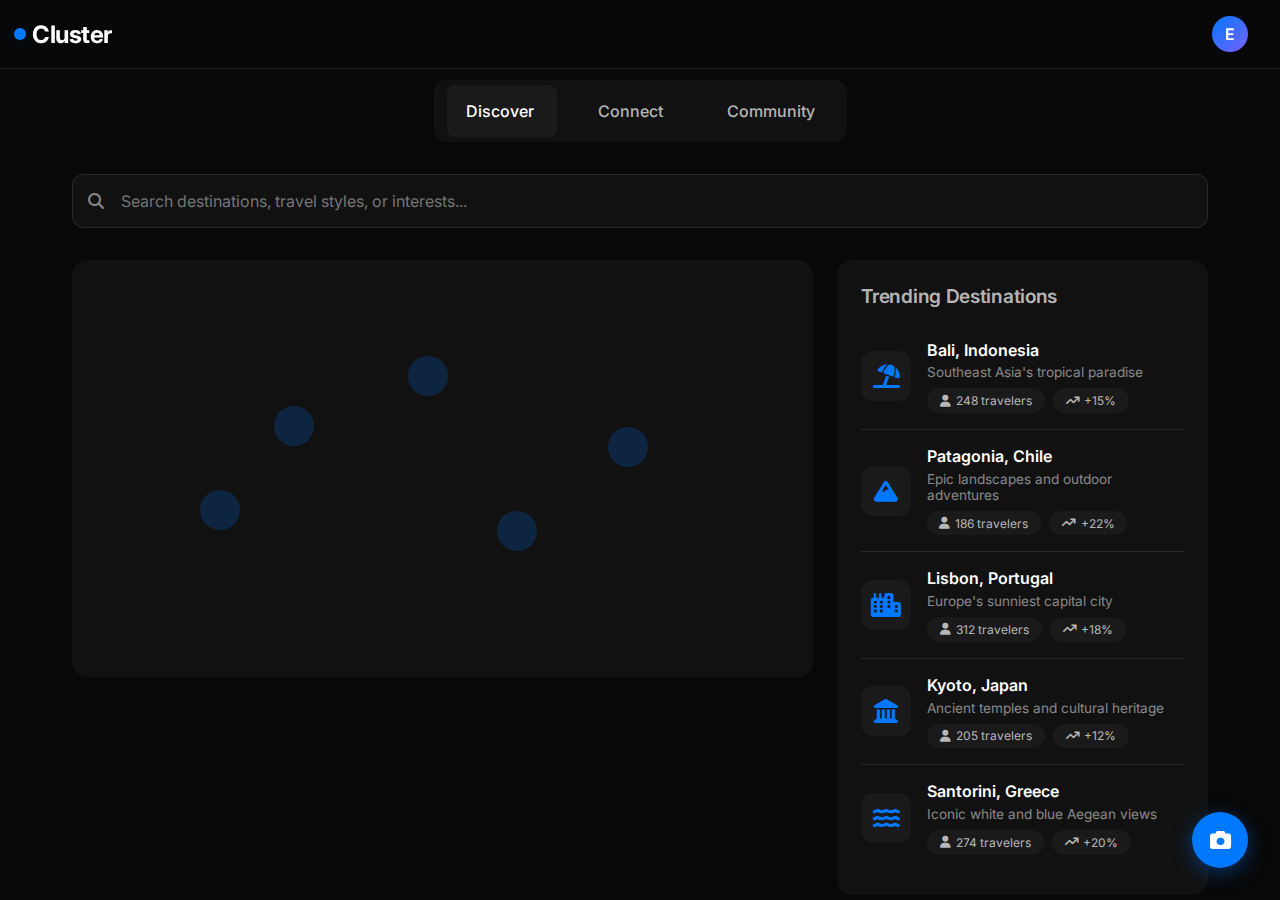
==== index.html @ 4d42c6c0 "API issues fixed" ====
<!DOCTYPE html>
<html lang="en">
<head>
    <meta charset="UTF-8">
    <meta name="viewport" content="width=device-width, initial-scale=1.0">
    <title>Cluster - The Traveler Connection Platform</title>
    <link href="https://cdnjs.cloudflare.com/ajax/libs/font-awesome/6.4.0/css/all.min.css" rel="stylesheet">
    <style>
        @import url('https://fonts.googleapis.com/css2?family=Inter:wght@300;400;500;600;700&display=swap');
        
        :root {
            --primary: #0078ff;
            --primary-glow: rgba(0, 120, 255, 0.2);
            --secondary: #ff4e50;
            --accent: #7b61ff;
            --dark-bg: #080808;
            --dark-surface: #111111;
            --dark-surface-2: #1a1a1a;
            --text: #ffffff;
            --text-secondary: rgba(255, 255, 255, 0.7);
            --text-tertiary: rgba(255, 255, 255, 0.5);
            --border: rgba(255, 255, 255, 0.1);
        }
        
        * {
            margin: 0;
            padding: 0;
            box-sizing: border-box;
            font-family: 'Inter', sans-serif;
        }
        
        body {
            background-color: var(--dark-bg);
            color: var(--text);
            overflow-x: hidden;
        }
        
        #app {
            display: flex;
            flex-direction: column;
            min-height: 100vh;
        }
        
        /* Header Styles */
        header {
            backdrop-filter: blur(10px);
            background: rgba(8, 8, 8, 0.8);
            border-bottom: 1px solid var(--border);
            position: fixed;
            width: 100%;
            z-index: 1000;
            padding: 1rem 2rem;
            display: flex;
            justify-content: space-between;
            align-items: center;
        }
        
        .logo {
            font-size: 1.5rem;
            font-weight: 700;
            letter-spacing: -0.5px;
            position: relative;
            color: var(--text);
            text-decoration: none;
            display: flex;
            align-items: center;
        }
        
        .logo::before {
            content: '';
            position: absolute;
            width: 12px;
            height: 12px;
            background: var(--primary);
            border-radius: 50%;
            left: -18px;
            box-shadow: 0 0 15px var(--primary-glow);
            animation: pulse 3s infinite;
        }
        
        .user-profile {
            display: flex;
            align-items: center;
            gap: 0.5rem;
            cursor: pointer;
        }
        
        .user-avatar {
            width: 36px;
            height: 36px;
            border-radius: 50%;
            background: linear-gradient(135deg, var(--primary), var(--accent));
            display: flex;
            align-items: center;
            justify-content: center;
            color: white;
            font-weight: 600;
        }
        
        /* Main Content Styles */
        main {
            padding-top: 5rem;
            flex: 1;
            display: flex;
            flex-direction: column;
        }
        
        /* Tab Navigation */
        .tabs-container {
            display: flex;
            justify-content: center;
            margin-bottom: 2rem;
        }
        
        .tabs {
            display: flex;
            gap: 1rem;
            background: var(--dark-surface);
            padding: 0.5rem;
            border-radius: 12px;
            position: relative;
        }
        
        .tab {
            padding: 0.8rem 1.5rem;
            cursor: pointer;
            position: relative;
            z-index: 10;
            font-weight: 500;
            color: var(--text-secondary);
            transition: color 0.3s ease;
            border-radius: 8px;
        }
        
        .tab.active {
            color: var(--text);
        }
        
        .tab-highlight {
            position: absolute;
            background: var(--dark-surface-2);
            height: calc(100% - 10px);
            border-radius: 8px;
            top: 5px;
            left: 5px;
            transition: transform 0.3s cubic-bezier(0.16, 1, 0.3, 1);
            z-index: 1;
        }
        
        /* Content Sections */
        .content-section {
            display: none;
            opacity: 0;
            transform: translateY(10px);
            transition: opacity 0.4s ease, transform 0.4s ease;
            padding: 0 2rem;
            max-width: 1200px;
            margin: 0 auto;
            width: 100%;
        }
        
        .content-section.active {
            display: block;
            opacity: 1;
            transform: translateY(0);
        }
        
        h2 {
            font-size: 1.8rem;
            font-weight: 700;
            margin-bottom: 1.5rem;
            letter-spacing: -0.5px;
        }
        
        h3 {
            font-size: 1.2rem;
            font-weight: 600;
            margin-bottom: 1rem;
            letter-spacing: -0.3px;
            color: var(--text-secondary);
        }
        
        /* Discover Tab */
        .search-bar {
            position: relative;
            margin-bottom: 2rem;
        }
        
        .search-input {
            background: var(--dark-surface);
            border: 1px solid var(--border);
            border-radius: 12px;
            padding: 1rem 1.5rem;
            width: 100%;
            color: var(--text);
            font-size: 1rem;
            padding-left: 3rem;
        }
        
        .search-icon {
            position: absolute;
            left: 1rem;
            top: 50%;
            transform: translateY(-50%);
            color: var(--text-tertiary);
        }
        
        .discover-grid {
            display: grid;
            grid-template-columns: 2fr 1fr;
            gap: 1.5rem;
        }
        
        .map-container {
            background: var(--dark-surface);
            border-radius: 16px;
            overflow: hidden;
            aspect-ratio: 16/9;
            position: relative;
        }
        
        #map {
            position: absolute;
            width: 100%;
            height: 100%;
            background: url('/api/placeholder/1000/563') center/cover;
            filter: grayscale(30%) contrast(120%) brightness(70%);
            opacity: 0.9;
        }
        
        .map-overlay {
            position: absolute;
            inset: 0;
            background: radial-gradient(circle at center, transparent, var(--dark-surface));
            pointer-events: none;
        }
        
        .map-hotspots {
            position: absolute;
            inset: 0;
            z-index: 2;
        }
        
        .hotspot {
            position: absolute;
            width: 40px;
            height: 40px;
            border-radius: 50%;
            background: var(--primary);
            opacity: 0.2;
            transform: translate(-50%, -50%);
            animation: pulse 2s infinite;
            cursor: pointer;
        }
        
        .hotspot::after {
            content: '';
            position: absolute;
            width: 10px;
            height: 10px;
            background: var(--primary);
            border-radius: 50%;
            top: 50%;
            left: 50%;
            transform: translate(-50%, -50%);
        }
        
        .trending-list {
            background: var(--dark-surface);
            border-radius: 16px;
            padding: 1.5rem;
            height: 100%;
            overflow: auto;
        }
        
        .trending-item {
            display: flex;
            align-items: center;
            padding: 1rem 0;
            border-bottom: 1px solid var(--border);
            cursor: pointer;
            transition: transform 0.2s ease;
        }
        
        .trending-item:hover {
            transform: translateX(5px);
        }
        
        .trending-item:last-child {
            border-bottom: none;
        }
        
        .trending-icon {
            font-size: 1.5rem;
            background: var(--dark-surface-2);
            width: 50px;
            height: 50px;
            display: flex;
            align-items: center;
            justify-content: center;
            border-radius: 12px;
            margin-right: 1rem;
            color: var(--primary);
        }
        
        .trending-info h4 {
            font-weight: 600;
            margin-bottom: 0.3rem;
        }
        
        .trending-info p {
            font-size: 0.85rem;
            color: var(--text-tertiary);
        }
        
        .stat-badges {
            display: flex;
            flex-wrap: wrap;
            gap: 0.5rem;
            margin-top: 0.5rem;
        }
        
        .stat-badge {
            background: var(--dark-surface-2);
            border-radius: 100px;
            padding: 0.3rem 0.8rem;
            font-size: 0.75rem;
            color: var(--text-secondary);
            display: flex;
            align-items: center;
            gap: 0.3rem;
        }
        
        /* Connect Tab */
        /* Connect Tab Styles */
        .connect-tabs-container {
            display: flex;
            justify-content: center;
            margin-bottom: 2rem;
        }
        
        .connect-tabs {
            display: flex;
            gap: 1rem;
            background: var(--dark-surface);
            padding: 0.5rem;
            border-radius: 12px;
            position: relative;
        }
        
        .connect-tab {
            padding: 0.7rem 1.5rem;
            cursor: pointer;
            position: relative;
            z-index: 10;
            font-weight: 500;
            color: var(--text-secondary);
            transition: color 0.3s ease;
            border-radius: 8px;
        }
        
        .connect-tab.active {
            color: var(--text);
        }
        
        .connect-tab-highlight {
            position: absolute;
            background: var(--dark-surface-2);
            height: calc(100% - 10px);
            border-radius: 8px;
            top: 5px;
            left: 5px;
            transition: transform 0.3s cubic-bezier(0.16, 1, 0.3, 1);
            z-index: 1;
        }
        
        .connect-content-section {
            display: none;
            opacity: 0;
            transform: translateY(10px);
            transition: opacity 0.4s ease, transform 0.4s ease;
        }
        
        .connect-content-section.active {
            display: block;
            opacity: 1;
            transform: translateY(0);
        }
        
        /* Location List */
        .location-list {
            display: flex;
            flex-direction: column;
            gap: 1rem;
            max-width: 800px;
            margin: 0 auto;
        }
        
        .location-card {
            background: var(--dark-surface);
            border-radius: 16px;
            overflow: hidden;
            cursor: pointer;
            transition: transform 0.3s ease, box-shadow 0.3s ease;
            display: flex;
            height: 110px;
        }
        
        .location-card:hover {
            transform: translateX(5px);
            box-shadow: 0 5px 20px rgba(0, 0, 0, 0.3);
        }
        
        .location-image {
            width: 200px;
            overflow: hidden;
            flex-shrink: 0;
        }
        
        .location-image img {
            width: 100%;
            height: 100%;
            object-fit: cover;
            transition: transform 0.5s ease;
        }
        
        .location-card:hover .location-image img {
            transform: scale(1.05);
        }
        
        .location-info {
            padding: 1rem 1.5rem;
            display: flex;
            flex-direction: column;
            justify-content: center;
            width: 100%;
        }
        
        .location-info h3 {
            font-size: 1.2rem;
            font-weight: 600;
            margin-bottom: 0.5rem;
            color: var(--text);
        }
        
        .traveler-count, .travel-dates {
            color: var(--text-secondary);
            font-size: 0.9rem;
            display: flex;
            align-items: center;
            gap: 0.5rem;
            margin-bottom: 0.3rem;
        }
        
        .traveler-count i, .travel-dates i {
            color: var(--primary);
        }
        
        /* Location Detail Page */
        .location-detail-page {
            display: none;
            opacity: 0;
            transition: opacity 0.3s ease;
            position: absolute;
            left: 0;
            top: 0;
            width: 100%;
            height: 100%;
            background: var(--dark-bg);
            z-index: 100;
            padding: 2rem;
        }
        
        .location-detail-page.active {
            display: block;
            opacity: 1;
        }
        
        .location-detail-header {
            display: flex;
            align-items: center;
            margin-bottom: 2rem;
        }
        
        .back-button {
            background: var(--dark-surface);
            border: none;
            color: var(--text);
            padding: 0.6rem 1rem;
            border-radius: 8px;
            font-weight: 500;
            cursor: pointer;
            display: flex;
            align-items: center;
            gap: 0.5rem;
            margin-right: 1.5rem;
            transition: background 0.2s ease;
        }
        
        .back-button:hover {
            background: var(--dark-surface-2);
        }
        
        .detail-location-name {
            font-size: 1.5rem;
            font-weight: 600;
            margin: 0;
        }
        
        .travelers-graph {
            background: var(--dark-surface);
            border-radius: 16px;
            padding: 1.5rem;
        }
        
        .travelers-header {
            display: flex;
            justify-content: space-between;
            align-items: center;
            margin-bottom: 1.5rem;
        }
        
        .travelers-header h3 {
            margin: 0;
        }
        
        .travelers-filter {
            display: flex;
            gap: 0.5rem;
        }
        
        .filter-item {
            padding: 0.4rem 0.8rem;
            border-radius: 100px;
            font-size: 0.8rem;
            color: var(--text-secondary);
            cursor: pointer;
            transition: background 0.2s ease, color 0.2s ease;
        }
        
        .filter-item:hover {
            background: var(--dark-surface-2);
        }
        
        .filter-item.active {
            background: var(--primary);
            color: white;
        }
        
        .travelers-list {
            display: grid;
            grid-template-columns: repeat(auto-fill, minmax(280px, 1fr));
            gap: 1.5rem;
        }
        
        /* Individual traveler card - will be used in location details */
        .traveler-card {
            background: var(--dark-surface-2);
            border-radius: 12px;
            padding: 1.5rem;
            transition: transform 0.3s ease;
            cursor: pointer;
        }
        
        .traveler-card:hover {
            transform: translateY(-5px);
        }
        
        .traveler-header {
            display: flex;
            align-items: center;
            margin-bottom: 1rem;
        }
        
        .traveler-avatar {
            width: 50px;
            height: 50px;
            border-radius: 50%;
            background: var(--primary-glow);
            display: flex;
            align-items: center;
            justify-content: center;
            color: var(--text);
            font-size: 1.2rem;
            margin-right: 1rem;
        }
        
        .traveler-name {
            font-weight: 600;
        }
        
        .traveler-status {
            font-size: 0.8rem;
            color: var(--text-tertiary);
        }
        
        .traveler-dates {
            margin-bottom: 1rem;
            font-size: 0.9rem;
            color: var(--text-secondary);
        }
        
        .traveler-interests {
            display: flex;
            flex-wrap: wrap;
            gap: 0.5rem;
            margin-bottom: 1rem;
        }
        
        .traveler-interest {
            background: rgba(255, 255, 255, 0.1);
            padding: 0.3rem 0.7rem;
            border-radius: 100px;
            font-size: 0.8rem;
        }
        
        .connect-btn {
            background: var(--primary);
            color: white;
            border: none;
            width: 100%;
            padding: 0.8rem;
            border-radius: 8px;
            font-weight: 600;
            cursor: pointer;
            transition: background 0.2s ease;
            display: flex;
            align-items: center;
            justify-content: center;
            gap: 0.5rem;
        }
        
        .connect-btn:hover {
            background: #0066e0;
        }
        
        /* Community Tab */
        .community-container {
            display: grid;
            grid-template-columns: 1fr 2fr;
            gap: 1.5rem;
        }
        
        .channels-list {
            background: var(--dark-surface);
            border-radius: 16px;
            padding: 1.5rem;
            height: calc(80vh - 8rem);
            overflow: auto;
        }
        
        .channel-item {
            display: flex;
            align-items: center;
            padding: 0.8rem 1rem;
            border-radius: 8px;
            cursor: pointer;
            transition: background 0.2s ease;
        }
        
        .channel-item.active {
            background: var(--dark-surface-2);
        }
        
        .channel-item:hover:not(.active) {
            background: rgba(255, 255, 255, 0.05);
        }
        
        .channel-icon {
            color: var(--text-secondary);
            margin-right: 1rem;
            font-size: 1.2rem;
        }
        
        .channel-name {
            font-weight: 500;
        }
        
        .channel-count {
            margin-left: auto;
            background: var(--primary-glow);
            color: var(--primary);
            padding: 0.2rem 0.6rem;
            border-radius: 100px;
            font-size: 0.7rem;
            font-weight: 600;
        }
        
        .chat-container {
            background: var(--dark-surface);
            border-radius: 16px;
            display: flex;
            flex-direction: column;
            height: calc(80vh - 8rem);
        }
        
        .chat-header {
            padding: 1.2rem 1.5rem;
            border-bottom: 1px solid var(--border);
            display: flex;
            align-items: center;
            gap: 1rem;
        }
        
        .chat-title {
            margin-bottom: 0;
        }
        
        .online-indicator {
            display: flex;
            align-items: center;
            font-size: 0.8rem;
            color: var(--text-tertiary);
            gap: 0.3rem;
        }
        
        .indicator-dot {
            width: 8px;
            height: 8px;
            border-radius: 50%;
            background: #4ade80;
        }
        
        .chat-messages {
            flex: 1;
            overflow-y: auto;
            padding: 1.5rem;
            display: flex;
            flex-direction: column;
            gap: 1rem;
        }
        
        .message {
            max-width: 80%;
        }
        
        .message.received {
            align-self: flex-start;
        }
        
        .message.sent {
            align-self: flex-end;
        }
        
        .message-content {
            background: var(--dark-surface-2);
            padding: 1rem;
            border-radius: 16px;
            border-bottom-left-radius: 4px;
            position: relative;
        }
        
        .message.sent .message-content {
            background: var(--primary);
            border-radius: 16px;
            border-bottom-right-radius: 4px;
        }
        
        .message-sender {
            font-weight: 600;
            margin-bottom: 0.3rem;
        }
        
        .message-time {
            font-size: 0.7rem;
            color: var(--text-tertiary);
            margin-top: 0.5rem;
            text-align: right;
        }
        
        .message.sent .message-time {
            color: rgba(255, 255, 255, 0.7);
        }
        
        .chat-input-container {
            padding: 1rem 1.5rem;
            border-top: 1px solid var(--border);
            display: flex;
            gap: 1rem;
        }
        
        .chat-input {
            flex: 1;
            background: var(--dark-surface-2);
            border: none;
            padding: 0.8rem 1.2rem;
            border-radius: 100px;
            color: var(--text);
            font-size: 0.9rem;
        }
        
        .chat-input:focus {
            outline: none;
        }
        
        .chat-send {
            background: var(--primary);
            color: white;
            border: none;
            width: 40px;
            height: 40px;
            border-radius: 50%;
            display: flex;
            align-items: center;
            justify-content: center;
            cursor: pointer;
            transition: background 0.2s ease;
        }
        
        .chat-send:hover {
            background: #0066e0;
        }
        
        .camera-tool {
            position: fixed;
            bottom: 2rem;
            right: 2rem;
            background: var(--primary);
            color: white;
            width: 56px;
            height: 56px;
            border-radius: 50%;
            display: flex;
            align-items: center;
            justify-content: center;
            cursor: pointer;
            box-shadow: 0 5px 20px rgba(0, 120, 255, 0.4);
            transition: transform 0.3s ease;
            font-size: 1.3rem;
            z-index: 100;
        }
        
        .camera-tool:hover {
            transform: scale(1.1);
        }
        
        /* Animations */
        @keyframes pulse {
            0% {
                box-shadow: 0 0 0 0 rgba(0, 120, 255, 0.4);
                transform: translate(-50%, -50%) scale(1);
            }
            50% {
                box-shadow: 0 0 0 10px rgba(0, 120, 255, 0);
                transform: translate(-50%, -50%) scale(1.2);
            }
            100% {
                box-shadow: 0 0 0 0 rgba(0, 120, 255, 0);
                transform: translate(-50%, -50%) scale(1);
            }
        }
        
        /* Profile Overlay */
        .profile-overlay {
            position: fixed;
            top: 0;
            left: 0;
            width: 100%;
            height: 100%;
            background: rgba(0, 0, 0, 0.8);
            backdrop-filter: blur(5px);
            z-index: 2000;
            display: flex;
            align-items: center;
            justify-content: center;
            opacity: 0;
            visibility: hidden;
            transition: opacity 0.3s ease, visibility 0.3s ease;
        }
        
        .profile-overlay.active {
            opacity: 1;
            visibility: visible;
        }
        
        .profile-container {
            background: var(--dark-surface);
            border-radius: 20px;
            width: 90%;
            max-width: 900px;
            height: 85vh;
            overflow: hidden;
            display: flex;
            flex-direction: column;
            position: relative;
            box-shadow: 0 20px 50px rgba(0, 0, 0, 0.5);
            transform: translateY(20px);
            transition: transform 0.4s cubic-bezier(0.16, 1, 0.3, 1);
        }
        
        .profile-overlay.active .profile-container {
            transform: translateY(0);
        }
        
        .profile-header {
            padding: 1.5rem 2rem;
            border-bottom: 1px solid var(--border);
            display: flex;
            justify-content: space-between;
            align-items: center;
        }
        
        .profile-header h2 {
            margin: 0;
        }
        
        .close-profile {
            background: none;
            border: none;
            color: var(--text-secondary);
            font-size: 1.5rem;
            cursor: pointer;
            width: 40px;
            height: 40px;
            display: flex;
            align-items: center;
            justify-content: center;
            border-radius: 50%;
            transition: background 0.2s ease, color 0.2s ease;
        }
        
        .close-profile:hover {
            background: var(--dark-surface-2);
            color: var(--text);
        }
        
        .profile-tabs-container {
            padding: 0 2rem;
            border-bottom: 1px solid var(--border);
        }
        
        .profile-tabs {
            display: flex;
            gap: 0.5rem;
            position: relative;
            overflow-x: auto;
            scrollbar-width: none; /* Firefox */
            -ms-overflow-style: none; /* IE and Edge */
            padding-bottom: 1rem;
        }
        
        .profile-tabs::-webkit-scrollbar {
            display: none; /* Chrome, Safari, Opera */
        }
        
        .profile-tab {
            padding: 1rem 1.5rem;
            cursor: pointer;
            position: relative;
            z-index: 10;
            font-weight: 500;
            color: var(--text-secondary);
            transition: color 0.3s ease;
            white-space: nowrap;
        }
        
        .profile-tab.active {
            color: var(--text);
        }
        
        .profile-tab.active::after {
            content: '';
            position: absolute;
            bottom: -1rem;
            left: 0;
            width: 100%;
            height: 3px;
            background: var(--primary);
            border-radius: 3px 3px 0 0;
        }
        
        .profile-content-section {
            flex: 1;
            overflow-y: auto;
            padding: 2rem;
            display: none;
            opacity: 0;
            transform: translateY(10px);
            transition: opacity 0.4s ease, transform 0.4s ease;
        }
        
        .profile-content-section.active {
            display: block;
            opacity: 1;
            transform: translateY(0);
        }
        
        /* Profile Form Styles */
        .profile-form {
            max-width: 800px;
        }
        
        .profile-avatar-section {
            display: flex;
            align-items: center;
            margin-bottom: 2rem;
            gap: 1.5rem;
        }
        
        .profile-avatar-large {
            width: 100px;
            height: 100px;
            border-radius: 50%;
            background: linear-gradient(135deg, var(--primary), var(--accent));
            display: flex;
            align-items: center;
            justify-content: center;
            font-size: 2.5rem;
            font-weight: 600;
            color: white;
        }
        
        .change-avatar-btn {
            background: var(--dark-surface-2);
            border: none;
            color: var(--text);
            padding: 0.8rem 1.2rem;
            border-radius: 8px;
            font-weight: 500;
            cursor: pointer;
            transition: background 0.2s ease;
        }
        
        .change-avatar-btn:hover {
            background: var(--primary);
        }
        
        .form-row {
            display: flex;
            gap: 1rem;
            margin-bottom: 1rem;
        }
        
        .form-group {
            margin-bottom: 1.5rem;
            flex: 1;
        }
        
        label {
            display: block;
            margin-bottom: 0.5rem;
            font-weight: 500;
            color: var(--text-secondary);
        }
        
        .form-input, .form-textarea {
            width: 100%;
            background: var(--dark-surface-2);
            border: 1px solid var(--border);
            border-radius: 8px;
            padding: 0.8rem 1rem;
            color: var(--text);
            font-size: 1rem;
            transition: border-color 0.2s ease, box-shadow 0.2s ease;
        }
        
        .form-input:focus, .form-textarea:focus {
            outline: none;
            border-color: var(--primary);
            box-shadow: 0 0 0 2px rgba(0, 120, 255, 0.2);
        }
        
        .form-textarea {
            resize: vertical;
            min-height: 100px;
        }
        
        .verification-status {
            display: flex;
            align-items: center;
            gap: 0.5rem;
            padding: 0.8rem 1rem;
            background: var(--dark-surface-2);
            border-radius: 8px;
            font-weight: 500;
        }
        
        .verification-status.verified {
            color: #4ade80;
        }
        
        .form-actions {
            margin-top: 2rem;
            display: flex;
            justify-content: flex-end;
        }
        
        .save-btn {
            background: var(--primary);
            color: white;
            border: none;
            padding: 0.8rem 1.5rem;
            border-radius: 8px;
            font-weight: 600;
            cursor: pointer;
            transition: background 0.2s ease;
        }
        
        .save-btn:hover {
            background: #0066e0;
        }
        
        /* Checkbox and Toggle Styles */
        .checkbox-group {
            display: flex;
            flex-wrap: wrap;
            gap: 0.8rem;
        }
        
        .checkbox-label {
            display: flex;
            align-items: center;
            cursor: pointer;
            user-select: none;
        }
        
        .checkbox-label input[type="checkbox"] {
            position: absolute;
            opacity: 0;
            cursor: pointer;
            height: 0;
            width: 0;
        }
        
        .checkbox-text {
            position: relative;
            padding-left: 30px;
        }
        
        .checkbox-text:before {
            content: '';
            position: absolute;
            left: 0;
            top: 50%;
            transform: translateY(-50%);
            width: 20px;
            height: 20px;
            background: var(--dark-surface-2);
            border: 1px solid var(--border);
            border-radius: 4px;
            transition: all 0.2s ease;
        }
        
        .checkbox-label input[type="checkbox"]:checked ~ .checkbox-text:before {
            background: var(--primary);
            border-color: var(--primary);
        }
        
        .checkbox-label input[type="checkbox"]:checked ~ .checkbox-text:after {
            content: '✓';
            position: absolute;
            left: 5px;
            top: 50%;
            transform: translateY(-50%);
            color: white;
            font-size: 12px;
        }
        
        .toggle-group {
            display: flex;
            flex-direction: column;
            gap: 0.8rem;
        }
        
        .toggle-label {
            display: flex;
            align-items: center;
            justify-content: space-between;
            cursor: pointer;
        }
        
        .toggle-switch {
            position: relative;
            display: inline-block;
            width: 48px;
            height: 24px;
        }
        
        .toggle-switch input {
            opacity: 0;
            width: 0;
            height: 0;
        }
        
        .toggle-slider {
            position: absolute;
            cursor: pointer;
            top: 0;
            left: 0;
            right: 0;
            bottom: 0;
            background-color: var(--dark-surface-2);
            border-radius: 24px;
            transition: .4s;
        }
        
        .toggle-slider:before {
            position: absolute;
            content: "";
            height: 18px;
            width: 18px;
            left: 3px;
            bottom: 3px;
            background-color: white;
            border-radius: 50%;
            transition: .4s;
        }
        
        .toggle-switch input:checked + .toggle-slider {
            background-color: var(--primary);
        }
        
        .toggle-switch input:checked + .toggle-slider:before {
            transform: translateX(24px);
        }
        
        /* Interest Tags Editor */
        .interest-tags-editor {
            display: flex;
            flex-wrap: wrap;
            gap: 0.5rem;
            padding: 0.8rem;
            background: var(--dark-surface-2);
            border-radius: 8px;
            border: 1px solid var(--border);
        }
        
        .interest-tag {
            background: rgba(255, 255, 255, 0.1);
            padding: 0.4rem 0.8rem;
            border-radius: 100px;
            font-size: 0.85rem;
            display: flex;
            align-items: center;
            gap: 0.5rem;
        }
        
        .remove-tag {
            cursor: pointer;
            opacity: 0.7;
            transition: opacity 0.2s ease;
        }
        
        .remove-tag:hover {
            opacity: 1;
        }
        
        .add-interest-input {
            flex: 1;
            min-width: 150px;
            border: none;
            background: none;
            color: var(--text);
            padding: 0.4rem;
            font-size: 0.85rem;
        }
        
        .add-interest-input:focus {
            outline: none;
        }
        
        /* Range Slider */
        .range-slider-container {
            margin-top: 0.5rem;
        }
        
        .range-slider {
            -webkit-appearance: none;
            width: 100%;
            height: 4px;
            background: var(--dark-surface-2);
            border-radius: 5px;
            outline: none;
            margin-bottom: 1rem;
        }
        
        .range-slider::-webkit-slider-thumb {
            -webkit-appearance: none;
            appearance: none;
            width: 18px;
            height: 18px;
            border-radius: 50%;
            background: var(--primary);
            cursor: pointer;
            box-shadow: 0 0 5px rgba(0, 120, 255, 0.5);
        }
        
        .range-slider::-moz-range-thumb {
            width: 18px;
            height: 18px;
            border-radius: 50%;
            background: var(--primary);
            cursor: pointer;
            box-shadow: 0 0 5px rgba(0, 120, 255, 0.5);
        }
        
        .range-labels {
            display: flex;
            justify-content: space-between;
            font-size: 0.8rem;
            color: var(--text-tertiary);
        }
        
        /* Connections Styles */
        .connections-stats {
            display: flex;
            gap: 1.5rem;
            margin-bottom: 2rem;
        }
        
        .stat-card {
            background: var(--dark-surface-2);
            border-radius: 16px;
            padding: 1.5rem;
            flex: 1;
            text-align: center;
        }
        
        .stat-number {
            font-size: 2.5rem;
            font-weight: 700;
            color: var(--primary);
            margin-bottom: 0.5rem;
        }
        
        .stat-label {
            color: var(--text-secondary);
            font-size: 0.9rem;
        }
        
        .connections-search {
            position: relative;
            margin-bottom: 1.5rem;
        }
        
        .connections-search input {
            width: 100%;
            background: var(--dark-surface-2);
            border: 1px solid var(--border);
            border-radius: 8px;
            padding: 0.8rem 1rem;
            padding-left: 2.5rem;
            color: var(--text);
            font-size: 0.9rem;
        }
        
        .connections-search i {
            position: absolute;
            left: 1rem;
            top: 50%;
            transform: translateY(-50%);
            color: var(--text-tertiary);
        }
        
        .connections-list {
            display: flex;
            flex-direction: column;
            gap: 1rem;
        }
        
        .connection-item {
            background: var(--dark-surface-2);
            border-radius: 12px;
            padding: 1rem;
            display: flex;
            align-items: center;
            gap: 1rem;
            transition: transform 0.3s ease;
        }
        
        .connection-item:hover {
            transform: translateX(5px);
        }
        
        .connection-avatar {
            width: 60px;
            height: 60px;
            border-radius: 50%;
            background: var(--primary-glow);
            display: flex;
            align-items: center;
            justify-content: center;
            font-size: 1.5rem;
            font-weight: 600;
            color: white;
            flex-shrink: 0;
        }
        
        .connection-info {
            flex: 1;
        }
        
        .connection-info h4 {
            font-weight: 600;
            margin-bottom: 0.2rem;
        }
        
        .connection-info p {
            color: var(--text-tertiary);
            font-size: 0.85rem;
            margin-bottom: 0.5rem;
        }
        
        .connection-location {
            font-size: 0.9rem;
            color: var(--text-secondary);
            display: flex;
            align-items: center;
            gap: 0.5rem;
        }
        
        .connection-actions {
            display: flex;
            gap: 0.5rem;
        }
        
        .message-btn, .more-options-btn {
            background: var(--dark-surface);
            border: none;
            color: var(--text-secondary);
            width: 36px;
            height: 36px;
            border-radius: 50%;
            display: flex;
            align-items: center;
            justify-content: center;
            cursor: pointer;
            transition: background 0.2s ease, color 0.2s ease;
        }
        
        .message-btn:hover {
            background: var(--primary);
            color: white;
        }
        
        .more-options-btn:hover {
            background: var(--dark-surface-2);
            color: var(--text);
        }
        
        /* Invites Styles */
        .invites-container {
            display: flex;
            flex-direction: column;
            gap: 2rem;
        }
        
        .invites-section h3 {
            margin-bottom: 1rem;
        }
        
        .invites-list {
            display: flex;
            flex-direction: column;
            gap: 1rem;
        }
        
        .invite-item {
            background: var(--dark-surface-2);
            border-radius: 12px;
            padding: 1.2rem;
            display: flex;
            gap: 1rem;
            position: relative;
        }
        
        .invite-avatar {
            width: 50px;
            height: 50px;
            border-radius: 50%;
            background: var(--primary-glow);
            display: flex;
            align-items: center;
            justify-content: center;
            font-size: 1.2rem;
            font-weight: 600;
            color: white;
            flex-shrink: 0;
        }
        
        .invite-info {
            flex: 1;
        }
        
        .invite-info h4 {
            font-weight: 600;
            margin-bottom: 0.5rem;
        }
        
        .invite-details {
            display: flex;
            gap: 1rem;
            margin-bottom: 0.5rem;
            font-size: 0.85rem;
            color: var(--text-secondary);
        }
        
        .invite-message {
            background: var(--dark-surface);
            padding: 0.8rem;
            border-radius: 8px;
            font-size: 0.9rem;
            margin-bottom: 0.5rem;
            font-style: italic;
            color: var(--text-secondary);
        }
        
        .invite-status {
            display: flex;
            align-items: center;
            gap: 0.5rem;
            font-size: 0.85rem;
            padding-top: 0.5rem;
        }
        
        .invite-status.pending {
            color: #f59e0b;
        }
        
        .invite-status.accepted {
            color: #4ade80;
        }
        
        .invite-actions {
            display: flex;
            flex-direction: column;
            gap: 0.5rem;
            flex-shrink: 0;
        }
        
        .accept-btn, .decline-btn, .cancel-btn {
            border: none;
            padding: 0.6rem 1rem;
            border-radius: 8px;
            font-weight: 500;
            cursor: pointer;
            transition: background 0.2s ease;
            white-space: nowrap;
        }
        
        .accept-btn {
            background: var(--primary);
            color: white;
        }
        
        .accept-btn:hover {
            background: #0066e0;
        }
        
        .decline-btn, .cancel-btn {
            background: var(--dark-surface);
            color: var(--text-secondary);
        }
        
        .decline-btn:hover, .cancel-btn:hover {
            background: var(--secondary);
            color: white;
        }
        
        /* Responsive */
        @media (max-width: 900px) {
            .discover-grid {
                grid-template-columns: 1fr;
            }
            
            .community-container {
                grid-template-columns: 1fr;
            }
            
            .channels-list {
                height: auto;
                max-height: 300px;
            }
            
            .chat-container {
                height: 60vh;
            }
            
            .profile-container {
                width: 95%;
                height: 90vh;
            }
            
            .form-row {
                flex-direction: column;
            }
            
            .connections-stats {
                flex-direction: column;
                gap: 1rem;
            }
            
            .invite-item {
                flex-direction: column;
            }
            
            .invite-actions {
                flex-direction: row;
                margin-top: 1rem;
            }
        }
        
        @media (max-width: 600px) {
            .connection-cards {
                grid-template-columns: 1fr;
            }
            
            .tabs, .connect-tabs, .profile-tabs {
                width: 90%;
            }
            
            .tab, .connect-tab, .profile-tab {
                padding: 0.6rem 1rem;
                font-size: 0.9rem;
            }
            
            .profile-avatar-section {
                flex-direction: column;
                align-items: flex-start;
            }
            
            .connection-item {
                flex-direction: column;
                align-items: flex-start;
            }
            
            .connection-actions {
                align-self: flex-end;
                margin-top: -40px;
            }
        }
    </style>
</head>
<body>
    <div id="app">
        <header>
            <a href="#" class="logo">Cluster</a>
            <div class="user-profile" id="profile-trigger">
                <div class="user-avatar" id="user-avatar">E</div>
            </div>
        </header>
        
        <!-- Auth check overlay for non-logged in users -->
        <div id="auth-overlay" class="profile-overlay">
            <div class="auth-container" style="background-color: var(--dark-surface); border-radius: 16px; padding: 2rem; max-width: 500px; text-align: center;">
                <h2 style="margin-bottom: 1rem;">Login Required</h2>
                <p style="color: var(--text-secondary); margin-bottom: 2rem;">You need to be logged in to access this feature.</p>
                <div style="display: flex; gap: 1rem; justify-content: center;">
                    <a href="login.html" class="login-btn" style="background: var(--primary); color: white; border: none; padding: 0.8rem 1.5rem; border-radius: 8px; font-weight: 600; text-decoration: none; display: inline-block;">Login</a>
                    <a href="signup.html" class="signup-btn" style="background: var(--dark-surface-2); color: var(--text); border: 1px solid var(--border); padding: 0.8rem 1.5rem; border-radius: 8px; font-weight: 500; text-decoration: none; display: inline-block;">Sign Up</a>
                </div>
            </div>
        </div>
        
        <!-- Profile Page Overlay -->
        <div id="profile-overlay" class="profile-overlay">
            <div class="profile-container">
                <div class="profile-header">
                    <h2>Your Profile</h2>
                    <div style="display: flex; gap: 0.5rem;">
                        <button id="logout-btn" class="logout-btn" style="background: var(--dark-surface-2); border: none; color: var(--text-secondary); width: 40px; height: 40px; border-radius: 50%; display: flex; align-items: center; justify-content: center; cursor: pointer;">
                            <i class="fas fa-sign-out-alt"></i>
                        </button>
                        <button class="close-profile">
                            <i class="fas fa-times"></i>
                        </button>
                    </div>
                </div>
                
                <div class="profile-tabs-container">
                    <div class="profile-tabs">
                        <div class="profile-tab active" data-profile-tab="personal">Personal Info</div>
                        <div class="profile-tab" data-profile-tab="preferences">Travel Preferences</div>
                        <div class="profile-tab" data-profile-tab="connections">Connections</div>
                        <div class="profile-tab" data-profile-tab="invites">Invites</div>
                        <div class="profile-tab-highlight"></div>
                    </div>
                </div>
                
                <!-- Personal Info Tab -->
                <div id="personal-tab" class="profile-content-section active">
                    <form id="profile-form" class="profile-form">
                        <div class="profile-avatar-section">
                            <div class="profile-avatar-large">E</div>
                            <button type="button" class="change-avatar-btn">Change Photo</button>
                        </div>
                        
                        <div class="form-row">
                            <div class="form-group">
                                <label for="firstName">First Name</label>
                                <input type="text" id="firstName" name="firstName" value="Emma" class="form-input">
                            </div>
                            <div class="form-group">
                                <label for="lastName">Last Name</label>
                                <input type="text" id="lastName" name="lastName" value="Chen" class="form-input">
                            </div>
                        </div>
                        
                        <div class="form-group">
                            <label for="email">Email</label>
                            <input type="email" id="email" name="email" value="emma@example.com" class="form-input">
                        </div>
                        
                        <div class="form-group">
                            <label for="phone">Phone</label>
                            <input type="tel" id="phone" name="phone" value="+1 (555) 123-4567" class="form-input">
                        </div>
                        
                        <div class="form-group">
                            <label for="bio">Bio</label>
                            <textarea id="bio" name="bio" class="form-textarea" rows="4">Passionate traveler with a love for photography and authentic cultural experiences. Always looking to connect with like-minded explorers!</textarea>
                        </div>
                        
                        <div class="form-group">
                            <label for="location">Home Location</label>
                            <input type="text" id="location" name="location" value="San Francisco, CA" class="form-input">
                        </div>
                        
                        <div class="form-group">
                            <label>Verification</label>
                            <div class="verification-status verified">
                                <i class="fas fa-check-circle"></i> Your profile is verified
                            </div>
                        </div>
                        
                        <div class="form-actions">
                            <button type="submit" class="save-btn">Save Changes</button>
                        </div>
                    </form>
                </div>
                
                <!-- Travel Preferences Tab -->
                <div id="preferences-tab" class="profile-content-section">
                    <form id="preferences-form" class="profile-form">
                        <div class="form-group">
                            <label>Travel Style</label>
                            <div class="checkbox-group">
                                <label class="checkbox-label">
                                    <input type="checkbox" name="travelStyle" value="solo" checked>
                                    <span class="checkbox-text">Solo travel</span>
                                </label>
                                <label class="checkbox-label">
                                    <input type="checkbox" name="travelStyle" value="group" checked>
                                    <span class="checkbox-text">Group travel</span>
                                </label>
                                <label class="checkbox-label">
                                    <input type="checkbox" name="travelStyle" value="backpacking">
                                    <span class="checkbox-text">Backpacking</span>
                                </label>
                                <label class="checkbox-label">
                                    <input type="checkbox" name="travelStyle" value="luxury">
                                    <span class="checkbox-text">Luxury</span>
                                </label>
                            </div>
                        </div>
                        
                        <div class="form-group">
                            <label>Travel Interests</label>
                            <div class="interest-tags-editor">
                                <div class="interest-tag">
                                    Photography <i class="fas fa-times remove-tag"></i>
                                </div>
                                <div class="interest-tag">
                                    Food <i class="fas fa-times remove-tag"></i>
                                </div>
                                <div class="interest-tag">
                                    Hiking <i class="fas fa-times remove-tag"></i>
                                </div>
                                <div class="interest-tag">
                                    Culture <i class="fas fa-times remove-tag"></i>
                                </div>
                                <div class="interest-tag">
                                    Museums <i class="fas fa-times remove-tag"></i>
                                </div>
                                <input type="text" class="add-interest-input" placeholder="Add interest...">
                            </div>
                        </div>
                        
                        <div class="form-group">
                            <label for="budget">Budget Range</label>
                            <div class="range-slider-container">
                                <input type="range" id="budget" name="budget" min="1" max="5" value="3" class="range-slider">
                                <div class="range-labels">
                                    <span>Budget</span>
                                    <span>Mid-range</span>
                                    <span>Luxury</span>
                                </div>
                            </div>
                        </div>
                        
                        <div class="form-group">
                            <label for="pace">Travel Pace</label>
                            <div class="range-slider-container">
                                <input type="range" id="pace" name="pace" min="1" max="5" value="4" class="range-slider">
                                <div class="range-labels">
                                    <span>Relaxed</span>
                                    <span>Balanced</span>
                                    <span>Fast-paced</span>
                                </div>
                            </div>
                        </div>
                        
                        <div class="form-group">
                            <label for="planning">Planning Style</label>
                            <div class="range-slider-container">
                                <input type="range" id="planning" name="planning" min="1" max="5" value="2" class="range-slider">
                                <div class="range-labels">
                                    <span>Spontaneous</span>
                                    <span>Flexible</span>
                                    <span>Structured</span>
                                </div>
                            </div>
                        </div>
                        
                        <div class="form-group">
                            <label>Accommodation Preferences</label>
                            <div class="checkbox-group">
                                <label class="checkbox-label">
                                    <input type="checkbox" name="accommodation" value="hostel" checked>
                                    <span class="checkbox-text">Hostels</span>
                                </label>
                                <label class="checkbox-label">
                                    <input type="checkbox" name="accommodation" value="budget" checked>
                                    <span class="checkbox-text">Budget hotels</span>
                                </label>
                                <label class="checkbox-label">
                                    <input type="checkbox" name="accommodation" value="midrange" checked>
                                    <span class="checkbox-text">Mid-range hotels</span>
                                </label>
                                <label class="checkbox-label">
                                    <input type="checkbox" name="accommodation" value="luxury">
                                    <span class="checkbox-text">Luxury hotels</span>
                                </label>
                                <label class="checkbox-label">
                                    <input type="checkbox" name="accommodation" value="airbnb" checked>
                                    <span class="checkbox-text">Airbnb/Rentals</span>
                                </label>
                            </div>
                        </div>
                        
                        <div class="form-group">
                            <label>Privacy Settings</label>
                            <div class="toggle-group">
                                <label class="toggle-label">
                                    <span class="toggle-text">Share my travel dates publicly</span>
                                    <div class="toggle-switch">
                                        <input type="checkbox" checked>
                                        <span class="toggle-slider"></span>
                                    </div>
                                </label>
                                <label class="toggle-label">
                                    <span class="toggle-text">Allow connection requests</span>
                                    <div class="toggle-switch">
                                        <input type="checkbox" checked>
                                        <span class="toggle-slider"></span>
                                    </div>
                                </label>
                                <label class="toggle-label">
                                    <span class="toggle-text">Show me in search results</span>
                                    <div class="toggle-switch">
                                        <input type="checkbox" checked>
                                        <span class="toggle-slider"></span>
                                    </div>
                                </label>
                            </div>
                        </div>
                        
                        <div class="form-actions">
                            <button type="submit" class="save-btn">Save Preferences</button>
                        </div>
                    </form>
                </div>
                
                <!-- Connections Tab -->
                <div id="connections-tab" class="profile-content-section">
                    <div class="connections-stats">
                        <div class="stat-card">
                            <div class="stat-number">12</div>
                            <div class="stat-label">Active Connections</div>
                        </div>
                        <div class="stat-card">
                            <div class="stat-number">4</div>
                            <div class="stat-label">Upcoming Trips</div>
                        </div>
                        <div class="stat-card">
                            <div class="stat-number">27</div>
                            <div class="stat-label">Countries Visited</div>
                        </div>
                    </div>
                    
                    <div class="connections-search">
                        <i class="fas fa-search"></i>
                        <input type="text" placeholder="Search connections...">
                    </div>
                    
                    <div class="connections-list">
                        <div class="connection-item">
                            <div class="connection-avatar">M</div>
                            <div class="connection-info">
                                <h4>Mark Johnson</h4>
                                <p>Connected since Feb 2025</p>
                                <div class="connection-location">
                                    <i class="fas fa-map-marker-alt"></i> Tokyo, Japan (Apr 15 - 25)
                                </div>
                            </div>
                            <div class="connection-actions">
                                <button class="message-btn">
                                    <i class="fas fa-comment"></i>
                                </button>
                                <button class="more-options-btn">
                                    <i class="fas fa-ellipsis-v"></i>
                                </button>
                            </div>
                        </div>
                        
                        <div class="connection-item">
                            <div class="connection-avatar">S</div>
                            <div class="connection-info">
                                <h4>Sarah Winters</h4>
                                <p>Connected since Jan 2025</p>
                                <div class="connection-location">
                                    <i class="fas fa-map-marker-alt"></i> Barcelona, Spain (Jul 10 - 20)
                                </div>
                            </div>
                            <div class="connection-actions">
                                <button class="message-btn">
                                    <i class="fas fa-comment"></i>
                                </button>
                                <button class="more-options-btn">
                                    <i class="fas fa-ellipsis-v"></i>
                                </button>
                            </div>
                        </div>
                        
                        <div class="connection-item">
                            <div class="connection-avatar">A</div>
                            <div class="connection-info">
                                <h4>Alex Turner</h4>
                                <p>Connected since Mar 2025</p>
                                <div class="connection-location">
                                    <i class="fas fa-map-marker-alt"></i> Bali, Indonesia (May 5 - 15)
                                </div>
                            </div>
                            <div class="connection-actions">
                                <button class="message-btn">
                                    <i class="fas fa-comment"></i>
                                </button>
                                <button class="more-options-btn">
                                    <i class="fas fa-ellipsis-v"></i>
                                </button>
                            </div>
                        </div>
                    </div>
                </div>
                
                <!-- Invites Tab -->
                <div id="invites-tab" class="profile-content-section">
                    <div class="invites-container">
                        <div class="invites-section">
                            <h3>Received Invites</h3>
                            <div class="invites-list">
                                <div class="invite-item">
                                    <div class="invite-avatar">J</div>
                                    <div class="invite-info">
                                        <h4>Jamie Lee invited you to join their trip</h4>
                                        <div class="invite-details">
                                            <span><i class="fas fa-map-marker-alt"></i> Costa Rica</span>
                                            <span><i class="fas fa-calendar-alt"></i> Jan 10 - 20, 2026</span>
                                        </div>
                                        <p class="invite-message">"Looking for a hiking buddy for an adventure in Costa Rica. We'll explore volcanoes and rainforests!"</p>
                                    </div>
                                    <div class="invite-actions">
                                        <button class="accept-btn">Accept</button>
                                        <button class="decline-btn">Decline</button>
                                    </div>
                                </div>
                                
                                <div class="invite-item">
                                    <div class="invite-avatar">R</div>
                                    <div class="invite-info">
                                        <h4>Ryan Park invited you to join their trip</h4>
                                        <div class="invite-details">
                                            <span><i class="fas fa-map-marker-alt"></i> Tokyo, Japan</span>
                                            <span><i class="fas fa-calendar-alt"></i> Apr 15 - 25, 2025</span>
                                        </div>
                                        <p class="invite-message">"I noticed we'll be in Tokyo at the same time. Would you like to explore some photography spots together?"</p>
                                    </div>
                                    <div class="invite-actions">
                                        <button class="accept-btn">Accept</button>
                                        <button class="decline-btn">Decline</button>
                                    </div>
                                </div>
                            </div>
                        </div>
                        
                        <div class="invites-section">
                            <h3>Sent Invites</h3>
                            <div class="invites-list">
                                <div class="invite-item">
                                    <div class="invite-avatar">L</div>
                                    <div class="invite-info">
                                        <h4>You invited Liam Chen to join your trip</h4>
                                        <div class="invite-details">
                                            <span><i class="fas fa-map-marker-alt"></i> Lisbon, Portugal</span>
                                            <span><i class="fas fa-calendar-alt"></i> Jun 5 - 15, 2025</span>
                                        </div>
                                        <p class="invite-message">"Hey! I saw we both love photography and will be in Lisbon around the same time. Want to explore the city together?"</p>
                                        <div class="invite-status pending">
                                            <i class="fas fa-clock"></i> Pending response
                                        </div>
                                    </div>
                                    <div class="invite-actions">
                                        <button class="cancel-btn">Cancel</button>
                                    </div>
                                </div>
                                
                                <div class="invite-item">
                                    <div class="invite-avatar">M</div>
                                    <div class="invite-info">
                                        <h4>You invited Maya Wong to join your trip</h4>
                                        <div class="invite-details">
                                            <span><i class="fas fa-map-marker-alt"></i> Barcelona, Spain</span>
                                            <span><i class="fas fa-calendar-alt"></i> Jul 10 - 20, 2025</span>
                                        </div>
                                        <p class="invite-message">"Looking for someone to check out the architecture and food scene in Barcelona. Saw we have similar interests!"</p>
                                        <div class="invite-status accepted">
                                            <i class="fas fa-check-circle"></i> Accepted
                                        </div>
                                    </div>
                                    <div class="invite-actions">
                                        <button class="message-btn">
                                            <i class="fas fa-comment"></i> Message
                                        </button>
                                    </div>
                                </div>
                            </div>
                        </div>
                    </div>
                </div>
            </div>
        </div>
        
        <main>
            <div class="tabs-container">
                <div class="tabs">
                    <div class="tab active" data-tab="discover">Discover</div>
                    <div class="tab" data-tab="connect">Connect</div>
                    <div class="tab" data-tab="community">Community</div>
                    <div class="tab-highlight"></div>
                </div>
            </div>
            
            <!-- Discover Tab Content -->
            <section id="discover" class="content-section active">
                <div class="search-bar">
                    <i class="fas fa-search search-icon"></i>
                    <input type="text" class="search-input" placeholder="Search destinations, travel styles, or interests...">
                </div>
                
                <div class="discover-grid">
                    <div class="map-container">
                        <div id="map"></div>
                        <div class="map-overlay"></div>
                        <div class="map-hotspots">
                            <!-- Hotspots will be added dynamically -->
                        </div>
                    </div>
                    
                    <div class="trending-list">
                        <h3>Trending Destinations</h3>
                        
                        <div class="trending-item">
                            <div class="trending-icon">
                                <i class="fas fa-umbrella-beach"></i>
                            </div>
                            <div class="trending-info">
                                <h4>Bali, Indonesia</h4>
                                <p>Southeast Asia's tropical paradise</p>
                                <div class="stat-badges">
                                    <div class="stat-badge">
                                        <i class="fas fa-user"></i> 248 travelers
                                    </div>
                                    <div class="stat-badge">
                                        <i class="fas fa-arrow-trend-up"></i> +15%
                                    </div>
                                </div>
                            </div>
                        </div>
                        
                        <div class="trending-item">
                            <div class="trending-icon">
                                <i class="fas fa-mountain"></i>
                            </div>
                            <div class="trending-info">
                                <h4>Patagonia, Chile</h4>
                                <p>Epic landscapes and outdoor adventures</p>
                                <div class="stat-badges">
                                    <div class="stat-badge">
                                        <i class="fas fa-user"></i> 186 travelers
                                    </div>
                                    <div class="stat-badge">
                                        <i class="fas fa-arrow-trend-up"></i> +22%
                                    </div>
                                </div>
                            </div>
                        </div>
                        
                        <div class="trending-item">
                            <div class="trending-icon">
                                <i class="fas fa-city"></i>
                            </div>
                            <div class="trending-info">
                                <h4>Lisbon, Portugal</h4>
                                <p>Europe's sunniest capital city</p>
                                <div class="stat-badges">
                                    <div class="stat-badge">
                                        <i class="fas fa-user"></i> 312 travelers
                                    </div>
                                    <div class="stat-badge">
                                        <i class="fas fa-arrow-trend-up"></i> +18%
                                    </div>
                                </div>
                            </div>
                        </div>
                        
                        <div class="trending-item">
                            <div class="trending-icon">
                                <i class="fas fa-landmark"></i>
                            </div>
                            <div class="trending-info">
                                <h4>Kyoto, Japan</h4>
                                <p>Ancient temples and cultural heritage</p>
                                <div class="stat-badges">
                                    <div class="stat-badge">
                                        <i class="fas fa-user"></i> 205 travelers
                                    </div>
                                    <div class="stat-badge">
                                        <i class="fas fa-arrow-trend-up"></i> +12%
                                    </div>
                                </div>
                            </div>
                        </div>
                        
                        <div class="trending-item">
                            <div class="trending-icon">
                                <i class="fas fa-water"></i>
                            </div>
                            <div class="trending-info">
                                <h4>Santorini, Greece</h4>
                                <p>Iconic white and blue Aegean views</p>
                                <div class="stat-badges">
                                    <div class="stat-badge">
                                        <i class="fas fa-user"></i> 274 travelers
                                    </div>
                                    <div class="stat-badge">
                                        <i class="fas fa-arrow-trend-up"></i> +20%
                                    </div>
                                </div>
                            </div>
                        </div>
                    </div>
                </div>
            </section>
            
            <!-- Connect Tab Content -->
            <section id="connect" class="content-section">
                <h2>Find Travel Companions</h2>
                
                <!-- Connect Sub-Tabs -->
                <div class="connect-tabs-container">
                    <div class="connect-tabs">
                        <div class="connect-tab active" data-connect-tab="solo">Solo Travelers</div>
                        <div class="connect-tab" data-connect-tab="group">Group Travelers</div>
                        <div class="connect-tab-highlight"></div>
                    </div>
                </div>
                
                <!-- Solo Travelers Content -->
                <div id="solo-travelers" class="connect-content-section active">
                    <div class="location-list">
                        <!-- Solo Location Cards -->
                        <div class="location-card" data-location="bali">
                            <div class="location-image">
                                <img src="https://images.unsplash.com/photo-1537996194471-e657df975ab4?auto=format&fit=crop&w=800&q=80" alt="Bali">
                            </div>
                            <div class="location-info">
                                <h3>Bali, Indonesia</h3>
                                <div class="traveler-count">
                                    <i class="fas fa-user"></i> 42 solo travelers
                                </div>
                                <div class="travel-dates">
                                    <i class="fas fa-calendar-alt"></i> Most popular: Apr - Jun 2025
                                </div>
                            </div>
                        </div>
                        
                        <div class="location-card" data-location="japan">
                            <div class="location-image">
                                <img src="https://images.unsplash.com/photo-1528164344705-47542687000d?auto=format&fit=crop&w=800&q=80" alt="Japan">
                            </div>
                            <div class="location-info">
                                <h3>Tokyo, Japan</h3>
                                <div class="traveler-count">
                                    <i class="fas fa-user"></i> 38 solo travelers
                                </div>
                                <div class="travel-dates">
                                    <i class="fas fa-calendar-alt"></i> Most popular: Mar - May 2025
                                </div>
                            </div>
                        </div>
                        
                        <div class="location-card" data-location="lisbon">
                            <div class="location-image">
                                <img src="https://images.unsplash.com/photo-1555881400-74d7acaacd8b?auto=format&fit=crop&w=800&q=80" alt="Lisbon">
                            </div>
                            <div class="location-info">
                                <h3>Lisbon, Portugal</h3>
                                <div class="traveler-count">
                                    <i class="fas fa-user"></i> 31 solo travelers
                                </div>
                                <div class="travel-dates">
                                    <i class="fas fa-calendar-alt"></i> Most popular: Jun - Aug 2025
                                </div>
                            </div>
                        </div>
                        
                        <div class="location-card" data-location="barcelona">
                            <div class="location-image">
                                <img src="https://images.unsplash.com/photo-1523531294919-4bcd7c65e216?auto=format&fit=crop&w=800&q=80" alt="Barcelona">
                            </div>
                            <div class="location-info">
                                <h3>Barcelona, Spain</h3>
                                <div class="traveler-count">
                                    <i class="fas fa-user"></i> 27 solo travelers
                                </div>
                                <div class="travel-dates">
                                    <i class="fas fa-calendar-alt"></i> Most popular: May - Jul 2025
                                </div>
                            </div>
                        </div>
                        
                        <div class="location-card" data-location="nyc">
                            <div class="location-image">
                                <img src="https://images.unsplash.com/photo-1496442226666-8d4d0e62e6e9?auto=format&fit=crop&w=800&q=80" alt="New York">
                            </div>
                            <div class="location-info">
                                <h3>New York City, USA</h3>
                                <div class="traveler-count">
                                    <i class="fas fa-user"></i> 25 solo travelers
                                </div>
                                <div class="travel-dates">
                                    <i class="fas fa-calendar-alt"></i> Most popular: Apr - Jun 2025
                                </div>
                            </div>
                        </div>
                    </div>
                </div>
                
                <!-- Group Travelers Content -->
                <div id="group-travelers" class="connect-content-section">
                    <div class="location-list">
                        <!-- Group Location Cards -->
                        <div class="location-card" data-location="thailand">
                            <div class="location-image">
                                <img src="https://images.unsplash.com/photo-1552465011-b4e21bf6e79a?auto=format&fit=crop&w=800&q=80" alt="Thailand">
                            </div>
                            <div class="location-info">
                                <h3>Bangkok, Thailand</h3>
                                <div class="traveler-count">
                                    <i class="fas fa-users"></i> 15 groups
                                </div>
                                <div class="travel-dates">
                                    <i class="fas fa-calendar-alt"></i> Most popular: Nov - Jan 2025
                                </div>
                            </div>
                        </div>
                        
                        <div class="location-card" data-location="costa-rica">
                            <div class="location-image">
                                <img src="https://images.unsplash.com/photo-1623866530982-3b26e0b17b6d?auto=format&fit=crop&w=800&q=80" alt="Costa Rica">
                            </div>
                            <div class="location-info">
                                <h3>Costa Rica</h3>
                                <div class="traveler-count">
                                    <i class="fas fa-users"></i> 12 groups
                                </div>
                                <div class="travel-dates">
                                    <i class="fas fa-calendar-alt"></i> Most popular: Jan - Mar 2025
                                </div>
                            </div>
                        </div>
                        
                        <div class="location-card" data-location="italy">
                            <div class="location-image">
                                <img src="https://images.unsplash.com/photo-1516483638261-f4dbaf036963?auto=format&fit=crop&w=800&q=80" alt="Italy">
                            </div>
                            <div class="location-info">
                                <h3>Italy</h3>
                                <div class="traveler-count">
                                    <i class="fas fa-users"></i> 11 groups
                                </div>
                                <div class="travel-dates">
                                    <i class="fas fa-calendar-alt"></i> Most popular: May - Jul 2025
                                </div>
                            </div>
                        </div>
                        
                        <div class="location-card" data-location="greece">
                            <div class="location-image">
                                <img src="https://images.unsplash.com/photo-1530841377377-3ff06c0ca713?auto=format&fit=crop&w=800&q=80" alt="Greece">
                            </div>
                            <div class="location-info">
                                <h3>Greek Islands</h3>
                                <div class="traveler-count">
                                    <i class="fas fa-users"></i> 9 groups
                                </div>
                                <div class="travel-dates">
                                    <i class="fas fa-calendar-alt"></i> Most popular: Jun - Aug 2025
                                </div>
                            </div>
                        </div>
                    </div>
                </div>
                
                <!-- Location Detail Subpage (Initially Hidden) -->
                <div id="location-detail" class="location-detail-page">
                    <div class="location-detail-header">
                        <button class="back-button">
                            <i class="fas fa-arrow-left"></i> Back to locations
                        </button>
                        <h3 class="detail-location-name">Bali, Indonesia</h3>
                    </div>
                    
                    <div class="travelers-graph">
                        <div class="travelers-header">
                            <h3>Travelers planning to visit</h3>
                            <div class="travelers-filter">
                                <span class="filter-item active">All</span>
                                <span class="filter-item">Apr 2025</span>
                                <span class="filter-item">May 2025</span>
                                <span class="filter-item">Jun 2025</span>
                            </div>
                        </div>
                        
                        <div class="travelers-list">
                            <!-- Template for travelers, will be populated dynamically -->
                        </div>
                    </div>
                </div>
            </section>
            
            <!-- Community Tab Content -->
            <section id="community" class="content-section">
                <div class="community-container">
                    <div class="channels-list">
                        <h3>Destination Channels</h3>
                        
                        <div class="channel-item active">
                            <div class="channel-icon">
                                <i class="fas fa-globe-asia"></i>
                            </div>
                            <div class="channel-name">South East Asia</div>
                            <div class="channel-count">56</div>
                        </div>
                        
                        <div class="channel-item">
                            <div class="channel-icon">
                                <i class="fas fa-mountain"></i>
                            </div>
                            <div class="channel-name">European Alps</div>
                            <div class="channel-count">32</div>
                        </div>
                        
                        <div class="channel-item">
                            <div class="channel-icon">
                                <i class="fas fa-umbrella-beach"></i>
                            </div>
                            <div class="channel-name">Caribbean Islands</div>
                            <div class="channel-count">45</div>
                        </div>
                        
                        <div class="channel-item">
                            <div class="channel-icon">
                                <i class="fas fa-city"></i>
                            </div>
                            <div class="channel-name">Nordic Cities</div>
                            <div class="channel-count">28</div>
                        </div>
                        
                        <div class="channel-item">
                            <div class="channel-icon">
                                <i class="fas fa-gopuram"></i>
                            </div>
                            <div class="channel-name">India & Nepal</div>
                            <div class="channel-count">51</div>
                        </div>
                        
                        <div class="channel-item">
                            <div class="channel-icon">
                                <i class="fas fa-pyramid"></i>
                            </div>
                            <div class="channel-name">Egypt & Morocco</div>
                            <div class="channel-count">37</div>
                        </div>
                        
                        <div class="channel-item">
                            <div class="channel-icon">
                                <i class="fas fa-route"></i>
                            </div>
                            <div class="channel-name">Backpacking Routes</div>
                            <div class="channel-count">64</div>
                        </div>
                    </div>
                    
                    <div class="chat-container">
                        <div class="chat-header">
                            <h3 class="chat-title">South East Asia</h3>
                            <div class="online-indicator">
                                <div class="indicator-dot"></div>
                                56 travelers online
                            </div>
                        </div>
                        
                        <div class="chat-messages">
                            <div class="message received">
                                <div class="message-content">
                                    <div class="message-sender">Alex T.</div>
                                    <p>Has anyone taken the night train from Bangkok to Chiang Mai recently? How was your experience?</p>
                                    <div class="message-time">2:45 PM</div>
                                </div>
                            </div>
                            
                            <div class="message received">
                                <div class="message-content">
                                    <div class="message-sender">Priya M.</div>
                                    <p>I did it last month! Surprisingly comfortable if you book the first-class sleeper. Takes about 13 hours. Bring snacks!</p>
                                    <div class="message-time">2:47 PM</div>
                                </div>
                            </div>
                            
                            <div class="message sent">
                                <div class="message-content">
                                    <p>I'm planning to visit Thailand next month. Is Chiang Mai worth visiting over Phuket if I only have time for one?</p>
                                    <div class="message-time">2:50 PM</div>
                                </div>
                            </div>
                            
                            <div class="message received">
                                <div class="message-content">
                                    <div class="message-sender">Noah W.</div>
                                    <p>Totally different experiences! Chiang Mai for culture, temples, and mountains. Phuket for beaches and island hopping. What are you more interested in?</p>
                                    <div class="message-time">2:53 PM</div>
                                </div>
                            </div>
                            
                            <div class="message received">
                                <div class="message-content">
                                    <div class="message-sender">Lin J.</div>
                                    <p>Anyone want to meet up in Bangkok next week? I'll be staying near Khao San Road from Monday to Friday!</p>
                                    <div class="message-time">3:01 PM</div>
                                </div>
                            </div>
                        </div>
                        
                        <div class="chat-input-container">
                            <input type="text" class="chat-input" placeholder="Type your message...">
                            <button class="chat-send">
                                <i class="fas fa-paper-plane"></i>
                            </button>
                        </div>
                    </div>
                </div>
            </section>
            
            <div class="camera-tool">
                <i class="fas fa-camera"></i>
            </div>
        </main>
    </div>
    
    <script>
        document.addEventListener('DOMContentLoaded', function() {
            // Google Apps Script URL
            const API_BASE_URL = 'https://script.google.com/macros/s/AKfycbzy-16q66fpIfhYci9L8j0iHh53HNoc9_yU5K4BJzlRfeg2hCxKrC35pWQnK7YaBVnXgA/exec';
            
            // Authentication check
            const authOverlay = document.getElementById('auth-overlay');
            const userAvatar = document.getElementById('user-avatar');
            let currentUser = null;
            
            // Try to get user from local storage
            function checkUserAuthentication() {
                const storedUser = localStorage.getItem('user');
                if (storedUser) {
                    try {
                        currentUser = JSON.parse(storedUser);
                        if (currentUser && currentUser.token) {
                            // User is logged in
                            // Set user initial in avatar
                            if (currentUser.firstName) {
                                userAvatar.textContent = currentUser.firstName.charAt(0);
                            }
                            return true;
                        }
                    } catch (error) {
                        console.error('Error parsing user data:', error);
                        localStorage.removeItem('user');
                    }
                }
                return false;
            }
            
            // Initial authentication check
            const isAuthenticated = checkUserAuthentication();
            
            // Show auth overlay for protected actions
            function requireAuth(callback) {
                if (isAuthenticated) {
                    if (callback) callback();
                } else {
                    authOverlay.classList.add('active');
                    document.body.style.overflow = 'hidden';
                }
            }
            
            // Close auth overlay when clicking outside content
            authOverlay.addEventListener('click', (e) => {
                if (e.target === authOverlay) {
                    authOverlay.classList.remove('active');
                    document.body.style.overflow = '';
                }
            });
            
            // Function to make authenticated API calls using JSONP
            async function apiCall(action, method = 'GET', data = null) {
                try {
                    // Create a unique callback name for this request
                    const jsonpCallback = 'callback_' + Math.floor(Math.random() * 1000000);
                    
                    // Create a promise to handle the JSONP response
                    const jsonpPromise = new Promise((resolve, reject) => {
                        // Create a global callback function
                        window[jsonpCallback] = function(responseData) {
                            // Clean up
                            document.body.removeChild(script);
                            delete window[jsonpCallback];
                            resolve(responseData);
                        };
                        
                        // Create a script element to make the request
                        const script = document.createElement('script');
                        
                        // Handle errors
                        script.onerror = function() {
                            document.body.removeChild(script);
                            delete window[jsonpCallback];
                            reject(new Error('API request failed. Server unreachable.'));
                        };
                        
                        // Set up the base URL with the action and callback
                        let url = `${API_BASE_URL}?action=${action}&callback=${jsonpCallback}`;
                        
                        // Add data if provided
                        if (data) {
                            // Add auth token if user is logged in
                            if (currentUser && currentUser.token) {
                                data.token = currentUser.token;
                            }
                            
                            // Encode the data and add it to the URL
                            const dataEncoded = encodeURIComponent(JSON.stringify(data));
                            url += `&data=${dataEncoded}`;
                        } else if (currentUser && currentUser.token) {
                            // If no data but we have a token, add it separately
                            url += `&token=${encodeURIComponent(currentUser.token)}`;
                        }
                        
                        // Set the script source to the constructed URL
                        script.src = url;
                        
                        // Add the script to the page to execute the request
                        document.body.appendChild(script);
                    });
                    
                    // Wait for and return the JSONP response
                    return await jsonpPromise;
                } catch (error) {
                    console.error(`API error (${action}):`, error);
                    return { 
                        success: false, 
                        message: 'Network error. Could not connect to server. Please try again.'
                    };
                }
            }
            
            // Function to fetch destinations
            async function fetchDestinations() {
                const response = await apiCall('getDestinations');
                if (response.success && response.destinations) {
                    return response.destinations;
                }
                return null;
            }
            
            // Function to fetch travelers for a destination
            async function fetchTravelers(destinationId) {
                const response = await apiCall('getTravelers', 'POST', { destinationId });
                if (response.success && response.travelers) {
                    return response.travelers;
                }
                return null;
            }
            
            // Function to fetch user profile
            async function fetchUserProfile() {
                if (!isAuthenticated) return null;
                
                const response = await apiCall('getUserProfile');
                if (response.success && response.profile) {
                    return response.profile;
                }
                return null;
            }
            
            // Function to update user profile
            async function updateUserProfile(profileData) {
                if (!isAuthenticated) return false;
                
                const response = await apiCall('updateProfile', 'POST', profileData);
                return response.success;
            }
            
            // Function to update user preferences
            async function updateUserPreferences(preferencesData) {
                if (!isAuthenticated) return false;
                
                const response = await apiCall('updatePreferences', 'POST', preferencesData);
                return response.success;
            }
            
            // Function to send chat message
            async function sendChatMessage(channelId, messageText) {
                if (!isAuthenticated) return false;
                
                const response = await apiCall('sendMessage', 'POST', {
                    channelId,
                    message: messageText
                });
                
                return response.success;
            }
            
            // Function to fetch channel messages
            async function fetchChannelMessages(channelId) {
                const response = await apiCall('getChannelMessages', 'POST', { channelId });
                if (response.success && response.messages) {
                    return response.messages;
                }
                return [];
            }
            
            // Function to connect with traveler
            async function connectWithTraveler(travelerId) {
                if (!isAuthenticated) {
                    requireAuth();
                    return false;
                }
                
                const response = await apiCall('connectTraveler', 'POST', { travelerId });
                return response.success;
            }
            
            // Function to get connections list
            async function getConnections() {
                if (!isAuthenticated) return [];
                
                const response = await apiCall('getConnections');
                if (response.success && response.connections) {
                    return response.connections;
                }
                return [];
            }
            
            // Function to get invites
            async function getInvites() {
                if (!isAuthenticated) return { received: [], sent: [] };
                
                const response = await apiCall('getInvites');
                if (response.success) {
                    return {
                        received: response.receivedInvites || [],
                        sent: response.sentInvites || []
                    };
                }
                return { received: [], sent: [] };
            }
            
            // Function to respond to an invite
            async function respondToInvite(inviteId, accept) {
                if (!isAuthenticated) return false;
                
                const response = await apiCall('respondToInvite', 'POST', {
                    inviteId,
                    accept
                });
                
                return response.success;
            }
            
            // Initialize user profile if logged in
            async function initUserProfile() {
                if (isAuthenticated) {
                    try {
                        const profileData = await fetchUserProfile();
                        if (profileData) {
                            // Populate profile form fields
                            document.getElementById('firstName').value = profileData.firstName || '';
                            document.getElementById('lastName').value = profileData.lastName || '';
                            document.getElementById('email').value = profileData.email || '';
                            document.getElementById('phone').value = profileData.phone || '';
                            document.getElementById('bio').value = profileData.bio || '';
                            document.getElementById('location').value = profileData.location || '';
                            
                            // Update initials in profile
                            const profileAvatarLarge = document.querySelector('.profile-avatar-large');
                            if (profileAvatarLarge && profileData.firstName) {
                                profileAvatarLarge.textContent = profileData.firstName.charAt(0);
                            }
                        }
                    } catch (error) {
                        console.error('Error initializing profile:', error);
                    }
                }
            }
            
            // Call initUserProfile to load user data if logged in
            initUserProfile();
            // Tab Navigation
            const tabs = document.querySelectorAll('.tab');
            const tabHighlight = document.querySelector('.tab-highlight');
            const contentSections = document.querySelectorAll('.content-section');
            
            function setActiveTab(tab) {
                // Update active tab state
                tabs.forEach(t => t.classList.remove('active'));
                tab.classList.add('active');
                
                // Move highlight
                const tabWidth = tab.offsetWidth;
                const tabLeft = tab.offsetLeft;
                tabHighlight.style.width = `${tabWidth}px`;
                tabHighlight.style.transform = `translateX(${tabLeft}px)`;
                
                // Show corresponding content
                const targetId = tab.getAttribute('data-tab');
                contentSections.forEach(section => {
                    section.classList.remove('active');
                    if (section.id === targetId) {
                        setTimeout(() => {
                            section.classList.add('active');
                        }, 50);
                    }
                });
            }
            
            // Set initial highlight position
            const activeTab = document.querySelector('.tab.active');
            if (activeTab) {
                const tabWidth = activeTab.offsetWidth;
                const tabLeft = activeTab.offsetLeft;
                tabHighlight.style.width = `${tabWidth}px`;
                tabHighlight.style.transform = `translateX(${tabLeft}px)`;
            }
            
            tabs.forEach(tab => {
                tab.addEventListener('click', () => {
                    setActiveTab(tab);
                });
            });
            
            // Create hotspots on the map
            const hotspotPositions = [
                { x: 30, y: 40 }, // Southeast Asia
                { x: 48, y: 28 }, // Europe
                { x: 20, y: 60 }, // South America
                { x: 75, y: 45 }, // Japan
                { x: 60, y: 65 }  // Australia
            ];
            
            const mapHotspots = document.querySelector('.map-hotspots');
            
            hotspotPositions.forEach(pos => {
                const hotspot = document.createElement('div');
                hotspot.className = 'hotspot';
                hotspot.style.left = `${pos.x}%`;
                hotspot.style.top = `${pos.y}%`;
                
                // Add random delay to pulse animation
                const delay = Math.random() * 2;
                hotspot.style.animationDelay = `${delay}s`;
                
                mapHotspots.appendChild(hotspot);
            });
            
            // Connect tab inner navigation
            const connectTabs = document.querySelectorAll('.connect-tab');
            const connectTabHighlight = document.querySelector('.connect-tab-highlight');
            const connectContentSections = document.querySelectorAll('.connect-content-section');
            
            function setActiveConnectTab(tab) {
                // Update active tab state
                connectTabs.forEach(t => t.classList.remove('active'));
                tab.classList.add('active');
                
                // Move highlight
                const tabWidth = tab.offsetWidth;
                const tabLeft = tab.offsetLeft;
                connectTabHighlight.style.width = `${tabWidth}px`;
                connectTabHighlight.style.transform = `translateX(${tabLeft}px)`;
                
                // Show corresponding content
                const targetId = tab.getAttribute('data-connect-tab');
                connectContentSections.forEach(section => {
                    section.classList.remove('active');
                    if (section.id === targetId + '-travelers') {
                        setTimeout(() => {
                            section.classList.add('active');
                        }, 50);
                    }
                });
            }
            
            // Set initial highlight position for connect tabs
            const activeConnectTab = document.querySelector('.connect-tab.active');
            if (activeConnectTab) {
                const tabWidth = activeConnectTab.offsetWidth;
                const tabLeft = activeConnectTab.offsetLeft;
                connectTabHighlight.style.width = `${tabWidth}px`;
                connectTabHighlight.style.transform = `translateX(${tabLeft}px)`;
            }
            
            connectTabs.forEach(tab => {
                tab.addEventListener('click', () => {
                    setActiveConnectTab(tab);
                });
            });
            
            // Location cards click handling
            const locationCards = document.querySelectorAll('.location-card');
            const locationDetail = document.getElementById('location-detail');
            const backButton = document.querySelector('.back-button');
            const detailLocationName = document.querySelector('.detail-location-name');
            const travelersList = document.querySelector('.travelers-list');
            
            // Initialize destinations
            async function initializeDestinations() {
                try {
                    // Try to fetch destinations from API
                    const destinations = await fetchDestinations();
                    
                    if (destinations && destinations.length > 0) {
                        // Update location counts and data from API
                        destinations.forEach(destination => {
                            const card = document.querySelector(`.location-card[data-location="${destination.id}"]`);
                            if (card) {
                                const travelerCountEl = card.querySelector('.traveler-count');
                                if (travelerCountEl) {
                                    const countText = destination.isSolo ? 
                                        `<i class="fas fa-user"></i> ${destination.travelerCount} solo travelers` :
                                        `<i class="fas fa-users"></i> ${destination.groupCount} groups`;
                                    travelerCountEl.innerHTML = countText;
                                }
                                
                                const datesEl = card.querySelector('.travel-dates');
                                if (datesEl && destination.popularDates) {
                                    datesEl.innerHTML = `<i class="fas fa-calendar-alt"></i> ${destination.popularDates}`;
                                }
                            }
                        });
                    }
                } catch (error) {
                    console.error('Error initializing destinations:', error);
                }
            }
            
            // Initialize destinations
            initializeDestinations();
            
            // Add click handler for location cards
            locationCards.forEach(card => {
                card.addEventListener('click', async function() {
                    const locationId = this.getAttribute('data-location');
                    const locationName = this.querySelector('h3').textContent;
                    
                    // Set location name in detail view
                    detailLocationName.textContent = locationName;
                    
                    // Clear previous travelers list
                    travelersList.innerHTML = '';
                    
                    // Show loading indicator
                    travelersList.innerHTML = `
                        <div style="grid-column: 1/-1; text-align: center; padding: 2rem;">
                            <div style="display: inline-block; width: 40px; height: 40px; border: 3px solid var(--border); border-radius: 50%; border-top-color: var(--primary); animation: spin 1s linear infinite;"></div>
                            <p style="margin-top: 1rem; color: var(--text-secondary);">Loading travelers...</p>
                        </div>
                    `;
                    
                    // Show detail page with animation
                    locationDetail.style.display = 'block';
                    setTimeout(() => {
                        locationDetail.classList.add('active');
                    }, 10);
                    
                    try {
                        // Fetch travelers for this location
                        const travelers = await fetchTravelers(locationId);
                        
                        // Clear loading indicator
                        travelersList.innerHTML = '';
                        
                        if (travelers && travelers.length > 0) {
                            // Add travelers to the list
                            travelers.forEach(traveler => {
                                const travelerCard = document.createElement('div');
                                travelerCard.className = 'traveler-card';
                                travelerCard.setAttribute('data-traveler-id', traveler.id);
                                
                                const interestsHTML = traveler.interests.map(interest => `
                                    <div class="traveler-interest">${interest}</div>
                                `).join('');
                                
                                travelerCard.innerHTML = `
                                    <div class="traveler-header">
                                        <div class="traveler-avatar">${traveler.avatar || traveler.name.charAt(0)}</div>
                                        <div>
                                            <div class="traveler-name">${traveler.name}</div>
                                            <div class="traveler-status">${traveler.status} · ${traveler.verified ? 'Verified' : 'Basic'}</div>
                                        </div>
                                    </div>
                                    <div class="traveler-dates">
                                        <i class="fas fa-calendar"></i> ${traveler.dates}
                                    </div>
                                    <div class="traveler-interests">
                                        ${interestsHTML}
                                    </div>
                                    <button class="connect-btn">
                                        <i class="fas fa-user-plus"></i> Connect
                                    </button>
                                `;
                                
                                travelersList.appendChild(travelerCard);
                                
                                // Add connect button event listener
                                const connectBtn = travelerCard.querySelector('.connect-btn');
                                connectBtn.addEventListener('click', async function(e) {
                                    e.stopPropagation();
                                    
                                    if (!isAuthenticated) {
                                        requireAuth();
                                        return;
                                    }
                                    
                                    const travelerId = travelerCard.getAttribute('data-traveler-id');
                                    
                                    // Set loading state
                                    this.innerHTML = '<i class="fas fa-spinner fa-spin"></i> Connecting...';
                                    this.disabled = true;
                                    
                                    try {
                                        const success = await connectWithTraveler(travelerId);
                                        
                                        if (success) {
                                            this.innerHTML = '<i class="fas fa-check"></i> Connected';
                                            this.style.background = '#4ade80';
                                            showNotification('Connection request sent successfully!');
                                        } else {
                                            this.innerHTML = '<i class="fas fa-user-plus"></i> Connect';
                                            this.disabled = false;
                                            showNotification('Failed to connect. Please try again.', 'error');
                                        }
                                    } catch (error) {
                                        console.error('Error connecting with traveler:', error);
                                        this.innerHTML = '<i class="fas fa-user-plus"></i> Connect';
                                        this.disabled = false;
                                        showNotification('An error occurred. Please try again.', 'error');
                                    }
                                });
                            });
                        } else {
                            // Show a message if no travelers are found
                            travelersList.innerHTML = `
                                <div style="grid-column: 1/-1; text-align: center; padding: 2rem;">
                                    <i class="fas fa-user-slash" style="font-size: 2rem; color: var(--text-tertiary); margin-bottom: 1rem; display: block;"></i>
                                    <p>No travelers available for this location yet.</p>
                                </div>
                            `;
                        }
                        
                        // Animation for traveler cards
                        setTimeout(() => {
                            const travelerCards = document.querySelectorAll('.traveler-card');
                            travelerCards.forEach((card, index) => {
                                card.style.opacity = '0';
                                card.style.transform = 'translateY(20px)';
                                card.style.transition = 'opacity 0.4s ease, transform 0.4s ease';
                                
                                setTimeout(() => {
                                    card.style.opacity = '1';
                                    card.style.transform = 'translateY(0)';
                                }, 100 + (index * 100));
                            });
                        }, 100);
                        
                    } catch (error) {
                        console.error('Error fetching travelers:', error);
                        travelersList.innerHTML = `
                            <div style="grid-column: 1/-1; text-align: center; padding: 2rem;">
                                <i class="fas fa-exclamation-triangle" style="font-size: 2rem; color: var(--secondary); margin-bottom: 1rem; display: block;"></i>
                                <p>Failed to load travelers. Please try again.</p>
                            </div>
                        `;
                    }
                });
            });
            
            // Back button functionality
            backButton.addEventListener('click', () => {
                locationDetail.classList.remove('active');
                setTimeout(() => {
                    locationDetail.style.display = 'none';
                }, 300);
            });
            
            // Add animation for location cards
            const cards = document.querySelectorAll('.location-card');
            
            cards.forEach((card, index) => {
                card.style.opacity = '0';
                card.style.transform = 'translateY(20px)';
                card.style.transition = 'opacity 0.4s ease, transform 0.4s ease';
                
                // Add event for Connect tab to animate cards entry
                tabs[1].addEventListener('click', () => {
                    setTimeout(() => {
                        card.style.opacity = '1';
                        card.style.transform = 'translateY(0)';
                    }, 100 + (index * 100));
                });
            });
            
            // Camera tool hover effect
            const cameraTool = document.querySelector('.camera-tool');
            
            cameraTool.addEventListener('mouseenter', () => {
                cameraTool.style.transform = 'scale(1.1)';
                cameraTool.style.boxShadow = '0 8px 25px rgba(0, 120, 255, 0.5)';
            });
            
            cameraTool.addEventListener('mouseleave', () => {
                cameraTool.style.transform = 'scale(1)';
                cameraTool.style.boxShadow = '0 5px 20px rgba(0, 120, 255, 0.4)';
            });
            
            cameraTool.addEventListener('click', () => {
                // Camera tool animation
                cameraTool.style.transform = 'scale(0.9)';
                setTimeout(() => {
                    cameraTool.style.transform = 'scale(1.1)';
                }, 100);
                setTimeout(() => {
                    cameraTool.style.transform = 'scale(1)';
                }, 200);
                
                // Show camera scan overlay - this would be implemented in a real app
                // Simply showing an alert for demonstration
                alert("Camera Recognition Tool activated! Take a photo of a landmark or location to identify it and find nearby travelers.");
            });
            
            // Add chat interaction
            const chatInput = document.querySelector('.chat-input');
            const sendButton = document.querySelector('.chat-send');
            const messagesContainer = document.querySelector('.chat-messages');
            const chatTitle = document.querySelector('.chat-title');
            let currentChannelId = 'south-east-asia'; // Default channel
            
            // Load channel messages on initialization
            async function loadChannelMessages(channelId) {
                if (!channelId) return;
                
                const messages = await fetchChannelMessages(channelId);
                
                // Clear existing messages
                messagesContainer.innerHTML = '';
                
                // Add messages to the container
                if (messages && messages.length > 0) {
                    messages.forEach(msg => {
                        const messageEl = document.createElement('div');
                        messageEl.className = msg.isCurrentUser ? 'message sent' : 'message received';
                        
                        const formattedTime = formatTime(new Date(msg.timestamp));
                        
                        messageEl.innerHTML = `
                            <div class="message-content">
                                ${!msg.isCurrentUser ? `<div class="message-sender">${msg.senderName}</div>` : ''}
                                <p>${msg.text}</p>
                                <div class="message-time">${formattedTime}</div>
                            </div>
                        `;
                        
                        messagesContainer.appendChild(messageEl);
                    });
                    
                    // Scroll to bottom
                    messagesContainer.scrollTop = messagesContainer.scrollHeight;
                }
            }
            
            // Format time for messages
            function formatTime(date) {
                const hours = date.getHours();
                const minutes = date.getMinutes();
                return `${hours}:${minutes < 10 ? '0' + minutes : minutes} ${hours >= 12 ? 'PM' : 'AM'}`;
            }
            
            // Load initial messages
            setTimeout(() => {
                loadChannelMessages(currentChannelId);
            }, 500);
            
            // Channel item click handler
            const channelItems = document.querySelectorAll('.channel-item');
            channelItems.forEach(item => {
                item.addEventListener('click', async function() {
                    // Update active state
                    channelItems.forEach(i => i.classList.remove('active'));
                    this.classList.add('active');
                    
                    // Get channel name
                    const channelName = this.querySelector('.channel-name').textContent;
                    chatTitle.textContent = channelName;
                    
                    // Use a sanitized version of the name as ID (for demo)
                    currentChannelId = channelName.toLowerCase().replace(/[^a-z0-9-]/g, '-');
                    
                    // Load messages
                    await loadChannelMessages(currentChannelId);
                });
            });
            
            // Send message function
            async function sendMessage() {
                if (!isAuthenticated) {
                    requireAuth();
                    return;
                }
                
                const message = chatInput.value.trim();
                if (!message) return;
                
                // Create message element
                const messageEl = document.createElement('div');
                messageEl.className = 'message sent';
                
                const now = new Date();
                const formattedTime = formatTime(now);
                
                messageEl.innerHTML = `
                    <div class="message-content">
                        <p>${message}</p>
                        <div class="message-time">${formattedTime}</div>
                    </div>
                `;
                
                messageEl.style.opacity = '0';
                messageEl.style.transform = 'translateY(10px)';
                
                // Add to message container
                messagesContainer.appendChild(messageEl);
                messagesContainer.scrollTop = messagesContainer.scrollHeight;
                
                setTimeout(() => {
                    messageEl.style.opacity = '1';
                    messageEl.style.transform = 'translateY(0)';
                    messageEl.style.transition = 'opacity 0.3s ease, transform 0.3s ease';
                }, 10);
                
                // Send to server
                const messageText = chatInput.value;
                chatInput.value = '';
                
                try {
                    await sendChatMessage(currentChannelId, messageText);
                    
                    // For demo purposes, simulate a response after a delay
                    setTimeout(async () => {
                        // Get response from server (in a real app)
                        // For demo, use hardcoded responses
                        const responses = [
                            "I'm heading to Thailand next month too! Maybe we can meet up?",
                            "I'd recommend Chiang Mai if you're into culture and food. The night markets are amazing!",
                            "For your first time, I'd say split your time - 3 days Chiang Mai, 4 days in the islands.",
                            "Don't miss the elephant sanctuaries in Chiang Mai if you go there!"
                        ];
                        
                        const randomResponse = responses[Math.floor(Math.random() * responses.length)];
                        const senders = ["Kai L.", "Emma S.", "Marco B.", "Sofia T."];
                        const randomSender = senders[Math.floor(Math.random() * senders.length)];
                        
                        const responseEl = document.createElement('div');
                        responseEl.className = 'message received';
                        
                        responseEl.innerHTML = `
                            <div class="message-content">
                                <div class="message-sender">${randomSender}</div>
                                <p>${randomResponse}</p>
                                <div class="message-time">${formatTime(new Date())}</div>
                            </div>
                        `;
                        
                        responseEl.style.opacity = '0';
                        responseEl.style.transform = 'translateY(10px)';
                        
                        messagesContainer.appendChild(responseEl);
                        messagesContainer.scrollTop = messagesContainer.scrollHeight;
                        
                        setTimeout(() => {
                            responseEl.style.opacity = '1';
                            responseEl.style.transform = 'translateY(0)';
                            responseEl.style.transition = 'opacity 0.3s ease, transform 0.3s ease';
                        }, 10);
                    }, 1500);
                    
                } catch (error) {
                    console.error('Error sending message:', error);
                    showNotification('Failed to send message. Please try again.', 'error');
                }
            }
            
            // Button click handler
            sendButton.addEventListener('click', sendMessage);
            
            // Enter key handler
            chatInput.addEventListener('keydown', (e) => {
                if (e.key === 'Enter') {
                    e.preventDefault();
                    sendMessage();
                }
            });
            
            // Connect filter tabs functionality
            const filterItems = document.querySelectorAll('.filter-item');
            filterItems.forEach(item => {
                item.addEventListener('click', () => {
                    filterItems.forEach(i => i.classList.remove('active'));
                    item.classList.add('active');
                    
                    // In a real app, this would filter the travelers list
                    // For demo, just show a visual effect
                    const travelers = document.querySelectorAll('.traveler-card');
                    travelers.forEach(traveler => {
                        traveler.style.opacity = '0.5';
                        traveler.style.transform = 'scale(0.98)';
                        
                        setTimeout(() => {
                            traveler.style.opacity = '1';
                            traveler.style.transform = 'scale(1)';
                        }, 300);
                    });
                });
            });
            
            // Profile overlay functionality
            const profileTrigger = document.getElementById('profile-trigger');
            const profileOverlay = document.getElementById('profile-overlay');
            const closeProfile = document.querySelector('.close-profile');
            const profileTabs = document.querySelectorAll('.profile-tab');
            const profileContentSections = document.querySelectorAll('.profile-content-section');
            
            // Open profile overlay
            profileTrigger.addEventListener('click', () => {
                profileOverlay.classList.add('active');
                document.body.style.overflow = 'hidden'; // Prevent scrolling
            });
            
            // Close profile overlay
            closeProfile.addEventListener('click', () => {
                profileOverlay.classList.remove('active');
                document.body.style.overflow = ''; // Enable scrolling
            });
            
            // Close overlay when clicking outside of content
            profileOverlay.addEventListener('click', (e) => {
                if (e.target === profileOverlay) {
                    profileOverlay.classList.remove('active');
                    document.body.style.overflow = '';
                }
            });
            
            // Logout functionality
            const logoutBtn = document.getElementById('logout-btn');
            if (logoutBtn) {
                logoutBtn.addEventListener('click', async function() {
                    try {
                        // Call logout API endpoint
                        await apiCall('logout', 'POST');
                    } catch (error) {
                        console.error('Error logging out:', error);
                    } finally {
                        // Clear local storage and redirect to login page
                        localStorage.removeItem('user');
                        window.location.href = 'login.html';
                    }
                });
            }
            
            // Profile tab switching
            profileTabs.forEach(tab => {
                tab.addEventListener('click', async () => {
                    // Remove active class from all tabs
                    profileTabs.forEach(t => t.classList.remove('active'));
                    // Add active class to clicked tab
                    tab.classList.add('active');
                    
                    const targetTabId = tab.getAttribute('data-profile-tab');
                    const targetId = targetTabId + '-tab';
                    
                    // Load data for specific tabs
                    if (targetTabId === 'connections') {
                        // Load connections data
                        const connectionsList = document.querySelector('.connections-list');
                        if (connectionsList) {
                            connectionsList.innerHTML = '<div style="text-align:center;padding:20px;"><i class="fas fa-spinner fa-spin"></i> Loading connections...</div>';
                            
                            try {
                                const connections = await getConnections();
                                
                                if (connections && connections.length > 0) {
                                    connectionsList.innerHTML = '';
                                    
                                    connections.forEach(connection => {
                                        const connectionItem = document.createElement('div');
                                        connectionItem.className = 'connection-item';
                                        
                                        const initial = connection.name ? connection.name.charAt(0) : 'U';
                                        const location = connection.location || 'Unknown location';
                                        const date = connection.date || 'No dates specified';
                                        
                                        connectionItem.innerHTML = `
                                            <div class="connection-avatar">${initial}</div>
                                            <div class="connection-info">
                                                <h4>${connection.name}</h4>
                                                <p>Connected since ${new Date(connection.connectedAt || Date.now()).toLocaleDateString()}</p>
                                                <div class="connection-location">
                                                    <i class="fas fa-map-marker-alt"></i> ${location} (${date})
                                                </div>
                                            </div>
                                            <div class="connection-actions">
                                                <button class="message-btn" data-user-id="${connection.userId}">
                                                    <i class="fas fa-comment"></i>
                                                </button>
                                                <button class="more-options-btn">
                                                    <i class="fas fa-ellipsis-v"></i>
                                                </button>
                                            </div>
                                        `;
                                        
                                        connectionsList.appendChild(connectionItem);
                                    });
                                    
                                    // Add message button handlers
                                    document.querySelectorAll('.message-btn').forEach(btn => {
                                        btn.addEventListener('click', function() {
                                            const userId = this.getAttribute('data-user-id');
                                            // Close profile and open chat with user
                                            profileOverlay.classList.remove('active');
                                            document.body.style.overflow = '';
                                            
                                            // Switch to community tab
                                            const communityTab = document.querySelector('.tab[data-tab="community"]');
                                            if (communityTab) communityTab.click();
                                            
                                            // Show notification for now - in a full implementation, 
                                            // this would open the DM with the user
                                            showNotification(`Opening chat with user ID: ${userId}`);
                                        });
                                    });
                                    
                                } else {
                                    connectionsList.innerHTML = `
                                        <div style="text-align:center;padding:20px;">
                                            <i class="fas fa-user-friends" style="font-size:2rem;color:var(--text-tertiary);margin-bottom:1rem;"></i>
                                            <p>You don't have any connections yet.</p>
                                            <p style="color:var(--text-tertiary);margin-top:0.5rem;">Explore the Connect tab to find travelers.</p>
                                        </div>
                                    `;
                                }
                            } catch (error) {
                                console.error('Error loading connections:', error);
                                connectionsList.innerHTML = `
                                    <div style="text-align:center;padding:20px;">
                                        <i class="fas fa-exclamation-triangle" style="color:var(--secondary);"></i>
                                        <p>Failed to load connections. Please try again.</p>
                                    </div>
                                `;
                            }
                        }
                    } else if (targetTabId === 'invites') {
                        // Load invites data
                        const receivedList = document.querySelector('#invites-tab .invites-section:first-child .invites-list');
                        const sentList = document.querySelector('#invites-tab .invites-section:last-child .invites-list');
                        
                        if (receivedList && sentList) {
                            receivedList.innerHTML = '<div style="text-align:center;padding:10px;"><i class="fas fa-spinner fa-spin"></i> Loading...</div>';
                            sentList.innerHTML = '<div style="text-align:center;padding:10px;"><i class="fas fa-spinner fa-spin"></i> Loading...</div>';
                            
                            try {
                                const invites = await getInvites();
                                
                                // Process received invites
                                if (invites.received && invites.received.length > 0) {
                                    receivedList.innerHTML = '';
                                    
                                    invites.received.forEach(invite => {
                                        const inviteItem = document.createElement('div');
                                        inviteItem.className = 'invite-item';
                                        inviteItem.setAttribute('data-invite-id', invite.id);
                                        
                                        const initial = invite.senderName ? invite.senderName.charAt(0) : 'U';
                                        
                                        inviteItem.innerHTML = `
                                            <div class="invite-avatar">${initial}</div>
                                            <div class="invite-info">
                                                <h4>${invite.senderName} invited you to join their trip</h4>
                                                <div class="invite-details">
                                                    <span><i class="fas fa-map-marker-alt"></i> ${invite.location || 'Unknown location'}</span>
                                                    <span><i class="fas fa-calendar-alt"></i> ${invite.dates || 'Dates not specified'}</span>
                                                </div>
                                                <p class="invite-message">"${invite.message || 'No message provided'}"</p>
                                            </div>
                                            <div class="invite-actions">
                                                <button class="accept-btn" data-invite-id="${invite.id}">Accept</button>
                                                <button class="decline-btn" data-invite-id="${invite.id}">Decline</button>
                                            </div>
                                        `;
                                        
                                        receivedList.appendChild(inviteItem);
                                    });
                                    
                                    // Add button handlers
                                    receivedList.querySelectorAll('.accept-btn').forEach(btn => {
                                        btn.addEventListener('click', async function() {
                                            const inviteId = this.getAttribute('data-invite-id');
                                            const inviteItem = this.closest('.invite-item');
                                            
                                            // Update UI state
                                            this.innerHTML = '<i class="fas fa-spinner fa-spin"></i>';
                                            this.disabled = true;
                                            
                                            try {
                                                const success = await respondToInvite(inviteId, true);
                                                
                                                if (success) {
                                                    inviteItem.style.opacity = '0.5';
                                                    setTimeout(() => {
                                                        inviteItem.innerHTML = `
                                                            <div class="invite-avatar">${inviteItem.querySelector('.invite-avatar').textContent}</div>
                                                            <div class="invite-info">
                                                                <h4>${inviteItem.querySelector('h4').textContent}</h4>
                                                                <div class="invite-details">
                                                                    ${inviteItem.querySelector('.invite-details').innerHTML}
                                                                </div>
                                                                <div class="invite-status accepted">
                                                                    <i class="fas fa-check-circle"></i> You have accepted this invite
                                                                </div>
                                                            </div>
                                                            <div class="invite-actions">
                                                                <button class="message-btn" style="width: auto; padding: 0.6rem 1rem;">
                                                                    <i class="fas fa-comment"></i> Message
                                                                </button>
                                                            </div>
                                                        `;
                                                        inviteItem.style.opacity = '1';
                                                    }, 300);
                                                    
                                                    showNotification('Invite accepted successfully!');
                                                } else {
                                                    this.innerHTML = 'Accept';
                                                    this.disabled = false;
                                                    showNotification('Failed to accept invite. Please try again.', 'error');
                                                }
                                            } catch (error) {
                                                console.error('Error accepting invite:', error);
                                                this.innerHTML = 'Accept';
                                                this.disabled = false;
                                                showNotification('An error occurred. Please try again.', 'error');
                                            }
                                        });
                                    });
                                    
                                    receivedList.querySelectorAll('.decline-btn').forEach(btn => {
                                        btn.addEventListener('click', async function() {
                                            const inviteId = this.getAttribute('data-invite-id');
                                            const inviteItem = this.closest('.invite-item');
                                            
                                            // Update UI state
                                            this.innerHTML = '<i class="fas fa-spinner fa-spin"></i>';
                                            this.disabled = true;
                                            
                                            try {
                                                const success = await respondToInvite(inviteId, false);
                                                
                                                if (success) {
                                                    inviteItem.style.opacity = '0.5';
                                                    setTimeout(() => {
                                                        inviteItem.style.height = '0';
                                                        inviteItem.style.padding = '0';
                                                        inviteItem.style.margin = '0';
                                                        inviteItem.style.overflow = 'hidden';
                                                        setTimeout(() => {
                                                            inviteItem.remove();
                                                        }, 300);
                                                    }, 300);
                                                    
                                                    showNotification('Invite declined successfully!');
                                                } else {
                                                    this.innerHTML = 'Decline';
                                                    this.disabled = false;
                                                    showNotification('Failed to decline invite. Please try again.', 'error');
                                                }
                                            } catch (error) {
                                                console.error('Error declining invite:', error);
                                                this.innerHTML = 'Decline';
                                                this.disabled = false;
                                                showNotification('An error occurred. Please try again.', 'error');
                                            }
                                        });
                                    });
                                    
                                } else {
                                    receivedList.innerHTML = `
                                        <div style="text-align:center;padding:10px;">
                                            <p>You don't have any received invites.</p>
                                        </div>
                                    `;
                                }
                                
                                // Process sent invites
                                if (invites.sent && invites.sent.length > 0) {
                                    sentList.innerHTML = '';
                                    
                                    invites.sent.forEach(invite => {
                                        const inviteItem = document.createElement('div');
                                        inviteItem.className = 'invite-item';
                                        inviteItem.setAttribute('data-invite-id', invite.id);
                                        
                                        const initial = invite.receiverName ? invite.receiverName.charAt(0) : 'U';
                                        
                                        inviteItem.innerHTML = `
                                            <div class="invite-avatar">${initial}</div>
                                            <div class="invite-info">
                                                <h4>You invited ${invite.receiverName} to join your trip</h4>
                                                <div class="invite-details">
                                                    <span><i class="fas fa-map-marker-alt"></i> ${invite.location || 'Unknown location'}</span>
                                                    <span><i class="fas fa-calendar-alt"></i> ${invite.dates || 'Dates not specified'}</span>
                                                </div>
                                                <p class="invite-message">"${invite.message || 'No message provided'}"</p>
                                                <div class="invite-status ${invite.status === 'accepted' ? 'accepted' : 'pending'}">
                                                    <i class="fas ${invite.status === 'accepted' ? 'fa-check-circle' : 'fa-clock'}"></i> 
                                                    ${invite.status === 'accepted' ? 'Accepted' : 'Pending response'}
                                                </div>
                                            </div>
                                            <div class="invite-actions">
                                                ${invite.status === 'accepted' ? 
                                                    `<button class="message-btn" style="width: auto; padding: 0.6rem 1rem;">
                                                        <i class="fas fa-comment"></i> Message
                                                    </button>` : 
                                                    `<button class="cancel-btn" data-invite-id="${invite.id}">Cancel</button>`
                                                }
                                            </div>
                                        `;
                                        
                                        sentList.appendChild(inviteItem);
                                    });
                                    
                                    // Add button handlers for cancel buttons
                                    sentList.querySelectorAll('.cancel-btn').forEach(btn => {
                                        btn.addEventListener('click', async function() {
                                            const inviteId = this.getAttribute('data-invite-id');
                                            const inviteItem = this.closest('.invite-item');
                                            
                                            // For now, just animate the removal - in a complete implementation
                                            // this would call an API endpoint to cancel the invite
                                            inviteItem.style.opacity = '0.5';
                                            setTimeout(() => {
                                                inviteItem.style.height = '0';
                                                inviteItem.style.padding = '0';
                                                inviteItem.style.margin = '0';
                                                inviteItem.style.overflow = 'hidden';
                                                setTimeout(() => {
                                                    inviteItem.remove();
                                                }, 300);
                                            }, 300);
                                            
                                            showNotification('Invite cancelled successfully!');
                                        });
                                    });
                                    
                                } else {
                                    sentList.innerHTML = `
                                        <div style="text-align:center;padding:10px;">
                                            <p>You haven't sent any invites.</p>
                                        </div>
                                    `;
                                }
                                
                            } catch (error) {
                                console.error('Error loading invites:', error);
                                receivedList.innerHTML = `
                                    <div style="text-align:center;padding:10px;">
                                        <i class="fas fa-exclamation-triangle" style="color:var(--secondary);"></i>
                                        <p>Failed to load received invites. Please try again.</p>
                                    </div>
                                `;
                                sentList.innerHTML = `
                                    <div style="text-align:center;padding:10px;">
                                        <i class="fas fa-exclamation-triangle" style="color:var(--secondary);"></i>
                                        <p>Failed to load sent invites. Please try again.</p>
                                    </div>
                                `;
                            }
                        }
                    }
                    
                    // Show corresponding content section
                    profileContentSections.forEach(section => {
                        section.classList.remove('active');
                        if (section.id === targetId) {
                            setTimeout(() => {
                                section.classList.add('active');
                            }, 50);
                        }
                    });
                });
            });
            
            // Form handling
            const profileForm = document.getElementById('profile-form');
            const preferencesForm = document.getElementById('preferences-form');
            
            // Profile form submission
            profileForm.addEventListener('submit', async function(e) {
                e.preventDefault();
                
                if (!isAuthenticated) {
                    requireAuth();
                    return;
                }
                
                // Get form data
                const formData = new FormData(profileForm);
                const userData = {};
                
                formData.forEach((value, key) => {
                    userData[key] = value;
                });
                
                try {
                    // Send data to the backend via API
                    const success = await updateUserProfile(userData);
                    
                    if (success) {
                        // Update user data in local storage
                        if (userData.firstName) {
                            currentUser.firstName = userData.firstName;
                            userAvatar.textContent = userData.firstName.charAt(0);
                        }
                        
                        if (userData.lastName) {
                            currentUser.lastName = userData.lastName;
                        }
                        
                        localStorage.setItem('user', JSON.stringify(currentUser));
                        
                        // Show success message
                        showNotification('Profile updated successfully!');
                    } else {
                        showNotification('Failed to update profile. Please try again.', 'error');
                    }
                } catch (error) {
                    console.error('Profile update error:', error);
                    showNotification('An error occurred. Please try again.', 'error');
                }
            });
            
            // Preferences form submission
            preferencesForm.addEventListener('submit', async function(e) {
                e.preventDefault();
                
                if (!isAuthenticated) {
                    requireAuth();
                    return;
                }
                
                // Get form data
                const formData = new FormData(preferencesForm);
                const preferencesData = {
                    travelStyle: formData.getAll('travelStyle'),
                    accommodation: formData.getAll('accommodation'),
                    interests: Array.from(document.querySelectorAll('.interest-tag')).map(tag => 
                        tag.textContent.trim().replace(' ×', '')
                    ),
                    budget: formData.get('budget'),
                    pace: formData.get('pace'),
                    planning: formData.get('planning'),
                };
                
                try {
                    // Send data to the backend via API using the dedicated function
                    const success = await updateUserPreferences(preferencesData);
                    
                    if (success) {
                        // Show success message
                        showNotification('Preferences updated successfully!');
                    } else {
                        showNotification('Failed to update preferences. Please try again.', 'error');
                    }
                } catch (error) {
                    console.error('Preferences update error:', error);
                    showNotification('An error occurred. Please try again.', 'error');
                }
            });
            
            // Interest tags functionality
            const interestTagsEditor = document.querySelector('.interest-tags-editor');
            const addInterestInput = document.querySelector('.add-interest-input');
            
            // Add new interest tag when Enter is pressed
            addInterestInput.addEventListener('keydown', (e) => {
                if (e.key === 'Enter' && addInterestInput.value.trim()) {
                    const newTag = document.createElement('div');
                    newTag.className = 'interest-tag';
                    newTag.innerHTML = `${addInterestInput.value.trim()} <i class="fas fa-times remove-tag"></i>`;
                    
                    // Insert before the input
                    interestTagsEditor.insertBefore(newTag, addInterestInput);
                    
                    // Clear input
                    addInterestInput.value = '';
                    
                    // Add event listener to new remove button
                    newTag.querySelector('.remove-tag').addEventListener('click', function() {
                        this.parentElement.remove();
                    });
                }
            });
            
            // Remove interest tag when X is clicked
            document.querySelectorAll('.remove-tag').forEach(removeBtn => {
                removeBtn.addEventListener('click', function() {
                    this.parentElement.remove();
                });
            });
            
            // Handle invite buttons
            const acceptBtns = document.querySelectorAll('.accept-btn');
            const declineBtns = document.querySelectorAll('.decline-btn');
            const cancelBtns = document.querySelectorAll('.cancel-btn');
            
            acceptBtns.forEach(btn => {
                btn.addEventListener('click', function() {
                    const inviteItem = this.closest('.invite-item');
                    inviteItem.style.opacity = '0.5';
                    setTimeout(() => {
                        // In a real app, this would send data to backend
                        inviteItem.innerHTML = `
                            <div class="invite-avatar">${inviteItem.querySelector('.invite-avatar').textContent}</div>
                            <div class="invite-info">
                                <h4>${inviteItem.querySelector('h4').textContent}</h4>
                                <div class="invite-details">
                                    ${inviteItem.querySelector('.invite-details').innerHTML}
                                </div>
                                <div class="invite-status accepted">
                                    <i class="fas fa-check-circle"></i> You have accepted this invite
                                </div>
                            </div>
                            <div class="invite-actions">
                                <button class="message-btn" style="width: auto; padding: 0.6rem 1rem;">
                                    <i class="fas fa-comment"></i> Message
                                </button>
                            </div>
                        `;
                        inviteItem.style.opacity = '1';
                    }, 300);
                });
            });
            
            declineBtns.forEach(btn => {
                btn.addEventListener('click', function() {
                    const inviteItem = this.closest('.invite-item');
                    inviteItem.style.opacity = '0.5';
                    setTimeout(() => {
                        inviteItem.style.height = '0';
                        inviteItem.style.padding = '0';
                        inviteItem.style.margin = '0';
                        inviteItem.style.overflow = 'hidden';
                        setTimeout(() => {
                            inviteItem.remove();
                        }, 300);
                    }, 300);
                });
            });
            
            cancelBtns.forEach(btn => {
                btn.addEventListener('click', function() {
                    const inviteItem = this.closest('.invite-item');
                    inviteItem.style.opacity = '0.5';
                    setTimeout(() => {
                        inviteItem.style.height = '0';
                        inviteItem.style.padding = '0';
                        inviteItem.style.margin = '0';
                        inviteItem.style.overflow = 'hidden';
                        setTimeout(() => {
                            inviteItem.remove();
                        }, 300);
                    }, 300);
                });
            });
            
            // Function to show a notification
            function showNotification(message, type = 'success') {
                const notification = document.createElement('div');
                notification.className = 'notification';
                
                // Set icon and color based on type
                let icon, background;
                if (type === 'error') {
                    icon = 'fa-exclamation-circle';
                    background = 'var(--secondary)';
                } else if (type === 'warning') {
                    icon = 'fa-exclamation-triangle';
                    background = '#f59e0b';
                } else {
                    icon = 'fa-check-circle';
                    background = 'var(--primary)';
                }
                
                notification.innerHTML = `
                    <div class="notification-content">
                        <i class="fas ${icon}"></i>
                        <span>${message}</span>
                    </div>
                `;
                
                // Add notification styles
                notification.style.position = 'fixed';
                notification.style.bottom = '20px';
                notification.style.right = '20px';
                notification.style.background = background;
                notification.style.color = 'white';
                notification.style.padding = '1rem 1.5rem';
                notification.style.borderRadius = '8px';
                notification.style.boxShadow = '0 5px 20px rgba(0, 0, 0, 0.3)';
                notification.style.zIndex = '3000';
                notification.style.display = 'flex';
                notification.style.alignItems = 'center';
                notification.style.gap = '0.5rem';
                notification.style.transform = 'translateY(100px)';
                notification.style.opacity = '0';
                notification.style.transition = 'transform 0.3s ease, opacity 0.3s ease';
                
                document.body.appendChild(notification);
                
                // Animate notification in
                setTimeout(() => {
                    notification.style.transform = 'translateY(0)';
                    notification.style.opacity = '1';
                }, 10);
                
                // Remove notification after 3 seconds
                setTimeout(() => {
                    notification.style.transform = 'translateY(100px)';
                    notification.style.opacity = '0';
                    setTimeout(() => {
                        notification.remove();
                    }, 300);
                }, 3000);
            }
        });
    </script>
</body>
</html>
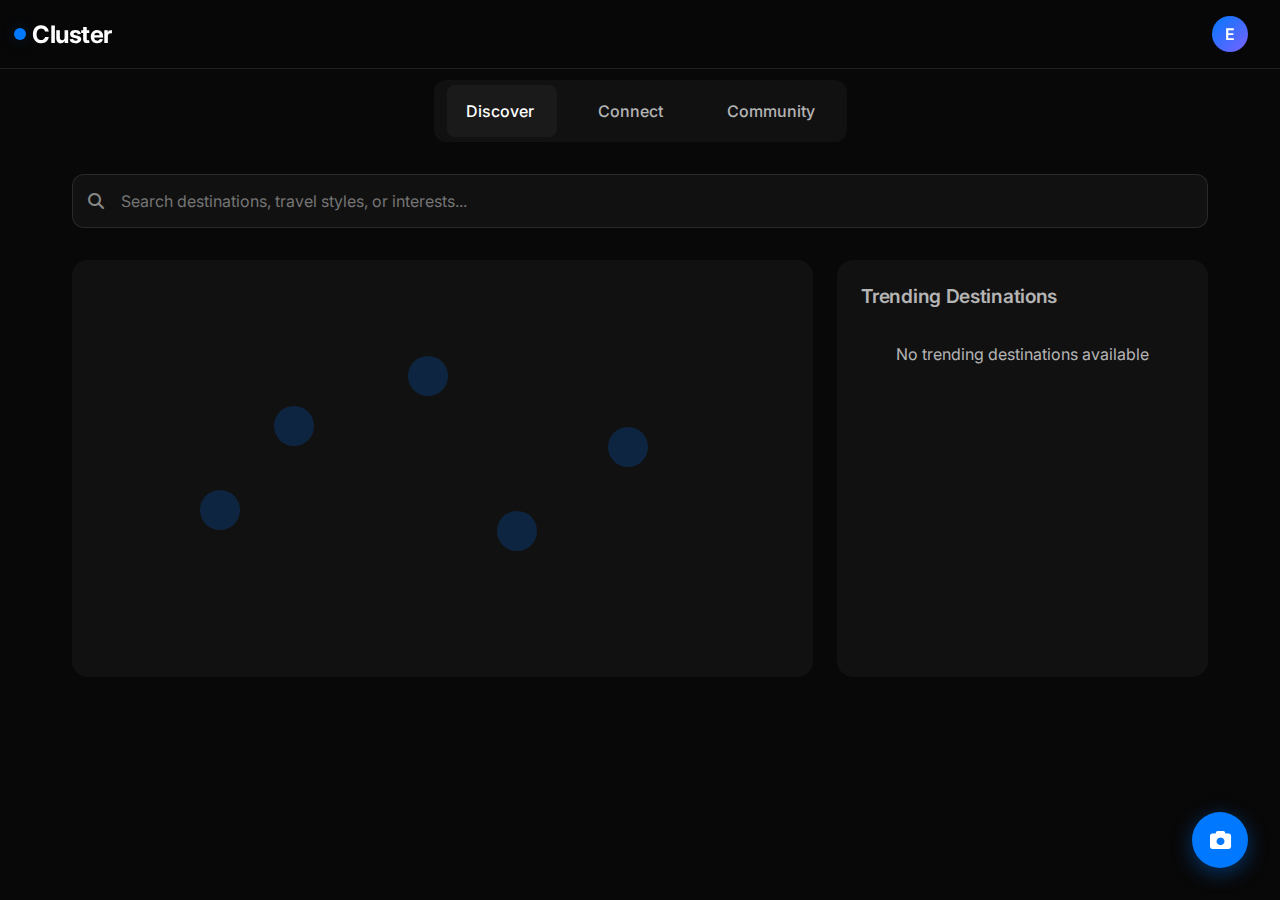
==== commit 445bb84c: "some fixes" ====
--- a/index.html
+++ b/index.html
@@ -2068,94 +2068,11 @@
                     
                     <div class="trending-list">
                         <h3>Trending Destinations</h3>
-                        
-                        <div class="trending-item">
-                            <div class="trending-icon">
-                                <i class="fas fa-umbrella-beach"></i>
-                            </div>
-                            <div class="trending-info">
-                                <h4>Bali, Indonesia</h4>
-                                <p>Southeast Asia's tropical paradise</p>
-                                <div class="stat-badges">
-                                    <div class="stat-badge">
-                                        <i class="fas fa-user"></i> 248 travelers
-                                    </div>
-                                    <div class="stat-badge">
-                                        <i class="fas fa-arrow-trend-up"></i> +15%
-                                    </div>
-                                </div>
-                            </div>
-                        </div>
-                        
-                        <div class="trending-item">
-                            <div class="trending-icon">
-                                <i class="fas fa-mountain"></i>
-                            </div>
-                            <div class="trending-info">
-                                <h4>Patagonia, Chile</h4>
-                                <p>Epic landscapes and outdoor adventures</p>
-                                <div class="stat-badges">
-                                    <div class="stat-badge">
-                                        <i class="fas fa-user"></i> 186 travelers
-                                    </div>
-                                    <div class="stat-badge">
-                                        <i class="fas fa-arrow-trend-up"></i> +22%
-                                    </div>
-                                </div>
-                            </div>
-                        </div>
-                        
-                        <div class="trending-item">
-                            <div class="trending-icon">
-                                <i class="fas fa-city"></i>
-                            </div>
-                            <div class="trending-info">
-                                <h4>Lisbon, Portugal</h4>
-                                <p>Europe's sunniest capital city</p>
-                                <div class="stat-badges">
-                                    <div class="stat-badge">
-                                        <i class="fas fa-user"></i> 312 travelers
-                                    </div>
-                                    <div class="stat-badge">
-                                        <i class="fas fa-arrow-trend-up"></i> +18%
-                                    </div>
-                                </div>
-                            </div>
-                        </div>
-                        
-                        <div class="trending-item">
-                            <div class="trending-icon">
-                                <i class="fas fa-landmark"></i>
-                            </div>
-                            <div class="trending-info">
-                                <h4>Kyoto, Japan</h4>
-                                <p>Ancient temples and cultural heritage</p>
-                                <div class="stat-badges">
-                                    <div class="stat-badge">
-                                        <i class="fas fa-user"></i> 205 travelers
-                                    </div>
-                                    <div class="stat-badge">
-                                        <i class="fas fa-arrow-trend-up"></i> +12%
-                                    </div>
-                                </div>
-                            </div>
-                        </div>
-                        
-                        <div class="trending-item">
-                            <div class="trending-icon">
-                                <i class="fas fa-water"></i>
-                            </div>
-                            <div class="trending-info">
-                                <h4>Santorini, Greece</h4>
-                                <p>Iconic white and blue Aegean views</p>
-                                <div class="stat-badges">
-                                    <div class="stat-badge">
-                                        <i class="fas fa-user"></i> 274 travelers
-                                    </div>
-                                    <div class="stat-badge">
-                                        <i class="fas fa-arrow-trend-up"></i> +20%
-                                    </div>
-                                </div>
+                        <div id="trending-destinations-container">
+                            <!-- Trending destinations will be loaded dynamically from API -->
+                            <div id="trending-destinations-loading" style="text-align: center; padding: 20px;">
+                                <div style="display: inline-block; width: 40px; height: 40px; border: 3px solid var(--border); border-radius: 50%; border-top-color: var(--primary); animation: spin 1s linear infinite;"></div>
+                                <p style="margin-top: 1rem; color: var(--text-secondary);">Loading destinations...</p>
                             </div>
                         </div>
                     </div>
@@ -2177,148 +2094,23 @@
                 
                 <!-- Solo Travelers Content -->
                 <div id="solo-travelers" class="connect-content-section active">
-                    <div class="location-list">
-                        <!-- Solo Location Cards -->
-                        <div class="location-card" data-location="bali">
-                            <div class="location-image">
-                                <img src="https://images.unsplash.com/photo-1537996194471-e657df975ab4?auto=format&fit=crop&w=800&q=80" alt="Bali">
-                            </div>
-                            <div class="location-info">
-                                <h3>Bali, Indonesia</h3>
-                                <div class="traveler-count">
-                                    <i class="fas fa-user"></i> 42 solo travelers
-                                </div>
-                                <div class="travel-dates">
-                                    <i class="fas fa-calendar-alt"></i> Most popular: Apr - Jun 2025
-                                </div>
-                            </div>
+                    <div class="location-list" id="solo-travelers-list">
+                        <div id="solo-travelers-loading" style="text-align: center; padding: 20px;">
+                            <div style="display: inline-block; width: 40px; height: 40px; border: 3px solid var(--border); border-radius: 50%; border-top-color: var(--primary); animation: spin 1s linear infinite;"></div>
+                            <p style="margin-top: 1rem; color: var(--text-secondary);">Loading solo travelers...</p>
                         </div>
-                        
-                        <div class="location-card" data-location="japan">
-                            <div class="location-image">
-                                <img src="https://images.unsplash.com/photo-1528164344705-47542687000d?auto=format&fit=crop&w=800&q=80" alt="Japan">
-                            </div>
-                            <div class="location-info">
-                                <h3>Tokyo, Japan</h3>
-                                <div class="traveler-count">
-                                    <i class="fas fa-user"></i> 38 solo travelers
-                                </div>
-                                <div class="travel-dates">
-                                    <i class="fas fa-calendar-alt"></i> Most popular: Mar - May 2025
-                                </div>
-                            </div>
-                        </div>
-                        
-                        <div class="location-card" data-location="lisbon">
-                            <div class="location-image">
-                                <img src="https://images.unsplash.com/photo-1555881400-74d7acaacd8b?auto=format&fit=crop&w=800&q=80" alt="Lisbon">
-                            </div>
-                            <div class="location-info">
-                                <h3>Lisbon, Portugal</h3>
-                                <div class="traveler-count">
-                                    <i class="fas fa-user"></i> 31 solo travelers
-                                </div>
-                                <div class="travel-dates">
-                                    <i class="fas fa-calendar-alt"></i> Most popular: Jun - Aug 2025
-                                </div>
-                            </div>
-                        </div>
-                        
-                        <div class="location-card" data-location="barcelona">
-                            <div class="location-image">
-                                <img src="https://images.unsplash.com/photo-1523531294919-4bcd7c65e216?auto=format&fit=crop&w=800&q=80" alt="Barcelona">
-                            </div>
-                            <div class="location-info">
-                                <h3>Barcelona, Spain</h3>
-                                <div class="traveler-count">
-                                    <i class="fas fa-user"></i> 27 solo travelers
-                                </div>
-                                <div class="travel-dates">
-                                    <i class="fas fa-calendar-alt"></i> Most popular: May - Jul 2025
-                                </div>
-                            </div>
-                        </div>
-                        
-                        <div class="location-card" data-location="nyc">
-                            <div class="location-image">
-                                <img src="https://images.unsplash.com/photo-1496442226666-8d4d0e62e6e9?auto=format&fit=crop&w=800&q=80" alt="New York">
-                            </div>
-                            <div class="location-info">
-                                <h3>New York City, USA</h3>
-                                <div class="traveler-count">
-                                    <i class="fas fa-user"></i> 25 solo travelers
-                                </div>
-                                <div class="travel-dates">
-                                    <i class="fas fa-calendar-alt"></i> Most popular: Apr - Jun 2025
-                                </div>
-                            </div>
-                        </div>
+                        <!-- Solo location cards will be loaded dynamically -->
                     </div>
                 </div>
                 
                 <!-- Group Travelers Content -->
                 <div id="group-travelers" class="connect-content-section">
-                    <div class="location-list">
-                        <!-- Group Location Cards -->
-                        <div class="location-card" data-location="thailand">
-                            <div class="location-image">
-                                <img src="https://images.unsplash.com/photo-1552465011-b4e21bf6e79a?auto=format&fit=crop&w=800&q=80" alt="Thailand">
-                            </div>
-                            <div class="location-info">
-                                <h3>Bangkok, Thailand</h3>
-                                <div class="traveler-count">
-                                    <i class="fas fa-users"></i> 15 groups
-                                </div>
-                                <div class="travel-dates">
-                                    <i class="fas fa-calendar-alt"></i> Most popular: Nov - Jan 2025
-                                </div>
-                            </div>
+                    <div class="location-list" id="group-travelers-list">
+                        <div id="group-travelers-loading" style="text-align: center; padding: 20px;">
+                            <div style="display: inline-block; width: 40px; height: 40px; border: 3px solid var(--border); border-radius: 50%; border-top-color: var(--primary); animation: spin 1s linear infinite;"></div>
+                            <p style="margin-top: 1rem; color: var(--text-secondary);">Loading group travelers...</p>
                         </div>
-                        
-                        <div class="location-card" data-location="costa-rica">
-                            <div class="location-image">
-                                <img src="https://images.unsplash.com/photo-1623866530982-3b26e0b17b6d?auto=format&fit=crop&w=800&q=80" alt="Costa Rica">
-                            </div>
-                            <div class="location-info">
-                                <h3>Costa Rica</h3>
-                                <div class="traveler-count">
-                                    <i class="fas fa-users"></i> 12 groups
-                                </div>
-                                <div class="travel-dates">
-                                    <i class="fas fa-calendar-alt"></i> Most popular: Jan - Mar 2025
-                                </div>
-                            </div>
-                        </div>
-                        
-                        <div class="location-card" data-location="italy">
-                            <div class="location-image">
-                                <img src="https://images.unsplash.com/photo-1516483638261-f4dbaf036963?auto=format&fit=crop&w=800&q=80" alt="Italy">
-                            </div>
-                            <div class="location-info">
-                                <h3>Italy</h3>
-                                <div class="traveler-count">
-                                    <i class="fas fa-users"></i> 11 groups
-                                </div>
-                                <div class="travel-dates">
-                                    <i class="fas fa-calendar-alt"></i> Most popular: May - Jul 2025
-                                </div>
-                            </div>
-                        </div>
-                        
-                        <div class="location-card" data-location="greece">
-                            <div class="location-image">
-                                <img src="https://images.unsplash.com/photo-1530841377377-3ff06c0ca713?auto=format&fit=crop&w=800&q=80" alt="Greece">
-                            </div>
-                            <div class="location-info">
-                                <h3>Greek Islands</h3>
-                                <div class="traveler-count">
-                                    <i class="fas fa-users"></i> 9 groups
-                                </div>
-                                <div class="travel-dates">
-                                    <i class="fas fa-calendar-alt"></i> Most popular: Jun - Aug 2025
-                                </div>
-                            </div>
-                        </div>
+                        <!-- Group location cards will be loaded dynamically -->
                     </div>
                 </div>
                 
@@ -2488,18 +2280,28 @@
             const userAvatar = document.getElementById('user-avatar');
             let currentUser = null;
             
+            // Global authentication state
+            let isAuthenticated = false;
+            
             // Try to get user from local storage
             function checkUserAuthentication() {
                 const storedUser = localStorage.getItem('user');
+                console.log('Checking authentication, stored user data available:', !!storedUser);
+                
                 if (storedUser) {
                     try {
                         currentUser = JSON.parse(storedUser);
                         if (currentUser && currentUser.token) {
+                            console.log('User authenticated:', currentUser.firstName, currentUser.lastName);
+                            
                             // User is logged in
                             // Set user initial in avatar
                             if (currentUser.firstName) {
                                 userAvatar.textContent = currentUser.firstName.charAt(0);
                             }
+                            
+                            // Set global authentication state
+                            isAuthenticated = true;
                             return true;
                         }
                     } catch (error) {
@@ -2511,7 +2313,7 @@
             }
             
             // Initial authentication check
-            const isAuthenticated = checkUserAuthentication();
+            checkUserAuthentication();
             
             // Show auth overlay for protected actions
             function requireAuth(callback) {
@@ -2534,6 +2336,11 @@
             // Function to make authenticated API calls using JSONP
             async function apiCall(action, method = 'GET', data = null) {
                 try {
+                    console.log(`Making API call: ${action} (method: ${method})`);
+                    
+                    // Check authentication again before every API call
+                    checkUserAuthentication();
+                    
                     // Create a unique callback name for this request
                     const jsonpCallback = 'callback_' + Math.floor(Math.random() * 1000000);
                     
@@ -2562,9 +2369,12 @@
                         
                         // Add data if provided
                         if (data) {
-                            // Add auth token if user is logged in
+                            // Always add token data if the user is logged in
                             if (currentUser && currentUser.token) {
                                 data.token = currentUser.token;
+                                console.log(`Adding auth token to request: ${action}`);
+                            } else {
+                                console.log(`No auth token available for request: ${action}`);
                             }
                             
                             // Encode the data and add it to the URL
@@ -2573,17 +2383,21 @@
                         } else if (currentUser && currentUser.token) {
                             // If no data but we have a token, add it separately
                             url += `&token=${encodeURIComponent(currentUser.token)}`;
+                            console.log(`Adding token as URL parameter for request: ${action}`);
                         }
                         
                         // Set the script source to the constructed URL
                         script.src = url;
+                        console.log(`API URL: ${url}`);
                         
                         // Add the script to the page to execute the request
                         document.body.appendChild(script);
                     });
                     
                     // Wait for and return the JSONP response
-                    return await jsonpPromise;
+                    const response = await jsonpPromise;
+                    console.log(`API response for ${action}:`, response);
+                    return response;
                 } catch (error) {
                     console.error(`API error (${action}):`, error);
                     return { 
@@ -2595,12 +2409,114 @@
             
             // Function to fetch destinations
             async function fetchDestinations() {
-                const response = await apiCall('getDestinations');
-                if (response.success && response.destinations) {
-                    return response.destinations;
+                try {
+                    console.log('Fetching destinations from API...');
+                    
+                    // Make the API call with proper JSONP method
+                    const jsonpCallback = 'callback_' + Math.floor(Math.random() * 1000000);
+                    
+                    // Create a promise to handle the JSONP response
+                    const jsonpPromise = new Promise((resolve, reject) => {
+                        // Create a global callback function that will be called by the script
+                        window[jsonpCallback] = function(responseData) {
+                            // Clean up
+                            document.body.removeChild(script);
+                            delete window[jsonpCallback];
+                            resolve(responseData);
+                        };
+                        
+                        // Create a script element to make the request
+                        const script = document.createElement('script');
+                        
+                        // Handle errors
+                        script.onerror = function() {
+                            document.body.removeChild(script);
+                            delete window[jsonpCallback];
+                            reject(new Error('API request failed: Could not fetch destinations'));
+                        };
+                        
+                        // Set up the URL with the callback
+                        script.src = `${API_BASE_URL}?action=getDestinations&callback=${jsonpCallback}`;
+                        
+                        // Add auth token if user is logged in
+                        if (currentUser && currentUser.token) {
+                            script.src += `&token=${encodeURIComponent(currentUser.token)}`;
+                        }
+                        
+                        // Add the script to the page to execute the request
+                        document.body.appendChild(script);
+                    });
+                    
+                    // Wait for the JSONP response
+                    const response = await jsonpPromise;
+                    console.log('API response for destinations:', response);
+                    
+                    if (response && response.success && response.destinations) {
+                        return response.destinations;
+                    } else {
+                        console.error('Invalid destination data returned from API:', response);
+                        return null;
+                    }
+                } catch (error) {
+                    console.error('Error fetching destinations:', error);
+                    return null;
                 }
-                return null;
-            }
+            }
+            
+            // Function to load trending destinations from API
+            async function loadTrendingDestinations() {
+                const trendingContainer = document.getElementById('trending-destinations-container');
+                
+                try {
+                    const destinations = await fetchDestinations();
+                    
+                    if (destinations && destinations.length > 0) {
+                        // Remove loading indicator
+                        trendingContainer.innerHTML = '';
+                        
+                        // Populate trending destinations
+                        destinations.forEach(destination => {
+                            // Determine icon based on destination type
+                            let iconClass = 'fa-map-marker-alt';
+                            if (destination.type === 'beach') iconClass = 'fa-umbrella-beach';
+                            else if (destination.type === 'mountain') iconClass = 'fa-mountain';
+                            else if (destination.type === 'city') iconClass = 'fa-city';
+                            else if (destination.type === 'historical') iconClass = 'fa-landmark';
+                            else if (destination.type === 'island') iconClass = 'fa-water';
+                            
+                            const trendingItem = document.createElement('div');
+                            trendingItem.className = 'trending-item';
+                            trendingItem.innerHTML = `
+                                <div class="trending-icon">
+                                    <i class="fas ${iconClass}"></i>
+                                </div>
+                                <div class="trending-info">
+                                    <h4>${destination.name}</h4>
+                                    <p>${destination.description || 'Popular destination'}</p>
+                                    <div class="stat-badges">
+                                        <div class="stat-badge">
+                                            <i class="fas fa-user"></i> ${destination.travelerCount || '0'} travelers
+                                        </div>
+                                        <div class="stat-badge">
+                                            <i class="fas fa-arrow-trend-up"></i> +${destination.trendPercentage || '0'}%
+                                        </div>
+                                    </div>
+                                </div>
+                            `;
+                            
+                            trendingContainer.appendChild(trendingItem);
+                        });
+                    } else {
+                        trendingContainer.innerHTML = '<div style="text-align: center; padding: 20px; color: var(--text-secondary);">No trending destinations available</div>';
+                    }
+                } catch (error) {
+                    console.error('Error loading trending destinations:', error);
+                    trendingContainer.innerHTML = '<div style="text-align: center; padding: 20px; color: var(--text-secondary);">Failed to load trending destinations</div>';
+                }
+            }
+            
+            // Load trending destinations
+            loadTrendingDestinations();
             
             // Function to fetch travelers for a destination
             async function fetchTravelers(destinationId) {
@@ -2640,23 +2556,130 @@
             
             // Function to send chat message
             async function sendChatMessage(channelId, messageText) {
-                if (!isAuthenticated) return false;
-                
-                const response = await apiCall('sendMessage', 'POST', {
-                    channelId,
-                    message: messageText
-                });
-                
-                return response.success;
+                // Always check authentication status before proceeding
+                if (!isAuthenticated) {
+                    // Try to refresh authentication state
+                    checkUserAuthentication();
+                    if (!isAuthenticated) {
+                        console.warn('Cannot send message: User not authenticated');
+                        return false;
+                    }
+                }
+                
+                try {
+                    // Make the API call with proper JSONP method
+                    const jsonpCallback = 'callback_' + Math.floor(Math.random() * 1000000);
+                    
+                    // Prepare the data
+                    const data = {
+                        channelId,
+                        message: messageText
+                    };
+                    
+                    // Add auth token
+                    if (currentUser && currentUser.token) {
+                        data.token = currentUser.token;
+                    } else {
+                        console.warn('No auth token available');
+                        return false;
+                    }
+                    
+                    // Create a promise to handle the JSONP response
+                    const jsonpPromise = new Promise((resolve, reject) => {
+                        // Create a global callback function that will be called by the script
+                        window[jsonpCallback] = function(responseData) {
+                            // Clean up
+                            document.body.removeChild(script);
+                            delete window[jsonpCallback];
+                            resolve(responseData);
+                        };
+                        
+                        // Create a script element to make the request
+                        const script = document.createElement('script');
+                        
+                        // Handle errors
+                        script.onerror = function() {
+                            document.body.removeChild(script);
+                            delete window[jsonpCallback];
+                            reject(new Error('API request failed: Could not send message'));
+                        };
+                        
+                        // Set up the URL with the callback and data
+                        const dataEncoded = encodeURIComponent(JSON.stringify(data));
+                        script.src = `${API_BASE_URL}?action=sendMessage&callback=${jsonpCallback}&data=${dataEncoded}`;
+                        
+                        // Add the script to the page to execute the request
+                        document.body.appendChild(script);
+                    });
+                    
+                    // Wait for the JSONP response
+                    const response = await jsonpPromise;
+                    console.log('Send message response:', response);
+                    
+                    return response && response.success;
+                } catch (error) {
+                    console.error('Error sending message:', error);
+                    return false;
+                }
             }
             
             // Function to fetch channel messages
             async function fetchChannelMessages(channelId) {
-                const response = await apiCall('getChannelMessages', 'POST', { channelId });
-                if (response.success && response.messages) {
-                    return response.messages;
+                try {
+                    console.log('Fetching channel messages for:', channelId);
+                    
+                    // Make the API call with proper JSONP method
+                    const jsonpCallback = 'callback_' + Math.floor(Math.random() * 1000000);
+                    
+                    // Prepare the data
+                    const data = { channelId };
+                    
+                    // Add auth token if user is logged in
+                    if (currentUser && currentUser.token) {
+                        data.token = currentUser.token;
+                    }
+                    
+                    // Create a promise to handle the JSONP response
+                    const jsonpPromise = new Promise((resolve, reject) => {
+                        // Create a global callback function that will be called by the script
+                        window[jsonpCallback] = function(responseData) {
+                            // Clean up
+                            document.body.removeChild(script);
+                            delete window[jsonpCallback];
+                            resolve(responseData);
+                        };
+                        
+                        // Create a script element to make the request
+                        const script = document.createElement('script');
+                        
+                        // Handle errors
+                        script.onerror = function() {
+                            document.body.removeChild(script);
+                            delete window[jsonpCallback];
+                            reject(new Error('API request failed: Could not fetch channel messages'));
+                        };
+                        
+                        // Set up the URL with the callback and data
+                        const dataEncoded = encodeURIComponent(JSON.stringify(data));
+                        script.src = `${API_BASE_URL}?action=getChannelMessages&callback=${jsonpCallback}&data=${dataEncoded}`;
+                        
+                        // Add the script to the page to execute the request
+                        document.body.appendChild(script);
+                    });
+                    
+                    // Wait for the JSONP response
+                    const response = await jsonpPromise;
+                    console.log('Channel messages response:', response);
+                    
+                    if (response && response.success && response.messages) {
+                        return response.messages;
+                    }
+                    
+                    return [];
+                } catch (error) {
+                    console.error('Error fetching channel messages:', error);
+                    return [];
                 }
-                return [];
             }
             
             // Function to connect with traveler
@@ -2778,29 +2801,78 @@
                 });
             });
             
-            // Create hotspots on the map
-            const hotspotPositions = [
-                { x: 30, y: 40 }, // Southeast Asia
-                { x: 48, y: 28 }, // Europe
-                { x: 20, y: 60 }, // South America
-                { x: 75, y: 45 }, // Japan
-                { x: 60, y: 65 }  // Australia
-            ];
-            
-            const mapHotspots = document.querySelector('.map-hotspots');
-            
-            hotspotPositions.forEach(pos => {
-                const hotspot = document.createElement('div');
-                hotspot.className = 'hotspot';
-                hotspot.style.left = `${pos.x}%`;
-                hotspot.style.top = `${pos.y}%`;
-                
-                // Add random delay to pulse animation
-                const delay = Math.random() * 2;
-                hotspot.style.animationDelay = `${delay}s`;
-                
-                mapHotspots.appendChild(hotspot);
-            });
+            // Fetch hotspots data from API and create them on the map
+            async function loadMapHotspots() {
+                const mapHotspots = document.querySelector('.map-hotspots');
+                mapHotspots.innerHTML = '<div style="position: absolute; top: 50%; left: 50%; transform: translate(-50%, -50%); text-align: center;"><div style="display: inline-block; width: 30px; height: 30px; border: 2px solid var(--border); border-radius: 50%; border-top-color: var(--primary); animation: spin 1s linear infinite;"></div></div>';
+                
+                try {
+                    // Get hotspot data from API
+                    const response = await apiCall('getHotspots');
+                    
+                    if (response.success && response.hotspots) {
+                        // Clear loading indicator
+                        mapHotspots.innerHTML = '';
+                        
+                        // Create hotspots from API data
+                        response.hotspots.forEach(hotspot => {
+                            const hotspotElement = document.createElement('div');
+                            hotspotElement.className = 'hotspot';
+                            hotspotElement.style.left = `${hotspot.x}%`;
+                            hotspotElement.style.top = `${hotspot.y}%`;
+                            
+                            // Add random delay to pulse animation
+                            const delay = Math.random() * 2;
+                            hotspotElement.style.animationDelay = `${delay}s`;
+                            
+                            // Add data attributes for region and traveler count
+                            if (hotspot.region) {
+                                hotspotElement.setAttribute('data-region', hotspot.region);
+                            }
+                            
+                            if (hotspot.travelerCount) {
+                                hotspotElement.setAttribute('data-travelers', hotspot.travelerCount);
+                            }
+                            
+                            // Add click event if needed
+                            hotspotElement.addEventListener('click', function() {
+                                showNotification(`${hotspot.region || 'Region'}: ${hotspot.travelerCount || '0'} travelers`);
+                            });
+                            
+                            mapHotspots.appendChild(hotspotElement);
+                        });
+                    } else {
+                        // If API fails, use default positions
+                        const defaultPositions = [
+                            { x: 30, y: 40, region: 'Southeast Asia' }, 
+                            { x: 48, y: 28, region: 'Europe' }, 
+                            { x: 20, y: 60, region: 'South America' }, 
+                            { x: 75, y: 45, region: 'Japan' }, 
+                            { x: 60, y: 65, region: 'Australia' }
+                        ];
+                        
+                        mapHotspots.innerHTML = '';
+                        defaultPositions.forEach(pos => {
+                            const hotspot = document.createElement('div');
+                            hotspot.className = 'hotspot';
+                            hotspot.style.left = `${pos.x}%`;
+                            hotspot.style.top = `${pos.y}%`;
+                            
+                            // Add random delay to pulse animation
+                            const delay = Math.random() * 2;
+                            hotspot.style.animationDelay = `${delay}s`;
+                            
+                            mapHotspots.appendChild(hotspot);
+                        });
+                    }
+                } catch (error) {
+                    console.error('Error loading hotspots:', error);
+                    mapHotspots.innerHTML = '<div style="position: absolute; top: 50%; left: 50%; transform: translate(-50%, -50%); color: var(--text-secondary);">Failed to load map data</div>';
+                }
+            }
+            
+            // Load map hotspots
+            loadMapHotspots();
             
             // Connect tab inner navigation
             const connectTabs = document.querySelectorAll('.connect-tab');
@@ -2852,150 +2924,233 @@
             const detailLocationName = document.querySelector('.detail-location-name');
             const travelersList = document.querySelector('.travelers-list');
             
-            // Initialize destinations
-            async function initializeDestinations() {
+            // Function to load solo traveler locations
+            async function loadSoloTravelerLocations() {
+                const soloList = document.getElementById('solo-travelers-list');
+                
                 try {
-                    // Try to fetch destinations from API
-                    const destinations = await fetchDestinations();
-                    
-                    if (destinations && destinations.length > 0) {
-                        // Update location counts and data from API
-                        destinations.forEach(destination => {
-                            const card = document.querySelector(`.location-card[data-location="${destination.id}"]`);
-                            if (card) {
-                                const travelerCountEl = card.querySelector('.traveler-count');
-                                if (travelerCountEl) {
-                                    const countText = destination.isSolo ? 
-                                        `<i class="fas fa-user"></i> ${destination.travelerCount} solo travelers` :
-                                        `<i class="fas fa-users"></i> ${destination.groupCount} groups`;
-                                    travelerCountEl.innerHTML = countText;
+                    // Fetch destinations with solo travelers
+                    const response = await apiCall('getSoloDestinations');
+                    
+                    if (response.success && response.destinations && response.destinations.length > 0) {
+                        // Clear loading indicator
+                        soloList.innerHTML = '';
+                        
+                        // Add location cards
+                        response.destinations.forEach(destination => {
+                            const card = document.createElement('div');
+                            card.className = 'location-card';
+                            card.setAttribute('data-location', destination.id);
+                            
+                            card.innerHTML = `
+                                <div class="location-image">
+                                    <img src="${destination.imageUrl || 'https://images.unsplash.com/photo-1500835556837-99ac94a94552?auto=format&fit=crop&w=800&q=80'}" alt="${destination.name}">
+                                </div>
+                                <div class="location-info">
+                                    <h3>${destination.name}</h3>
+                                    <div class="traveler-count">
+                                        <i class="fas fa-user"></i> ${destination.travelerCount || '0'} solo travelers
+                                    </div>
+                                    <div class="travel-dates">
+                                        <i class="fas fa-calendar-alt"></i> Most popular: ${destination.popularDates || 'Flexible dates'}
+                                    </div>
+                                </div>
+                            `;
+                            
+                            // Add click event for location details
+                            card.addEventListener('click', function() {
+                                handleLocationCardClick(destination.id);
+                            });
+                            
+                            soloList.appendChild(card);
+                        });
+                    } else {
+                        soloList.innerHTML = '<div style="text-align: center; padding: 20px; color: var(--text-secondary);">No solo traveler destinations available</div>';
+                    }
+                } catch (error) {
+                    console.error('Error loading solo traveler locations:', error);
+                    soloList.innerHTML = '<div style="text-align: center; padding: 20px; color: var(--text-secondary);">Failed to load solo traveler destinations</div>';
+                }
+            }
+            
+            // Function to load group traveler locations
+            async function loadGroupTravelerLocations() {
+                const groupList = document.getElementById('group-travelers-list');
+                
+                try {
+                    // Fetch destinations with group travelers
+                    const response = await apiCall('getGroupDestinations');
+                    
+                    if (response.success && response.destinations && response.destinations.length > 0) {
+                        // Clear loading indicator
+                        groupList.innerHTML = '';
+                        
+                        // Add location cards
+                        response.destinations.forEach(destination => {
+                            const card = document.createElement('div');
+                            card.className = 'location-card';
+                            card.setAttribute('data-location', destination.id);
+                            
+                            card.innerHTML = `
+                                <div class="location-image">
+                                    <img src="${destination.imageUrl || 'https://images.unsplash.com/photo-1500835556837-99ac94a94552?auto=format&fit=crop&w=800&q=80'}" alt="${destination.name}">
+                                </div>
+                                <div class="location-info">
+                                    <h3>${destination.name}</h3>
+                                    <div class="traveler-count">
+                                        <i class="fas fa-users"></i> ${destination.groupCount || '0'} groups
+                                    </div>
+                                    <div class="travel-dates">
+                                        <i class="fas fa-calendar-alt"></i> Most popular: ${destination.popularDates || 'Flexible dates'}
+                                    </div>
+                                </div>
+                            `;
+                            
+                            // Add click event for location details
+                            card.addEventListener('click', function() {
+                                handleLocationCardClick(destination.id);
+                            });
+                            
+                            groupList.appendChild(card);
+                        });
+                    } else {
+                        groupList.innerHTML = '<div style="text-align: center; padding: 20px; color: var(--text-secondary);">No group traveler destinations available</div>';
+                    }
+                } catch (error) {
+                    console.error('Error loading group traveler locations:', error);
+                    groupList.innerHTML = '<div style="text-align: center; padding: 20px; color: var(--text-secondary);">Failed to load group traveler destinations</div>';
+                }
+            }
+            
+            // Load solo and group traveler locations
+            loadSoloTravelerLocations();
+            
+            // Add tab change handler to load group data when tab is clicked
+            document.querySelector('.connect-tab[data-connect-tab="group"]').addEventListener('click', function() {
+                if (document.getElementById('group-travelers-list').innerHTML.includes('Loading')) {
+                    loadGroupTravelerLocations();
+                }
+            });
+            
+            // Handler function for location card click
+            async function handleLocationCardClick(locationId) {
+                // Clear previous travelers list
+                travelersList.innerHTML = '';
+                
+                // Show loading indicator
+                travelersList.innerHTML = `
+                    <div style="grid-column: 1/-1; text-align: center; padding: 2rem;">
+                        <div style="display: inline-block; width: 40px; height: 40px; border: 3px solid var(--border); border-radius: 50%; border-top-color: var(--primary); animation: spin 1s linear infinite;"></div>
+                        <p style="margin-top: 1rem; color: var(--text-secondary);">Loading travelers...</p>
+                    </div>
+                `;
+                
+                // Show detail page with animation
+                locationDetail.style.display = 'block';
+                setTimeout(() => {
+                    locationDetail.classList.add('active');
+                }, 10);
+                
+                try {
+                    // Get location details from API
+                    const detailsResponse = await apiCall('getLocationDetails', 'POST', { locationId });
+                    
+                    if (detailsResponse.success && detailsResponse.location) {
+                        const location = detailsResponse.location;
+                        
+                        // Set location name in detail view
+                        detailLocationName.textContent = location.name;
+                    } else {
+                        // Use fallback from attribute if no API data
+                        const locationCard = document.querySelector(`.location-card[data-location="${locationId}"]`);
+                        if (locationCard) {
+                            const nameEl = locationCard.querySelector('h3');
+                            if (nameEl) {
+                                detailLocationName.textContent = nameEl.textContent;
+                            } else {
+                                detailLocationName.textContent = 'Location Details';
+                            }
+                        } else {
+                            detailLocationName.textContent = 'Location Details';
+                        }
+                    }
+                    
+                    // Fetch travelers for this location
+                    const travelers = await fetchTravelers(locationId);
+                    
+                    // Clear loading indicator
+                    travelersList.innerHTML = '';
+                    
+                    if (travelers && travelers.length > 0) {
+                        // Add travelers to the list
+                        travelers.forEach(traveler => {
+                            const travelerCard = document.createElement('div');
+                            travelerCard.className = 'traveler-card';
+                            travelerCard.setAttribute('data-traveler-id', traveler.id);
+                            
+                            const interestsHTML = traveler.interests && traveler.interests.length > 0 
+                                ? traveler.interests.map(interest => `
+                                    <div class="traveler-interest">${interest}</div>
+                                `).join('')
+                                : '<div class="traveler-interest">Travel</div>';
+                            
+                            travelerCard.innerHTML = `
+                                <div class="traveler-header">
+                                    <div class="traveler-avatar">${traveler.avatar || traveler.name.charAt(0)}</div>
+                                    <div>
+                                        <div class="traveler-name">${traveler.name}</div>
+                                        <div class="traveler-status">${traveler.status || 'Traveler'} · ${traveler.verified ? 'Verified' : 'Basic'}</div>
+                                    </div>
+                                </div>
+                                <div class="traveler-dates">
+                                    <i class="fas fa-calendar"></i> ${traveler.dates || 'Flexible dates'}
+                                </div>
+                                <div class="traveler-interests">
+                                    ${interestsHTML}
+                                </div>
+                                <button class="connect-btn">
+                                    <i class="fas fa-user-plus"></i> Connect
+                                </button>
+                            `;
+                            
+                            travelersList.appendChild(travelerCard);
+                            
+                            // Add connect button event listener
+                            const connectBtn = travelerCard.querySelector('.connect-btn');
+                            connectBtn.addEventListener('click', async function(e) {
+                                e.stopPropagation();
+                                
+                                if (!isAuthenticated) {
+                                    requireAuth();
+                                    return;
                                 }
                                 
-                                const datesEl = card.querySelector('.travel-dates');
-                                if (datesEl && destination.popularDates) {
-                                    datesEl.innerHTML = `<i class="fas fa-calendar-alt"></i> ${destination.popularDates}`;
-                                }
-                            }
-                        });
-                    }
-                } catch (error) {
-                    console.error('Error initializing destinations:', error);
-                }
-            }
-            
-            // Initialize destinations
-            initializeDestinations();
-            
-            // Add click handler for location cards
-            locationCards.forEach(card => {
-                card.addEventListener('click', async function() {
-                    const locationId = this.getAttribute('data-location');
-                    const locationName = this.querySelector('h3').textContent;
-                    
-                    // Set location name in detail view
-                    detailLocationName.textContent = locationName;
-                    
-                    // Clear previous travelers list
-                    travelersList.innerHTML = '';
-                    
-                    // Show loading indicator
-                    travelersList.innerHTML = `
-                        <div style="grid-column: 1/-1; text-align: center; padding: 2rem;">
-                            <div style="display: inline-block; width: 40px; height: 40px; border: 3px solid var(--border); border-radius: 50%; border-top-color: var(--primary); animation: spin 1s linear infinite;"></div>
-                            <p style="margin-top: 1rem; color: var(--text-secondary);">Loading travelers...</p>
-                        </div>
-                    `;
-                    
-                    // Show detail page with animation
-                    locationDetail.style.display = 'block';
-                    setTimeout(() => {
-                        locationDetail.classList.add('active');
-                    }, 10);
-                    
-                    try {
-                        // Fetch travelers for this location
-                        const travelers = await fetchTravelers(locationId);
-                        
-                        // Clear loading indicator
-                        travelersList.innerHTML = '';
-                        
-                        if (travelers && travelers.length > 0) {
-                            // Add travelers to the list
-                            travelers.forEach(traveler => {
-                                const travelerCard = document.createElement('div');
-                                travelerCard.className = 'traveler-card';
-                                travelerCard.setAttribute('data-traveler-id', traveler.id);
+                                const travelerId = travelerCard.getAttribute('data-traveler-id');
                                 
-                                const interestsHTML = traveler.interests.map(interest => `
-                                    <div class="traveler-interest">${interest}</div>
-                                `).join('');
+                                // Set loading state
+                                this.innerHTML = '<i class="fas fa-spinner fa-spin"></i> Connecting...';
+                                this.disabled = true;
                                 
-                                travelerCard.innerHTML = `
-                                    <div class="traveler-header">
-                                        <div class="traveler-avatar">${traveler.avatar || traveler.name.charAt(0)}</div>
-                                        <div>
-                                            <div class="traveler-name">${traveler.name}</div>
-                                            <div class="traveler-status">${traveler.status} · ${traveler.verified ? 'Verified' : 'Basic'}</div>
-                                        </div>
-                                    </div>
-                                    <div class="traveler-dates">
-                                        <i class="fas fa-calendar"></i> ${traveler.dates}
-                                    </div>
-                                    <div class="traveler-interests">
-                                        ${interestsHTML}
-                                    </div>
-                                    <button class="connect-btn">
-                                        <i class="fas fa-user-plus"></i> Connect
-                                    </button>
-                                `;
-                                
-                                travelersList.appendChild(travelerCard);
-                                
-                                // Add connect button event listener
-                                const connectBtn = travelerCard.querySelector('.connect-btn');
-                                connectBtn.addEventListener('click', async function(e) {
-                                    e.stopPropagation();
+                                try {
+                                    const success = await connectWithTraveler(travelerId);
                                     
-                                    if (!isAuthenticated) {
-                                        requireAuth();
-                                        return;
-                                    }
-                                    
-                                    const travelerId = travelerCard.getAttribute('data-traveler-id');
-                                    
-                                    // Set loading state
-                                    this.innerHTML = '<i class="fas fa-spinner fa-spin"></i> Connecting...';
-                                    this.disabled = true;
-                                    
-                                    try {
-                                        const success = await connectWithTraveler(travelerId);
-                                        
-                                        if (success) {
-                                            this.innerHTML = '<i class="fas fa-check"></i> Connected';
-                                            this.style.background = '#4ade80';
-                                            showNotification('Connection request sent successfully!');
-                                        } else {
-                                            this.innerHTML = '<i class="fas fa-user-plus"></i> Connect';
-                                            this.disabled = false;
-                                            showNotification('Failed to connect. Please try again.', 'error');
-                                        }
-                                    } catch (error) {
-                                        console.error('Error connecting with traveler:', error);
+                                    if (success) {
+                                        this.innerHTML = '<i class="fas fa-check"></i> Connected';
+                                        this.style.background = '#4ade80';
+                                        showNotification('Connection request sent successfully!');
+                                    } else {
                                         this.innerHTML = '<i class="fas fa-user-plus"></i> Connect';
                                         this.disabled = false;
-                                        showNotification('An error occurred. Please try again.', 'error');
+                                        showNotification('Failed to connect. Please try again.', 'error');
                                     }
-                                });
+                                } catch (error) {
+                                    console.error('Error connecting with traveler:', error);
+                                    this.innerHTML = '<i class="fas fa-user-plus"></i> Connect';
+                                    this.disabled = false;
+                                    showNotification('An error occurred. Please try again.', 'error');
+                                }
                             });
-                        } else {
-                            // Show a message if no travelers are found
-                            travelersList.innerHTML = `
-                                <div style="grid-column: 1/-1; text-align: center; padding: 2rem;">
-                                    <i class="fas fa-user-slash" style="font-size: 2rem; color: var(--text-tertiary); margin-bottom: 1rem; display: block;"></i>
-                                    <p>No travelers available for this location yet.</p>
-                                </div>
-                            `;
-                        }
+                        });
                         
                         // Animation for traveler cards
                         setTimeout(() => {
@@ -3012,17 +3167,25 @@
                             });
                         }, 100);
                         
-                    } catch (error) {
-                        console.error('Error fetching travelers:', error);
+                    } else {
+                        // Show a message if no travelers are found
                         travelersList.innerHTML = `
                             <div style="grid-column: 1/-1; text-align: center; padding: 2rem;">
-                                <i class="fas fa-exclamation-triangle" style="font-size: 2rem; color: var(--secondary); margin-bottom: 1rem; display: block;"></i>
-                                <p>Failed to load travelers. Please try again.</p>
+                                <i class="fas fa-user-slash" style="font-size: 2rem; color: var(--text-tertiary); margin-bottom: 1rem; display: block;"></i>
+                                <p>No travelers available for this location yet.</p>
                             </div>
                         `;
                     }
-                });
-            });
+                } catch (error) {
+                    console.error('Error loading location details:', error);
+                    travelersList.innerHTML = `
+                        <div style="grid-column: 1/-1; text-align: center; padding: 2rem;">
+                            <i class="fas fa-exclamation-triangle" style="font-size: 2rem; color: var(--secondary); margin-bottom: 1rem; display: block;"></i>
+                            <p>Failed to load location details. Please try again.</p>
+                        </div>
+                    `;
+                }
+            }
             
             // Back button functionality
             backButton.addEventListener('click', () => {
@@ -3151,8 +3314,20 @@
             
             // Send message function
             async function sendMessage() {
+                // Check authentication again in case user just logged in
                 if (!isAuthenticated) {
-                    requireAuth();
+                    console.log('User not authenticated, showing login overlay');
+                    checkUserAuthentication(); // Try to refresh authentication state
+                }
+                
+                // Still not authenticated after check
+                if (!isAuthenticated) {
+                    console.log('Still not authenticated, showing auth overlay');
+                    requireAuth(() => {
+                        // This callback will run if they succeed at logging in through the overlay
+                        console.log('User authenticated via overlay, attempting to send message again');
+                        sendMessage(); // Try again after auth
+                    });
                     return;
                 }
                 
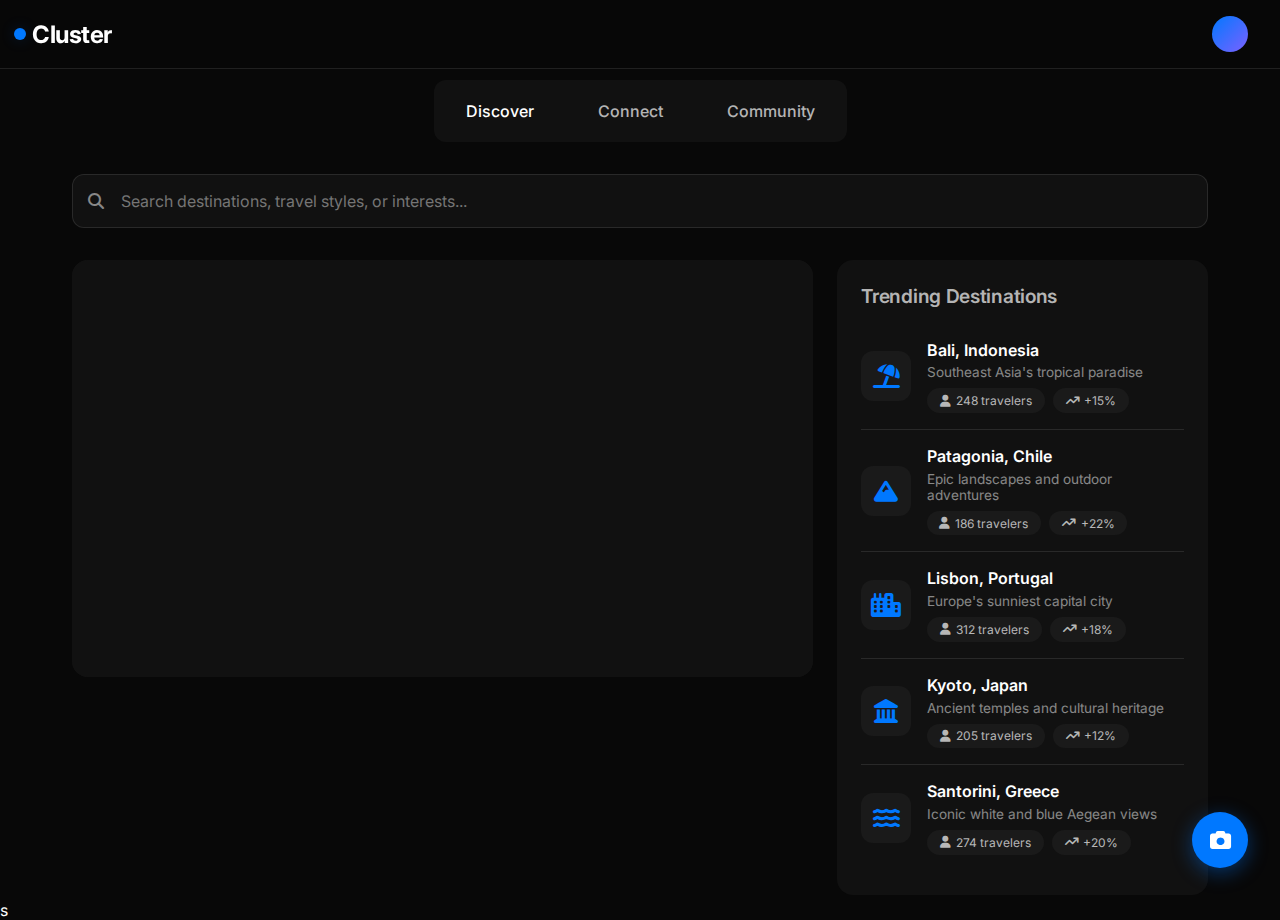
==== commit da9396eb: "search query optimization" ====
--- a/index.html
+++ b/index.html
@@ -5,1666 +5,26 @@
     <meta name="viewport" content="width=device-width, initial-scale=1.0">
     <title>Cluster - The Traveler Connection Platform</title>
     <link href="https://cdnjs.cloudflare.com/ajax/libs/font-awesome/6.4.0/css/all.min.css" rel="stylesheet">
-    <style>
-        @import url('https://fonts.googleapis.com/css2?family=Inter:wght@300;400;500;600;700&display=swap');
-        
-        :root {
-            --primary: #0078ff;
-            --primary-glow: rgba(0, 120, 255, 0.2);
-            --secondary: #ff4e50;
-            --accent: #7b61ff;
-            --dark-bg: #080808;
-            --dark-surface: #111111;
-            --dark-surface-2: #1a1a1a;
-            --text: #ffffff;
-            --text-secondary: rgba(255, 255, 255, 0.7);
-            --text-tertiary: rgba(255, 255, 255, 0.5);
-            --border: rgba(255, 255, 255, 0.1);
-        }
-        
-        * {
-            margin: 0;
-            padding: 0;
-            box-sizing: border-box;
-            font-family: 'Inter', sans-serif;
-        }
-        
-        body {
-            background-color: var(--dark-bg);
-            color: var(--text);
-            overflow-x: hidden;
-        }
-        
-        #app {
-            display: flex;
-            flex-direction: column;
-            min-height: 100vh;
-        }
-        
-        /* Header Styles */
-        header {
-            backdrop-filter: blur(10px);
-            background: rgba(8, 8, 8, 0.8);
-            border-bottom: 1px solid var(--border);
-            position: fixed;
-            width: 100%;
-            z-index: 1000;
-            padding: 1rem 2rem;
-            display: flex;
-            justify-content: space-between;
-            align-items: center;
-        }
-        
-        .logo {
-            font-size: 1.5rem;
-            font-weight: 700;
-            letter-spacing: -0.5px;
-            position: relative;
-            color: var(--text);
-            text-decoration: none;
-            display: flex;
-            align-items: center;
-        }
-        
-        .logo::before {
-            content: '';
-            position: absolute;
-            width: 12px;
-            height: 12px;
-            background: var(--primary);
-            border-radius: 50%;
-            left: -18px;
-            box-shadow: 0 0 15px var(--primary-glow);
-            animation: pulse 3s infinite;
-        }
-        
-        .user-profile {
-            display: flex;
-            align-items: center;
-            gap: 0.5rem;
-            cursor: pointer;
-        }
-        
-        .user-avatar {
-            width: 36px;
-            height: 36px;
-            border-radius: 50%;
-            background: linear-gradient(135deg, var(--primary), var(--accent));
-            display: flex;
-            align-items: center;
-            justify-content: center;
-            color: white;
-            font-weight: 600;
-        }
-        
-        /* Main Content Styles */
-        main {
-            padding-top: 5rem;
-            flex: 1;
-            display: flex;
-            flex-direction: column;
-        }
-        
-        /* Tab Navigation */
-        .tabs-container {
-            display: flex;
-            justify-content: center;
-            margin-bottom: 2rem;
-        }
-        
-        .tabs {
-            display: flex;
-            gap: 1rem;
-            background: var(--dark-surface);
-            padding: 0.5rem;
-            border-radius: 12px;
-            position: relative;
-        }
-        
-        .tab {
-            padding: 0.8rem 1.5rem;
-            cursor: pointer;
-            position: relative;
-            z-index: 10;
-            font-weight: 500;
-            color: var(--text-secondary);
-            transition: color 0.3s ease;
-            border-radius: 8px;
-        }
-        
-        .tab.active {
-            color: var(--text);
-        }
-        
-        .tab-highlight {
-            position: absolute;
-            background: var(--dark-surface-2);
-            height: calc(100% - 10px);
-            border-radius: 8px;
-            top: 5px;
-            left: 5px;
-            transition: transform 0.3s cubic-bezier(0.16, 1, 0.3, 1);
-            z-index: 1;
-        }
-        
-        /* Content Sections */
-        .content-section {
-            display: none;
-            opacity: 0;
-            transform: translateY(10px);
-            transition: opacity 0.4s ease, transform 0.4s ease;
-            padding: 0 2rem;
-            max-width: 1200px;
-            margin: 0 auto;
-            width: 100%;
-        }
-        
-        .content-section.active {
-            display: block;
-            opacity: 1;
-            transform: translateY(0);
-        }
-        
-        h2 {
-            font-size: 1.8rem;
-            font-weight: 700;
-            margin-bottom: 1.5rem;
-            letter-spacing: -0.5px;
-        }
-        
-        h3 {
-            font-size: 1.2rem;
-            font-weight: 600;
-            margin-bottom: 1rem;
-            letter-spacing: -0.3px;
-            color: var(--text-secondary);
-        }
-        
-        /* Discover Tab */
-        .search-bar {
-            position: relative;
-            margin-bottom: 2rem;
-        }
-        
-        .search-input {
-            background: var(--dark-surface);
-            border: 1px solid var(--border);
-            border-radius: 12px;
-            padding: 1rem 1.5rem;
-            width: 100%;
-            color: var(--text);
-            font-size: 1rem;
-            padding-left: 3rem;
-        }
-        
-        .search-icon {
-            position: absolute;
-            left: 1rem;
-            top: 50%;
-            transform: translateY(-50%);
-            color: var(--text-tertiary);
-        }
-        
-        .discover-grid {
-            display: grid;
-            grid-template-columns: 2fr 1fr;
-            gap: 1.5rem;
-        }
-        
-        .map-container {
-            background: var(--dark-surface);
-            border-radius: 16px;
-            overflow: hidden;
-            aspect-ratio: 16/9;
-            position: relative;
-        }
-        
-        #map {
-            position: absolute;
-            width: 100%;
-            height: 100%;
-            background: url('/api/placeholder/1000/563') center/cover;
-            filter: grayscale(30%) contrast(120%) brightness(70%);
-            opacity: 0.9;
-        }
-        
-        .map-overlay {
-            position: absolute;
-            inset: 0;
-            background: radial-gradient(circle at center, transparent, var(--dark-surface));
-            pointer-events: none;
-        }
-        
-        .map-hotspots {
-            position: absolute;
-            inset: 0;
-            z-index: 2;
-        }
-        
-        .hotspot {
-            position: absolute;
-            width: 40px;
-            height: 40px;
-            border-radius: 50%;
-            background: var(--primary);
-            opacity: 0.2;
-            transform: translate(-50%, -50%);
-            animation: pulse 2s infinite;
-            cursor: pointer;
-        }
-        
-        .hotspot::after {
-            content: '';
-            position: absolute;
-            width: 10px;
-            height: 10px;
-            background: var(--primary);
-            border-radius: 50%;
-            top: 50%;
-            left: 50%;
-            transform: translate(-50%, -50%);
-        }
-        
-        .trending-list {
-            background: var(--dark-surface);
-            border-radius: 16px;
-            padding: 1.5rem;
-            height: 100%;
-            overflow: auto;
-        }
-        
-        .trending-item {
-            display: flex;
-            align-items: center;
-            padding: 1rem 0;
-            border-bottom: 1px solid var(--border);
-            cursor: pointer;
-            transition: transform 0.2s ease;
-        }
-        
-        .trending-item:hover {
-            transform: translateX(5px);
-        }
-        
-        .trending-item:last-child {
-            border-bottom: none;
-        }
-        
-        .trending-icon {
-            font-size: 1.5rem;
-            background: var(--dark-surface-2);
-            width: 50px;
-            height: 50px;
-            display: flex;
-            align-items: center;
-            justify-content: center;
-            border-radius: 12px;
-            margin-right: 1rem;
-            color: var(--primary);
-        }
-        
-        .trending-info h4 {
-            font-weight: 600;
-            margin-bottom: 0.3rem;
-        }
-        
-        .trending-info p {
-            font-size: 0.85rem;
-            color: var(--text-tertiary);
-        }
-        
-        .stat-badges {
-            display: flex;
-            flex-wrap: wrap;
-            gap: 0.5rem;
-            margin-top: 0.5rem;
-        }
-        
-        .stat-badge {
-            background: var(--dark-surface-2);
-            border-radius: 100px;
-            padding: 0.3rem 0.8rem;
-            font-size: 0.75rem;
-            color: var(--text-secondary);
-            display: flex;
-            align-items: center;
-            gap: 0.3rem;
-        }
-        
-        /* Connect Tab */
-        /* Connect Tab Styles */
-        .connect-tabs-container {
-            display: flex;
-            justify-content: center;
-            margin-bottom: 2rem;
-        }
-        
-        .connect-tabs {
-            display: flex;
-            gap: 1rem;
-            background: var(--dark-surface);
-            padding: 0.5rem;
-            border-radius: 12px;
-            position: relative;
-        }
-        
-        .connect-tab {
-            padding: 0.7rem 1.5rem;
-            cursor: pointer;
-            position: relative;
-            z-index: 10;
-            font-weight: 500;
-            color: var(--text-secondary);
-            transition: color 0.3s ease;
-            border-radius: 8px;
-        }
-        
-        .connect-tab.active {
-            color: var(--text);
-        }
-        
-        .connect-tab-highlight {
-            position: absolute;
-            background: var(--dark-surface-2);
-            height: calc(100% - 10px);
-            border-radius: 8px;
-            top: 5px;
-            left: 5px;
-            transition: transform 0.3s cubic-bezier(0.16, 1, 0.3, 1);
-            z-index: 1;
-        }
-        
-        .connect-content-section {
-            display: none;
-            opacity: 0;
-            transform: translateY(10px);
-            transition: opacity 0.4s ease, transform 0.4s ease;
-        }
-        
-        .connect-content-section.active {
-            display: block;
-            opacity: 1;
-            transform: translateY(0);
-        }
-        
-        /* Location List */
-        .location-list {
-            display: flex;
-            flex-direction: column;
-            gap: 1rem;
-            max-width: 800px;
-            margin: 0 auto;
-        }
-        
-        .location-card {
-            background: var(--dark-surface);
-            border-radius: 16px;
-            overflow: hidden;
-            cursor: pointer;
-            transition: transform 0.3s ease, box-shadow 0.3s ease;
-            display: flex;
-            height: 110px;
-        }
-        
-        .location-card:hover {
-            transform: translateX(5px);
-            box-shadow: 0 5px 20px rgba(0, 0, 0, 0.3);
-        }
-        
-        .location-image {
-            width: 200px;
-            overflow: hidden;
-            flex-shrink: 0;
-        }
-        
-        .location-image img {
-            width: 100%;
-            height: 100%;
-            object-fit: cover;
-            transition: transform 0.5s ease;
-        }
-        
-        .location-card:hover .location-image img {
-            transform: scale(1.05);
-        }
-        
-        .location-info {
-            padding: 1rem 1.5rem;
-            display: flex;
-            flex-direction: column;
-            justify-content: center;
-            width: 100%;
-        }
-        
-        .location-info h3 {
-            font-size: 1.2rem;
-            font-weight: 600;
-            margin-bottom: 0.5rem;
-            color: var(--text);
-        }
-        
-        .traveler-count, .travel-dates {
-            color: var(--text-secondary);
-            font-size: 0.9rem;
-            display: flex;
-            align-items: center;
-            gap: 0.5rem;
-            margin-bottom: 0.3rem;
-        }
-        
-        .traveler-count i, .travel-dates i {
-            color: var(--primary);
-        }
-        
-        /* Location Detail Page */
-        .location-detail-page {
-            display: none;
-            opacity: 0;
-            transition: opacity 0.3s ease;
-            position: absolute;
-            left: 0;
-            top: 0;
-            width: 100%;
-            height: 100%;
-            background: var(--dark-bg);
-            z-index: 100;
-            padding: 2rem;
-        }
-        
-        .location-detail-page.active {
-            display: block;
-            opacity: 1;
-        }
-        
-        .location-detail-header {
-            display: flex;
-            align-items: center;
-            margin-bottom: 2rem;
-        }
-        
-        .back-button {
-            background: var(--dark-surface);
-            border: none;
-            color: var(--text);
-            padding: 0.6rem 1rem;
-            border-radius: 8px;
-            font-weight: 500;
-            cursor: pointer;
-            display: flex;
-            align-items: center;
-            gap: 0.5rem;
-            margin-right: 1.5rem;
-            transition: background 0.2s ease;
-        }
-        
-        .back-button:hover {
-            background: var(--dark-surface-2);
-        }
-        
-        .detail-location-name {
-            font-size: 1.5rem;
-            font-weight: 600;
-            margin: 0;
-        }
-        
-        .travelers-graph {
-            background: var(--dark-surface);
-            border-radius: 16px;
-            padding: 1.5rem;
-        }
-        
-        .travelers-header {
-            display: flex;
-            justify-content: space-between;
-            align-items: center;
-            margin-bottom: 1.5rem;
-        }
-        
-        .travelers-header h3 {
-            margin: 0;
-        }
-        
-        .travelers-filter {
-            display: flex;
-            gap: 0.5rem;
-        }
-        
-        .filter-item {
-            padding: 0.4rem 0.8rem;
-            border-radius: 100px;
-            font-size: 0.8rem;
-            color: var(--text-secondary);
-            cursor: pointer;
-            transition: background 0.2s ease, color 0.2s ease;
-        }
-        
-        .filter-item:hover {
-            background: var(--dark-surface-2);
-        }
-        
-        .filter-item.active {
-            background: var(--primary);
-            color: white;
-        }
-        
-        .travelers-list {
-            display: grid;
-            grid-template-columns: repeat(auto-fill, minmax(280px, 1fr));
-            gap: 1.5rem;
-        }
-        
-        /* Individual traveler card - will be used in location details */
-        .traveler-card {
-            background: var(--dark-surface-2);
-            border-radius: 12px;
-            padding: 1.5rem;
-            transition: transform 0.3s ease;
-            cursor: pointer;
-        }
-        
-        .traveler-card:hover {
-            transform: translateY(-5px);
-        }
-        
-        .traveler-header {
-            display: flex;
-            align-items: center;
-            margin-bottom: 1rem;
-        }
-        
-        .traveler-avatar {
-            width: 50px;
-            height: 50px;
-            border-radius: 50%;
-            background: var(--primary-glow);
-            display: flex;
-            align-items: center;
-            justify-content: center;
-            color: var(--text);
-            font-size: 1.2rem;
-            margin-right: 1rem;
-        }
-        
-        .traveler-name {
-            font-weight: 600;
-        }
-        
-        .traveler-status {
-            font-size: 0.8rem;
-            color: var(--text-tertiary);
-        }
-        
-        .traveler-dates {
-            margin-bottom: 1rem;
-            font-size: 0.9rem;
-            color: var(--text-secondary);
-        }
-        
-        .traveler-interests {
-            display: flex;
-            flex-wrap: wrap;
-            gap: 0.5rem;
-            margin-bottom: 1rem;
-        }
-        
-        .traveler-interest {
-            background: rgba(255, 255, 255, 0.1);
-            padding: 0.3rem 0.7rem;
-            border-radius: 100px;
-            font-size: 0.8rem;
-        }
-        
-        .connect-btn {
-            background: var(--primary);
-            color: white;
-            border: none;
-            width: 100%;
-            padding: 0.8rem;
-            border-radius: 8px;
-            font-weight: 600;
-            cursor: pointer;
-            transition: background 0.2s ease;
-            display: flex;
-            align-items: center;
-            justify-content: center;
-            gap: 0.5rem;
-        }
-        
-        .connect-btn:hover {
-            background: #0066e0;
-        }
-        
-        /* Community Tab */
-        .community-container {
-            display: grid;
-            grid-template-columns: 1fr 2fr;
-            gap: 1.5rem;
-        }
-        
-        .channels-list {
-            background: var(--dark-surface);
-            border-radius: 16px;
-            padding: 1.5rem;
-            height: calc(80vh - 8rem);
-            overflow: auto;
-        }
-        
-        .channel-item {
-            display: flex;
-            align-items: center;
-            padding: 0.8rem 1rem;
-            border-radius: 8px;
-            cursor: pointer;
-            transition: background 0.2s ease;
-        }
-        
-        .channel-item.active {
-            background: var(--dark-surface-2);
-        }
-        
-        .channel-item:hover:not(.active) {
-            background: rgba(255, 255, 255, 0.05);
-        }
-        
-        .channel-icon {
-            color: var(--text-secondary);
-            margin-right: 1rem;
-            font-size: 1.2rem;
-        }
-        
-        .channel-name {
-            font-weight: 500;
-        }
-        
-        .channel-count {
-            margin-left: auto;
-            background: var(--primary-glow);
-            color: var(--primary);
-            padding: 0.2rem 0.6rem;
-            border-radius: 100px;
-            font-size: 0.7rem;
-            font-weight: 600;
-        }
-        
-        .chat-container {
-            background: var(--dark-surface);
-            border-radius: 16px;
-            display: flex;
-            flex-direction: column;
-            height: calc(80vh - 8rem);
-        }
-        
-        .chat-header {
-            padding: 1.2rem 1.5rem;
-            border-bottom: 1px solid var(--border);
-            display: flex;
-            align-items: center;
-            gap: 1rem;
-        }
-        
-        .chat-title {
-            margin-bottom: 0;
-        }
-        
-        .online-indicator {
-            display: flex;
-            align-items: center;
-            font-size: 0.8rem;
-            color: var(--text-tertiary);
-            gap: 0.3rem;
-        }
-        
-        .indicator-dot {
-            width: 8px;
-            height: 8px;
-            border-radius: 50%;
-            background: #4ade80;
-        }
-        
-        .chat-messages {
-            flex: 1;
-            overflow-y: auto;
-            padding: 1.5rem;
-            display: flex;
-            flex-direction: column;
-            gap: 1rem;
-        }
-        
-        .message {
-            max-width: 80%;
-        }
-        
-        .message.received {
-            align-self: flex-start;
-        }
-        
-        .message.sent {
-            align-self: flex-end;
-        }
-        
-        .message-content {
-            background: var(--dark-surface-2);
-            padding: 1rem;
-            border-radius: 16px;
-            border-bottom-left-radius: 4px;
-            position: relative;
-        }
-        
-        .message.sent .message-content {
-            background: var(--primary);
-            border-radius: 16px;
-            border-bottom-right-radius: 4px;
-        }
-        
-        .message-sender {
-            font-weight: 600;
-            margin-bottom: 0.3rem;
-        }
-        
-        .message-time {
-            font-size: 0.7rem;
-            color: var(--text-tertiary);
-            margin-top: 0.5rem;
-            text-align: right;
-        }
-        
-        .message.sent .message-time {
-            color: rgba(255, 255, 255, 0.7);
-        }
-        
-        .chat-input-container {
-            padding: 1rem 1.5rem;
-            border-top: 1px solid var(--border);
-            display: flex;
-            gap: 1rem;
-        }
-        
-        .chat-input {
-            flex: 1;
-            background: var(--dark-surface-2);
-            border: none;
-            padding: 0.8rem 1.2rem;
-            border-radius: 100px;
-            color: var(--text);
-            font-size: 0.9rem;
-        }
-        
-        .chat-input:focus {
-            outline: none;
-        }
-        
-        .chat-send {
-            background: var(--primary);
-            color: white;
-            border: none;
-            width: 40px;
-            height: 40px;
-            border-radius: 50%;
-            display: flex;
-            align-items: center;
-            justify-content: center;
-            cursor: pointer;
-            transition: background 0.2s ease;
-        }
-        
-        .chat-send:hover {
-            background: #0066e0;
-        }
-        
-        .camera-tool {
-            position: fixed;
-            bottom: 2rem;
-            right: 2rem;
-            background: var(--primary);
-            color: white;
-            width: 56px;
-            height: 56px;
-            border-radius: 50%;
-            display: flex;
-            align-items: center;
-            justify-content: center;
-            cursor: pointer;
-            box-shadow: 0 5px 20px rgba(0, 120, 255, 0.4);
-            transition: transform 0.3s ease;
-            font-size: 1.3rem;
-            z-index: 100;
-        }
-        
-        .camera-tool:hover {
-            transform: scale(1.1);
-        }
-        
-        /* Animations */
-        @keyframes pulse {
-            0% {
-                box-shadow: 0 0 0 0 rgba(0, 120, 255, 0.4);
-                transform: translate(-50%, -50%) scale(1);
-            }
-            50% {
-                box-shadow: 0 0 0 10px rgba(0, 120, 255, 0);
-                transform: translate(-50%, -50%) scale(1.2);
-            }
-            100% {
-                box-shadow: 0 0 0 0 rgba(0, 120, 255, 0);
-                transform: translate(-50%, -50%) scale(1);
-            }
-        }
-        
-        /* Profile Overlay */
-        .profile-overlay {
-            position: fixed;
-            top: 0;
-            left: 0;
-            width: 100%;
-            height: 100%;
-            background: rgba(0, 0, 0, 0.8);
-            backdrop-filter: blur(5px);
-            z-index: 2000;
-            display: flex;
-            align-items: center;
-            justify-content: center;
-            opacity: 0;
-            visibility: hidden;
-            transition: opacity 0.3s ease, visibility 0.3s ease;
-        }
-        
-        .profile-overlay.active {
-            opacity: 1;
-            visibility: visible;
-        }
-        
-        .profile-container {
-            background: var(--dark-surface);
-            border-radius: 20px;
-            width: 90%;
-            max-width: 900px;
-            height: 85vh;
-            overflow: hidden;
-            display: flex;
-            flex-direction: column;
-            position: relative;
-            box-shadow: 0 20px 50px rgba(0, 0, 0, 0.5);
-            transform: translateY(20px);
-            transition: transform 0.4s cubic-bezier(0.16, 1, 0.3, 1);
-        }
-        
-        .profile-overlay.active .profile-container {
-            transform: translateY(0);
-        }
-        
-        .profile-header {
-            padding: 1.5rem 2rem;
-            border-bottom: 1px solid var(--border);
-            display: flex;
-            justify-content: space-between;
-            align-items: center;
-        }
-        
-        .profile-header h2 {
-            margin: 0;
-        }
-        
-        .close-profile {
-            background: none;
-            border: none;
-            color: var(--text-secondary);
-            font-size: 1.5rem;
-            cursor: pointer;
-            width: 40px;
-            height: 40px;
-            display: flex;
-            align-items: center;
-            justify-content: center;
-            border-radius: 50%;
-            transition: background 0.2s ease, color 0.2s ease;
-        }
-        
-        .close-profile:hover {
-            background: var(--dark-surface-2);
-            color: var(--text);
-        }
-        
-        .profile-tabs-container {
-            padding: 0 2rem;
-            border-bottom: 1px solid var(--border);
-        }
-        
-        .profile-tabs {
-            display: flex;
-            gap: 0.5rem;
-            position: relative;
-            overflow-x: auto;
-            scrollbar-width: none; /* Firefox */
-            -ms-overflow-style: none; /* IE and Edge */
-            padding-bottom: 1rem;
-        }
-        
-        .profile-tabs::-webkit-scrollbar {
-            display: none; /* Chrome, Safari, Opera */
-        }
-        
-        .profile-tab {
-            padding: 1rem 1.5rem;
-            cursor: pointer;
-            position: relative;
-            z-index: 10;
-            font-weight: 500;
-            color: var(--text-secondary);
-            transition: color 0.3s ease;
-            white-space: nowrap;
-        }
-        
-        .profile-tab.active {
-            color: var(--text);
-        }
-        
-        .profile-tab.active::after {
-            content: '';
-            position: absolute;
-            bottom: -1rem;
-            left: 0;
-            width: 100%;
-            height: 3px;
-            background: var(--primary);
-            border-radius: 3px 3px 0 0;
-        }
-        
-        .profile-content-section {
-            flex: 1;
-            overflow-y: auto;
-            padding: 2rem;
-            display: none;
-            opacity: 0;
-            transform: translateY(10px);
-            transition: opacity 0.4s ease, transform 0.4s ease;
-        }
-        
-        .profile-content-section.active {
-            display: block;
-            opacity: 1;
-            transform: translateY(0);
-        }
-        
-        /* Profile Form Styles */
-        .profile-form {
-            max-width: 800px;
-        }
-        
-        .profile-avatar-section {
-            display: flex;
-            align-items: center;
-            margin-bottom: 2rem;
-            gap: 1.5rem;
-        }
-        
-        .profile-avatar-large {
-            width: 100px;
-            height: 100px;
-            border-radius: 50%;
-            background: linear-gradient(135deg, var(--primary), var(--accent));
-            display: flex;
-            align-items: center;
-            justify-content: center;
-            font-size: 2.5rem;
-            font-weight: 600;
-            color: white;
-        }
-        
-        .change-avatar-btn {
-            background: var(--dark-surface-2);
-            border: none;
-            color: var(--text);
-            padding: 0.8rem 1.2rem;
-            border-radius: 8px;
-            font-weight: 500;
-            cursor: pointer;
-            transition: background 0.2s ease;
-        }
-        
-        .change-avatar-btn:hover {
-            background: var(--primary);
-        }
-        
-        .form-row {
-            display: flex;
-            gap: 1rem;
-            margin-bottom: 1rem;
-        }
-        
-        .form-group {
-            margin-bottom: 1.5rem;
-            flex: 1;
-        }
-        
-        label {
-            display: block;
-            margin-bottom: 0.5rem;
-            font-weight: 500;
-            color: var(--text-secondary);
-        }
-        
-        .form-input, .form-textarea {
-            width: 100%;
-            background: var(--dark-surface-2);
-            border: 1px solid var(--border);
-            border-radius: 8px;
-            padding: 0.8rem 1rem;
-            color: var(--text);
-            font-size: 1rem;
-            transition: border-color 0.2s ease, box-shadow 0.2s ease;
-        }
-        
-        .form-input:focus, .form-textarea:focus {
-            outline: none;
-            border-color: var(--primary);
-            box-shadow: 0 0 0 2px rgba(0, 120, 255, 0.2);
-        }
-        
-        .form-textarea {
-            resize: vertical;
-            min-height: 100px;
-        }
-        
-        .verification-status {
-            display: flex;
-            align-items: center;
-            gap: 0.5rem;
-            padding: 0.8rem 1rem;
-            background: var(--dark-surface-2);
-            border-radius: 8px;
-            font-weight: 500;
-        }
-        
-        .verification-status.verified {
-            color: #4ade80;
-        }
-        
-        .form-actions {
-            margin-top: 2rem;
-            display: flex;
-            justify-content: flex-end;
-        }
-        
-        .save-btn {
-            background: var(--primary);
-            color: white;
-            border: none;
-            padding: 0.8rem 1.5rem;
-            border-radius: 8px;
-            font-weight: 600;
-            cursor: pointer;
-            transition: background 0.2s ease;
-        }
-        
-        .save-btn:hover {
-            background: #0066e0;
-        }
-        
-        /* Checkbox and Toggle Styles */
-        .checkbox-group {
-            display: flex;
-            flex-wrap: wrap;
-            gap: 0.8rem;
-        }
-        
-        .checkbox-label {
-            display: flex;
-            align-items: center;
-            cursor: pointer;
-            user-select: none;
-        }
-        
-        .checkbox-label input[type="checkbox"] {
-            position: absolute;
-            opacity: 0;
-            cursor: pointer;
-            height: 0;
-            width: 0;
-        }
-        
-        .checkbox-text {
-            position: relative;
-            padding-left: 30px;
-        }
-        
-        .checkbox-text:before {
-            content: '';
-            position: absolute;
-            left: 0;
-            top: 50%;
-            transform: translateY(-50%);
-            width: 20px;
-            height: 20px;
-            background: var(--dark-surface-2);
-            border: 1px solid var(--border);
-            border-radius: 4px;
-            transition: all 0.2s ease;
-        }
-        
-        .checkbox-label input[type="checkbox"]:checked ~ .checkbox-text:before {
-            background: var(--primary);
-            border-color: var(--primary);
-        }
-        
-        .checkbox-label input[type="checkbox"]:checked ~ .checkbox-text:after {
-            content: '✓';
-            position: absolute;
-            left: 5px;
-            top: 50%;
-            transform: translateY(-50%);
-            color: white;
-            font-size: 12px;
-        }
-        
-        .toggle-group {
-            display: flex;
-            flex-direction: column;
-            gap: 0.8rem;
-        }
-        
-        .toggle-label {
-            display: flex;
-            align-items: center;
-            justify-content: space-between;
-            cursor: pointer;
-        }
-        
-        .toggle-switch {
-            position: relative;
-            display: inline-block;
-            width: 48px;
-            height: 24px;
-        }
-        
-        .toggle-switch input {
-            opacity: 0;
-            width: 0;
-            height: 0;
-        }
-        
-        .toggle-slider {
-            position: absolute;
-            cursor: pointer;
-            top: 0;
-            left: 0;
-            right: 0;
-            bottom: 0;
-            background-color: var(--dark-surface-2);
-            border-radius: 24px;
-            transition: .4s;
-        }
-        
-        .toggle-slider:before {
-            position: absolute;
-            content: "";
-            height: 18px;
-            width: 18px;
-            left: 3px;
-            bottom: 3px;
-            background-color: white;
-            border-radius: 50%;
-            transition: .4s;
-        }
-        
-        .toggle-switch input:checked + .toggle-slider {
-            background-color: var(--primary);
-        }
-        
-        .toggle-switch input:checked + .toggle-slider:before {
-            transform: translateX(24px);
-        }
-        
-        /* Interest Tags Editor */
-        .interest-tags-editor {
-            display: flex;
-            flex-wrap: wrap;
-            gap: 0.5rem;
-            padding: 0.8rem;
-            background: var(--dark-surface-2);
-            border-radius: 8px;
-            border: 1px solid var(--border);
-        }
-        
-        .interest-tag {
-            background: rgba(255, 255, 255, 0.1);
-            padding: 0.4rem 0.8rem;
-            border-radius: 100px;
-            font-size: 0.85rem;
-            display: flex;
-            align-items: center;
-            gap: 0.5rem;
-        }
-        
-        .remove-tag {
-            cursor: pointer;
-            opacity: 0.7;
-            transition: opacity 0.2s ease;
-        }
-        
-        .remove-tag:hover {
-            opacity: 1;
-        }
-        
-        .add-interest-input {
-            flex: 1;
-            min-width: 150px;
-            border: none;
-            background: none;
-            color: var(--text);
-            padding: 0.4rem;
-            font-size: 0.85rem;
-        }
-        
-        .add-interest-input:focus {
-            outline: none;
-        }
-        
-        /* Range Slider */
-        .range-slider-container {
-            margin-top: 0.5rem;
-        }
-        
-        .range-slider {
-            -webkit-appearance: none;
-            width: 100%;
-            height: 4px;
-            background: var(--dark-surface-2);
-            border-radius: 5px;
-            outline: none;
-            margin-bottom: 1rem;
-        }
-        
-        .range-slider::-webkit-slider-thumb {
-            -webkit-appearance: none;
-            appearance: none;
-            width: 18px;
-            height: 18px;
-            border-radius: 50%;
-            background: var(--primary);
-            cursor: pointer;
-            box-shadow: 0 0 5px rgba(0, 120, 255, 0.5);
-        }
-        
-        .range-slider::-moz-range-thumb {
-            width: 18px;
-            height: 18px;
-            border-radius: 50%;
-            background: var(--primary);
-            cursor: pointer;
-            box-shadow: 0 0 5px rgba(0, 120, 255, 0.5);
-        }
-        
-        .range-labels {
-            display: flex;
-            justify-content: space-between;
-            font-size: 0.8rem;
-            color: var(--text-tertiary);
-        }
-        
-        /* Connections Styles */
-        .connections-stats {
-            display: flex;
-            gap: 1.5rem;
-            margin-bottom: 2rem;
-        }
-        
-        .stat-card {
-            background: var(--dark-surface-2);
-            border-radius: 16px;
-            padding: 1.5rem;
-            flex: 1;
-            text-align: center;
-        }
-        
-        .stat-number {
-            font-size: 2.5rem;
-            font-weight: 700;
-            color: var(--primary);
-            margin-bottom: 0.5rem;
-        }
-        
-        .stat-label {
-            color: var(--text-secondary);
-            font-size: 0.9rem;
-        }
-        
-        .connections-search {
-            position: relative;
-            margin-bottom: 1.5rem;
-        }
-        
-        .connections-search input {
-            width: 100%;
-            background: var(--dark-surface-2);
-            border: 1px solid var(--border);
-            border-radius: 8px;
-            padding: 0.8rem 1rem;
-            padding-left: 2.5rem;
-            color: var(--text);
-            font-size: 0.9rem;
-        }
-        
-        .connections-search i {
-            position: absolute;
-            left: 1rem;
-            top: 50%;
-            transform: translateY(-50%);
-            color: var(--text-tertiary);
-        }
-        
-        .connections-list {
-            display: flex;
-            flex-direction: column;
-            gap: 1rem;
-        }
-        
-        .connection-item {
-            background: var(--dark-surface-2);
-            border-radius: 12px;
-            padding: 1rem;
-            display: flex;
-            align-items: center;
-            gap: 1rem;
-            transition: transform 0.3s ease;
-        }
-        
-        .connection-item:hover {
-            transform: translateX(5px);
-        }
-        
-        .connection-avatar {
-            width: 60px;
-            height: 60px;
-            border-radius: 50%;
-            background: var(--primary-glow);
-            display: flex;
-            align-items: center;
-            justify-content: center;
-            font-size: 1.5rem;
-            font-weight: 600;
-            color: white;
-            flex-shrink: 0;
-        }
-        
-        .connection-info {
-            flex: 1;
-        }
-        
-        .connection-info h4 {
-            font-weight: 600;
-            margin-bottom: 0.2rem;
-        }
-        
-        .connection-info p {
-            color: var(--text-tertiary);
-            font-size: 0.85rem;
-            margin-bottom: 0.5rem;
-        }
-        
-        .connection-location {
-            font-size: 0.9rem;
-            color: var(--text-secondary);
-            display: flex;
-            align-items: center;
-            gap: 0.5rem;
-        }
-        
-        .connection-actions {
-            display: flex;
-            gap: 0.5rem;
-        }
-        
-        .message-btn, .more-options-btn {
-            background: var(--dark-surface);
-            border: none;
-            color: var(--text-secondary);
-            width: 36px;
-            height: 36px;
-            border-radius: 50%;
-            display: flex;
-            align-items: center;
-            justify-content: center;
-            cursor: pointer;
-            transition: background 0.2s ease, color 0.2s ease;
-        }
-        
-        .message-btn:hover {
-            background: var(--primary);
-            color: white;
-        }
-        
-        .more-options-btn:hover {
-            background: var(--dark-surface-2);
-            color: var(--text);
-        }
-        
-        /* Invites Styles */
-        .invites-container {
-            display: flex;
-            flex-direction: column;
-            gap: 2rem;
-        }
-        
-        .invites-section h3 {
-            margin-bottom: 1rem;
-        }
-        
-        .invites-list {
-            display: flex;
-            flex-direction: column;
-            gap: 1rem;
-        }
-        
-        .invite-item {
-            background: var(--dark-surface-2);
-            border-radius: 12px;
-            padding: 1.2rem;
-            display: flex;
-            gap: 1rem;
-            position: relative;
-        }
-        
-        .invite-avatar {
-            width: 50px;
-            height: 50px;
-            border-radius: 50%;
-            background: var(--primary-glow);
-            display: flex;
-            align-items: center;
-            justify-content: center;
-            font-size: 1.2rem;
-            font-weight: 600;
-            color: white;
-            flex-shrink: 0;
-        }
-        
-        .invite-info {
-            flex: 1;
-        }
-        
-        .invite-info h4 {
-            font-weight: 600;
-            margin-bottom: 0.5rem;
-        }
-        
-        .invite-details {
-            display: flex;
-            gap: 1rem;
-            margin-bottom: 0.5rem;
-            font-size: 0.85rem;
-            color: var(--text-secondary);
-        }
-        
-        .invite-message {
-            background: var(--dark-surface);
-            padding: 0.8rem;
-            border-radius: 8px;
-            font-size: 0.9rem;
-            margin-bottom: 0.5rem;
-            font-style: italic;
-            color: var(--text-secondary);
-        }
-        
-        .invite-status {
-            display: flex;
-            align-items: center;
-            gap: 0.5rem;
-            font-size: 0.85rem;
-            padding-top: 0.5rem;
-        }
-        
-        .invite-status.pending {
-            color: #f59e0b;
-        }
-        
-        .invite-status.accepted {
-            color: #4ade80;
-        }
-        
-        .invite-actions {
-            display: flex;
-            flex-direction: column;
-            gap: 0.5rem;
-            flex-shrink: 0;
-        }
-        
-        .accept-btn, .decline-btn, .cancel-btn {
-            border: none;
-            padding: 0.6rem 1rem;
-            border-radius: 8px;
-            font-weight: 500;
-            cursor: pointer;
-            transition: background 0.2s ease;
-            white-space: nowrap;
-        }
-        
-        .accept-btn {
-            background: var(--primary);
-            color: white;
-        }
-        
-        .accept-btn:hover {
-            background: #0066e0;
-        }
-        
-        .decline-btn, .cancel-btn {
-            background: var(--dark-surface);
-            color: var(--text-secondary);
-        }
-        
-        .decline-btn:hover, .cancel-btn:hover {
-            background: var(--secondary);
-            color: white;
-        }
-        
-        /* Responsive */
-        @media (max-width: 900px) {
-            .discover-grid {
-                grid-template-columns: 1fr;
-            }
-            
-            .community-container {
-                grid-template-columns: 1fr;
-            }
-            
-            .channels-list {
-                height: auto;
-                max-height: 300px;
-            }
-            
-            .chat-container {
-                height: 60vh;
-            }
-            
-            .profile-container {
-                width: 95%;
-                height: 90vh;
-            }
-            
-            .form-row {
-                flex-direction: column;
-            }
-            
-            .connections-stats {
-                flex-direction: column;
-                gap: 1rem;
-            }
-            
-            .invite-item {
-                flex-direction: column;
-            }
-            
-            .invite-actions {
-                flex-direction: row;
-                margin-top: 1rem;
-            }
-        }
-        
-        @media (max-width: 600px) {
-            .connection-cards {
-                grid-template-columns: 1fr;
-            }
-            
-            .tabs, .connect-tabs, .profile-tabs {
-                width: 90%;
-            }
-            
-            .tab, .connect-tab, .profile-tab {
-                padding: 0.6rem 1rem;
-                font-size: 0.9rem;
-            }
-            
-            .profile-avatar-section {
-                flex-direction: column;
-                align-items: flex-start;
-            }
-            
-            .connection-item {
-                flex-direction: column;
-                align-items: flex-start;
-            }
-            
-            .connection-actions {
-                align-self: flex-end;
-                margin-top: -40px;
-            }
-        }
-    </style>
+    <link href="https://fonts.googleapis.com/css2?family=Inter:wght@300;400;500;600;700&family=Space+Mono:wght@400;700&display=swap" rel="stylesheet">
+    <link href="styles.css" rel="stylesheet">
 </head>
 <body>
     <div id="app">
         <header>
             <a href="#" class="logo">Cluster</a>
             <div class="user-profile" id="profile-trigger">
-                <div class="user-avatar" id="user-avatar">E</div>
+                <div class="user-avatar" id="user-avatar-header"></div>
             </div>
         </header>
-        
-        <!-- Auth check overlay for non-logged in users -->
-        <div id="auth-overlay" class="profile-overlay">
-            <div class="auth-container" style="background-color: var(--dark-surface); border-radius: 16px; padding: 2rem; max-width: 500px; text-align: center;">
-                <h2 style="margin-bottom: 1rem;">Login Required</h2>
-                <p style="color: var(--text-secondary); margin-bottom: 2rem;">You need to be logged in to access this feature.</p>
-                <div style="display: flex; gap: 1rem; justify-content: center;">
-                    <a href="login.html" class="login-btn" style="background: var(--primary); color: white; border: none; padding: 0.8rem 1.5rem; border-radius: 8px; font-weight: 600; text-decoration: none; display: inline-block;">Login</a>
-                    <a href="signup.html" class="signup-btn" style="background: var(--dark-surface-2); color: var(--text); border: 1px solid var(--border); padding: 0.8rem 1.5rem; border-radius: 8px; font-weight: 500; text-decoration: none; display: inline-block;">Sign Up</a>
-                </div>
-            </div>
-        </div>
         
         <!-- Profile Page Overlay -->
         <div id="profile-overlay" class="profile-overlay">
             <div class="profile-container">
                 <div class="profile-header">
                     <h2>Your Profile</h2>
-                    <div style="display: flex; gap: 0.5rem;">
-                        <button id="logout-btn" class="logout-btn" style="background: var(--dark-surface-2); border: none; color: var(--text-secondary); width: 40px; height: 40px; border-radius: 50%; display: flex; align-items: center; justify-content: center; cursor: pointer;">
-                            <i class="fas fa-sign-out-alt"></i>
-                        </button>
-                        <button class="close-profile">
-                            <i class="fas fa-times"></i>
-                        </button>
-                    </div>
+                    <button class="close-profile">
+                        <i class="fas fa-times"></i>
+                    </button>
                 </div>
                 
                 <div class="profile-tabs-container">
@@ -2054,7 +414,9 @@
             <section id="discover" class="content-section active">
                 <div class="search-bar">
                     <i class="fas fa-search search-icon"></i>
-                    <input type="text" class="search-input" placeholder="Search destinations, travel styles, or interests...">
+                    <input type="text" id="search-input" class="search-input" placeholder="Search destinations, travel styles, or interests...">
+                    <div id="search-results" class="search-results"></div>
+                    <div id="search-loading" class="search-loading"></div>
                 </div>
                 
                 <div class="discover-grid">
@@ -2068,11 +430,94 @@
                     
                     <div class="trending-list">
                         <h3>Trending Destinations</h3>
-                        <div id="trending-destinations-container">
-                            <!-- Trending destinations will be loaded dynamically from API -->
-                            <div id="trending-destinations-loading" style="text-align: center; padding: 20px;">
-                                <div style="display: inline-block; width: 40px; height: 40px; border: 3px solid var(--border); border-radius: 50%; border-top-color: var(--primary); animation: spin 1s linear infinite;"></div>
-                                <p style="margin-top: 1rem; color: var(--text-secondary);">Loading destinations...</p>
+                        
+                        <div class="trending-item">
+                            <div class="trending-icon">
+                                <i class="fas fa-umbrella-beach"></i>
+                            </div>
+                            <div class="trending-info">
+                                <h4>Bali, Indonesia</h4>
+                                <p>Southeast Asia's tropical paradise</p>
+                                <div class="stat-badges">
+                                    <div class="stat-badge">
+                                        <i class="fas fa-user"></i> 248 travelers
+                                    </div>
+                                    <div class="stat-badge">
+                                        <i class="fas fa-arrow-trend-up"></i> +15%
+                                    </div>
+                                </div>
+                            </div>
+                        </div>
+                        
+                        <div class="trending-item">
+                            <div class="trending-icon">
+                                <i class="fas fa-mountain"></i>
+                            </div>
+                            <div class="trending-info">
+                                <h4>Patagonia, Chile</h4>
+                                <p>Epic landscapes and outdoor adventures</p>
+                                <div class="stat-badges">
+                                    <div class="stat-badge">
+                                        <i class="fas fa-user"></i> 186 travelers
+                                    </div>
+                                    <div class="stat-badge">
+                                        <i class="fas fa-arrow-trend-up"></i> +22%
+                                    </div>
+                                </div>
+                            </div>
+                        </div>
+                        
+                        <div class="trending-item">
+                            <div class="trending-icon">
+                                <i class="fas fa-city"></i>
+                            </div>
+                            <div class="trending-info">
+                                <h4>Lisbon, Portugal</h4>
+                                <p>Europe's sunniest capital city</p>
+                                <div class="stat-badges">
+                                    <div class="stat-badge">
+                                        <i class="fas fa-user"></i> 312 travelers
+                                    </div>
+                                    <div class="stat-badge">
+                                        <i class="fas fa-arrow-trend-up"></i> +18%
+                                    </div>
+                                </div>
+                            </div>
+                        </div>
+                        
+                        <div class="trending-item">
+                            <div class="trending-icon">
+                                <i class="fas fa-landmark"></i>
+                            </div>
+                            <div class="trending-info">
+                                <h4>Kyoto, Japan</h4>
+                                <p>Ancient temples and cultural heritage</p>
+                                <div class="stat-badges">
+                                    <div class="stat-badge">
+                                        <i class="fas fa-user"></i> 205 travelers
+                                    </div>
+                                    <div class="stat-badge">
+                                        <i class="fas fa-arrow-trend-up"></i> +12%
+                                    </div>
+                                </div>
+                            </div>
+                        </div>
+                        
+                        <div class="trending-item">
+                            <div class="trending-icon">
+                                <i class="fas fa-water"></i>
+                            </div>
+                            <div class="trending-info">
+                                <h4>Santorini, Greece</h4>
+                                <p>Iconic white and blue Aegean views</p>
+                                <div class="stat-badges">
+                                    <div class="stat-badge">
+                                        <i class="fas fa-user"></i> 274 travelers
+                                    </div>
+                                    <div class="stat-badge">
+                                        <i class="fas fa-arrow-trend-up"></i> +20%
+                                    </div>
+                                </div>
                             </div>
                         </div>
                     </div>
@@ -2094,23 +539,148 @@
                 
                 <!-- Solo Travelers Content -->
                 <div id="solo-travelers" class="connect-content-section active">
-                    <div class="location-list" id="solo-travelers-list">
-                        <div id="solo-travelers-loading" style="text-align: center; padding: 20px;">
-                            <div style="display: inline-block; width: 40px; height: 40px; border: 3px solid var(--border); border-radius: 50%; border-top-color: var(--primary); animation: spin 1s linear infinite;"></div>
-                            <p style="margin-top: 1rem; color: var(--text-secondary);">Loading solo travelers...</p>
-                        </div>
-                        <!-- Solo location cards will be loaded dynamically -->
+                    <div class="location-list">
+                        <!-- Solo Location Cards -->
+                        <div class="location-card" data-location="bali">
+                            <div class="location-image">
+                                <img src="https://images.unsplash.com/photo-1537996194471-e657df975ab4?auto=format&fit=crop&w=800&q=80" alt="Bali">
+                            </div>
+                            <div class="location-info">
+                                <h3>Bali, Indonesia</h3>
+                                <div class="traveler-count">
+                                    <i class="fas fa-user"></i> 42 solo travelers
+                                </div>
+                                <div class="travel-dates">
+                                    <i class="fas fa-calendar-alt"></i> Most popular: Apr - Jun 2025
+                                </div>
+                            </div>
+                        </div>
+                        
+                        <div class="location-card" data-location="japan">
+                            <div class="location-image">
+                                <img src="https://images.unsplash.com/photo-1528164344705-47542687000d?auto=format&fit=crop&w=800&q=80" alt="Japan">
+                            </div>
+                            <div class="location-info">
+                                <h3>Tokyo, Japan</h3>
+                                <div class="traveler-count">
+                                    <i class="fas fa-user"></i> 38 solo travelers
+                                </div>
+                                <div class="travel-dates">
+                                    <i class="fas fa-calendar-alt"></i> Most popular: Mar - May 2025
+                                </div>
+                            </div>
+                        </div>
+                        
+                        <div class="location-card" data-location="lisbon">
+                            <div class="location-image">
+                                <img src="https://images.unsplash.com/photo-1555881400-74d7acaacd8b?auto=format&fit=crop&w=800&q=80" alt="Lisbon">
+                            </div>
+                            <div class="location-info">
+                                <h3>Lisbon, Portugal</h3>
+                                <div class="traveler-count">
+                                    <i class="fas fa-user"></i> 31 solo travelers
+                                </div>
+                                <div class="travel-dates">
+                                    <i class="fas fa-calendar-alt"></i> Most popular: Jun - Aug 2025
+                                </div>
+                            </div>
+                        </div>
+                        
+                        <div class="location-card" data-location="barcelona">
+                            <div class="location-image">
+                                <img src="https://images.unsplash.com/photo-1523531294919-4bcd7c65e216?auto=format&fit=crop&w=800&q=80" alt="Barcelona">
+                            </div>
+                            <div class="location-info">
+                                <h3>Barcelona, Spain</h3>
+                                <div class="traveler-count">
+                                    <i class="fas fa-user"></i> 27 solo travelers
+                                </div>
+                                <div class="travel-dates">
+                                    <i class="fas fa-calendar-alt"></i> Most popular: May - Jul 2025
+                                </div>
+                            </div>
+                        </div>
+                        
+                        <div class="location-card" data-location="nyc">
+                            <div class="location-image">
+                                <img src="https://images.unsplash.com/photo-1496442226666-8d4d0e62e6e9?auto=format&fit=crop&w=800&q=80" alt="New York">
+                            </div>
+                            <div class="location-info">
+                                <h3>New York City, USA</h3>
+                                <div class="traveler-count">
+                                    <i class="fas fa-user"></i> 25 solo travelers
+                                </div>
+                                <div class="travel-dates">
+                                    <i class="fas fa-calendar-alt"></i> Most popular: Apr - Jun 2025
+                                </div>
+                            </div>
+                        </div>
                     </div>
                 </div>
                 
                 <!-- Group Travelers Content -->
                 <div id="group-travelers" class="connect-content-section">
-                    <div class="location-list" id="group-travelers-list">
-                        <div id="group-travelers-loading" style="text-align: center; padding: 20px;">
-                            <div style="display: inline-block; width: 40px; height: 40px; border: 3px solid var(--border); border-radius: 50%; border-top-color: var(--primary); animation: spin 1s linear infinite;"></div>
-                            <p style="margin-top: 1rem; color: var(--text-secondary);">Loading group travelers...</p>
-                        </div>
-                        <!-- Group location cards will be loaded dynamically -->
+                    <div class="location-list">
+                        <!-- Group Location Cards -->
+                        <div class="location-card" data-location="thailand">
+                            <div class="location-image">
+                                <img src="https://images.unsplash.com/photo-1552465011-b4e21bf6e79a?auto=format&fit=crop&w=800&q=80" alt="Thailand">
+                            </div>
+                            <div class="location-info">
+                                <h3>Bangkok, Thailand</h3>
+                                <div class="traveler-count">
+                                    <i class="fas fa-users"></i> 15 groups
+                                </div>
+                                <div class="travel-dates">
+                                    <i class="fas fa-calendar-alt"></i> Most popular: Nov - Jan 2025
+                                </div>
+                            </div>
+                        </div>
+                        
+                        <div class="location-card" data-location="costa-rica">
+                            <div class="location-image">
+                                <img src="https://images.unsplash.com/photo-1623866530982-3b26e0b17b6d?auto=format&fit=crop&w=800&q=80" alt="Costa Rica">
+                            </div>
+                            <div class="location-info">
+                                <h3>Costa Rica</h3>
+                                <div class="traveler-count">
+                                    <i class="fas fa-users"></i> 12 groups
+                                </div>
+                                <div class="travel-dates">
+                                    <i class="fas fa-calendar-alt"></i> Most popular: Jan - Mar 2025
+                                </div>
+                            </div>
+                        </div>
+                        
+                        <div class="location-card" data-location="italy">
+                            <div class="location-image">
+                                <img src="https://images.unsplash.com/photo-1516483638261-f4dbaf036963?auto=format&fit=crop&w=800&q=80" alt="Italy">
+                            </div>
+                            <div class="location-info">
+                                <h3>Italy</h3>
+                                <div class="traveler-count">
+                                    <i class="fas fa-users"></i> 11 groups
+                                </div>
+                                <div class="travel-dates">
+                                    <i class="fas fa-calendar-alt"></i> Most popular: May - Jul 2025
+                                </div>
+                            </div>
+                        </div>
+                        
+                        <div class="location-card" data-location="greece">
+                            <div class="location-image">
+                                <img src="https://images.unsplash.com/photo-1530841377377-3ff06c0ca713?auto=format&fit=crop&w=800&q=80" alt="Greece">
+                            </div>
+                            <div class="location-info">
+                                <h3>Greek Islands</h3>
+                                <div class="traveler-count">
+                                    <i class="fas fa-users"></i> 9 groups
+                                </div>
+                                <div class="travel-dates">
+                                    <i class="fas fa-calendar-alt"></i> Most popular: Jun - Aug 2025
+                                </div>
+                            </div>
+                        </div>
                     </div>
                 </div>
                 
@@ -2270,1799 +840,45 @@
         </main>
     </div>
     
+    <script src="api.js"></script>
+    <script src="script.js"></script>
+    <script src="search.js"></script>
+    
     <script>
+        // Check if user is logged in, redirect to login page if not
         document.addEventListener('DOMContentLoaded', function() {
-            // Google Apps Script URL
-            const API_BASE_URL = 'https://script.google.com/macros/s/AKfycbzy-16q66fpIfhYci9L8j0iHh53HNoc9_yU5K4BJzlRfeg2hCxKrC35pWQnK7YaBVnXgA/exec';
-            
-            // Authentication check
-            const authOverlay = document.getElementById('auth-overlay');
-            const userAvatar = document.getElementById('user-avatar');
-            let currentUser = null;
-            
-            // Global authentication state
-            let isAuthenticated = false;
-            
-            // Try to get user from local storage
-            function checkUserAuthentication() {
-                const storedUser = localStorage.getItem('user');
-                console.log('Checking authentication, stored user data available:', !!storedUser);
-                
-                if (storedUser) {
-                    try {
-                        currentUser = JSON.parse(storedUser);
-                        if (currentUser && currentUser.token) {
-                            console.log('User authenticated:', currentUser.firstName, currentUser.lastName);
-                            
-                            // User is logged in
-                            // Set user initial in avatar
-                            if (currentUser.firstName) {
-                                userAvatar.textContent = currentUser.firstName.charAt(0);
-                            }
-                            
-                            // Set global authentication state
-                            isAuthenticated = true;
-                            return true;
-                        }
-                    } catch (error) {
-                        console.error('Error parsing user data:', error);
-                        localStorage.removeItem('user');
-                    }
-                }
-                return false;
+            if (!Session.isLoggedIn()) {
+                window.location.href = 'login.html';
+                return;
             }
             
-            // Initial authentication check
-            checkUserAuthentication();
-            
-            // Show auth overlay for protected actions
-            function requireAuth(callback) {
-                if (isAuthenticated) {
-                    if (callback) callback();
-                } else {
-                    authOverlay.classList.add('active');
-                    document.body.style.overflow = 'hidden';
-                }
+            // Set user avatar in header
+            const user = Session.getUser();
+            const userAvatarHeader = document.getElementById('user-avatar-header');
+            if (userAvatarHeader) {
+                userAvatarHeader.textContent = user.FirstName ? user.FirstName.charAt(0) : 'U';
             }
             
-            // Close auth overlay when clicking outside content
-            authOverlay.addEventListener('click', (e) => {
-                if (e.target === authOverlay) {
-                    authOverlay.classList.remove('active');
-                    document.body.style.overflow = '';
+            // Add logout functionality
+            const closeProfile = document.querySelector('.close-profile');
+            if (closeProfile) {
+                const logoutButton = document.createElement('button');
+                logoutButton.className = 'save-btn';
+                logoutButton.style.backgroundColor = '#ff4e50';
+                logoutButton.textContent = 'Log Out';
+                logoutButton.addEventListener('click', function() {
+                    Session.logout();
+                });
+                
+                // Add button to profile header
+                const profileHeader = document.querySelector('.profile-header');
+                if (profileHeader) {
+                    const logoutContainer = document.createElement('div');
+                    logoutContainer.appendChild(logoutButton);
+                    profileHeader.appendChild(logoutContainer);
                 }
-            });
-            
-            // Function to make authenticated API calls using JSONP
-            async function apiCall(action, method = 'GET', data = null) {
-                try {
-                    console.log(`Making API call: ${action} (method: ${method})`);
-                    
-                    // Check authentication again before every API call
-                    checkUserAuthentication();
-                    
-                    // Create a unique callback name for this request
-                    const jsonpCallback = 'callback_' + Math.floor(Math.random() * 1000000);
-                    
-                    // Create a promise to handle the JSONP response
-                    const jsonpPromise = new Promise((resolve, reject) => {
-                        // Create a global callback function
-                        window[jsonpCallback] = function(responseData) {
-                            // Clean up
-                            document.body.removeChild(script);
-                            delete window[jsonpCallback];
-                            resolve(responseData);
-                        };
-                        
-                        // Create a script element to make the request
-                        const script = document.createElement('script');
-                        
-                        // Handle errors
-                        script.onerror = function() {
-                            document.body.removeChild(script);
-                            delete window[jsonpCallback];
-                            reject(new Error('API request failed. Server unreachable.'));
-                        };
-                        
-                        // Set up the base URL with the action and callback
-                        let url = `${API_BASE_URL}?action=${action}&callback=${jsonpCallback}`;
-                        
-                        // Add data if provided
-                        if (data) {
-                            // Always add token data if the user is logged in
-                            if (currentUser && currentUser.token) {
-                                data.token = currentUser.token;
-                                console.log(`Adding auth token to request: ${action}`);
-                            } else {
-                                console.log(`No auth token available for request: ${action}`);
-                            }
-                            
-                            // Encode the data and add it to the URL
-                            const dataEncoded = encodeURIComponent(JSON.stringify(data));
-                            url += `&data=${dataEncoded}`;
-                        } else if (currentUser && currentUser.token) {
-                            // If no data but we have a token, add it separately
-                            url += `&token=${encodeURIComponent(currentUser.token)}`;
-                            console.log(`Adding token as URL parameter for request: ${action}`);
-                        }
-                        
-                        // Set the script source to the constructed URL
-                        script.src = url;
-                        console.log(`API URL: ${url}`);
-                        
-                        // Add the script to the page to execute the request
-                        document.body.appendChild(script);
-                    });
-                    
-                    // Wait for and return the JSONP response
-                    const response = await jsonpPromise;
-                    console.log(`API response for ${action}:`, response);
-                    return response;
-                } catch (error) {
-                    console.error(`API error (${action}):`, error);
-                    return { 
-                        success: false, 
-                        message: 'Network error. Could not connect to server. Please try again.'
-                    };
-                }
-            }
-            
-            // Function to fetch destinations
-            async function fetchDestinations() {
-                try {
-                    console.log('Fetching destinations from API...');
-                    
-                    // Make the API call with proper JSONP method
-                    const jsonpCallback = 'callback_' + Math.floor(Math.random() * 1000000);
-                    
-                    // Create a promise to handle the JSONP response
-                    const jsonpPromise = new Promise((resolve, reject) => {
-                        // Create a global callback function that will be called by the script
-                        window[jsonpCallback] = function(responseData) {
-                            // Clean up
-                            document.body.removeChild(script);
-                            delete window[jsonpCallback];
-                            resolve(responseData);
-                        };
-                        
-                        // Create a script element to make the request
-                        const script = document.createElement('script');
-                        
-                        // Handle errors
-                        script.onerror = function() {
-                            document.body.removeChild(script);
-                            delete window[jsonpCallback];
-                            reject(new Error('API request failed: Could not fetch destinations'));
-                        };
-                        
-                        // Set up the URL with the callback
-                        script.src = `${API_BASE_URL}?action=getDestinations&callback=${jsonpCallback}`;
-                        
-                        // Add auth token if user is logged in
-                        if (currentUser && currentUser.token) {
-                            script.src += `&token=${encodeURIComponent(currentUser.token)}`;
-                        }
-                        
-                        // Add the script to the page to execute the request
-                        document.body.appendChild(script);
-                    });
-                    
-                    // Wait for the JSONP response
-                    const response = await jsonpPromise;
-                    console.log('API response for destinations:', response);
-                    
-                    if (response && response.success && response.destinations) {
-                        return response.destinations;
-                    } else {
-                        console.error('Invalid destination data returned from API:', response);
-                        return null;
-                    }
-                } catch (error) {
-                    console.error('Error fetching destinations:', error);
-                    return null;
-                }
-            }
-            
-            // Function to load trending destinations from API
-            async function loadTrendingDestinations() {
-                const trendingContainer = document.getElementById('trending-destinations-container');
-                
-                try {
-                    const destinations = await fetchDestinations();
-                    
-                    if (destinations && destinations.length > 0) {
-                        // Remove loading indicator
-                        trendingContainer.innerHTML = '';
-                        
-                        // Populate trending destinations
-                        destinations.forEach(destination => {
-                            // Determine icon based on destination type
-                            let iconClass = 'fa-map-marker-alt';
-                            if (destination.type === 'beach') iconClass = 'fa-umbrella-beach';
-                            else if (destination.type === 'mountain') iconClass = 'fa-mountain';
-                            else if (destination.type === 'city') iconClass = 'fa-city';
-                            else if (destination.type === 'historical') iconClass = 'fa-landmark';
-                            else if (destination.type === 'island') iconClass = 'fa-water';
-                            
-                            const trendingItem = document.createElement('div');
-                            trendingItem.className = 'trending-item';
-                            trendingItem.innerHTML = `
-                                <div class="trending-icon">
-                                    <i class="fas ${iconClass}"></i>
-                                </div>
-                                <div class="trending-info">
-                                    <h4>${destination.name}</h4>
-                                    <p>${destination.description || 'Popular destination'}</p>
-                                    <div class="stat-badges">
-                                        <div class="stat-badge">
-                                            <i class="fas fa-user"></i> ${destination.travelerCount || '0'} travelers
-                                        </div>
-                                        <div class="stat-badge">
-                                            <i class="fas fa-arrow-trend-up"></i> +${destination.trendPercentage || '0'}%
-                                        </div>
-                                    </div>
-                                </div>
-                            `;
-                            
-                            trendingContainer.appendChild(trendingItem);
-                        });
-                    } else {
-                        trendingContainer.innerHTML = '<div style="text-align: center; padding: 20px; color: var(--text-secondary);">No trending destinations available</div>';
-                    }
-                } catch (error) {
-                    console.error('Error loading trending destinations:', error);
-                    trendingContainer.innerHTML = '<div style="text-align: center; padding: 20px; color: var(--text-secondary);">Failed to load trending destinations</div>';
-                }
-            }
-            
-            // Load trending destinations
-            loadTrendingDestinations();
-            
-            // Function to fetch travelers for a destination
-            async function fetchTravelers(destinationId) {
-                const response = await apiCall('getTravelers', 'POST', { destinationId });
-                if (response.success && response.travelers) {
-                    return response.travelers;
-                }
-                return null;
-            }
-            
-            // Function to fetch user profile
-            async function fetchUserProfile() {
-                if (!isAuthenticated) return null;
-                
-                const response = await apiCall('getUserProfile');
-                if (response.success && response.profile) {
-                    return response.profile;
-                }
-                return null;
-            }
-            
-            // Function to update user profile
-            async function updateUserProfile(profileData) {
-                if (!isAuthenticated) return false;
-                
-                const response = await apiCall('updateProfile', 'POST', profileData);
-                return response.success;
-            }
-            
-            // Function to update user preferences
-            async function updateUserPreferences(preferencesData) {
-                if (!isAuthenticated) return false;
-                
-                const response = await apiCall('updatePreferences', 'POST', preferencesData);
-                return response.success;
-            }
-            
-            // Function to send chat message
-            async function sendChatMessage(channelId, messageText) {
-                // Always check authentication status before proceeding
-                if (!isAuthenticated) {
-                    // Try to refresh authentication state
-                    checkUserAuthentication();
-                    if (!isAuthenticated) {
-                        console.warn('Cannot send message: User not authenticated');
-                        return false;
-                    }
-                }
-                
-                try {
-                    // Make the API call with proper JSONP method
-                    const jsonpCallback = 'callback_' + Math.floor(Math.random() * 1000000);
-                    
-                    // Prepare the data
-                    const data = {
-                        channelId,
-                        message: messageText
-                    };
-                    
-                    // Add auth token
-                    if (currentUser && currentUser.token) {
-                        data.token = currentUser.token;
-                    } else {
-                        console.warn('No auth token available');
-                        return false;
-                    }
-                    
-                    // Create a promise to handle the JSONP response
-                    const jsonpPromise = new Promise((resolve, reject) => {
-                        // Create a global callback function that will be called by the script
-                        window[jsonpCallback] = function(responseData) {
-                            // Clean up
-                            document.body.removeChild(script);
-                            delete window[jsonpCallback];
-                            resolve(responseData);
-                        };
-                        
-                        // Create a script element to make the request
-                        const script = document.createElement('script');
-                        
-                        // Handle errors
-                        script.onerror = function() {
-                            document.body.removeChild(script);
-                            delete window[jsonpCallback];
-                            reject(new Error('API request failed: Could not send message'));
-                        };
-                        
-                        // Set up the URL with the callback and data
-                        const dataEncoded = encodeURIComponent(JSON.stringify(data));
-                        script.src = `${API_BASE_URL}?action=sendMessage&callback=${jsonpCallback}&data=${dataEncoded}`;
-                        
-                        // Add the script to the page to execute the request
-                        document.body.appendChild(script);
-                    });
-                    
-                    // Wait for the JSONP response
-                    const response = await jsonpPromise;
-                    console.log('Send message response:', response);
-                    
-                    return response && response.success;
-                } catch (error) {
-                    console.error('Error sending message:', error);
-                    return false;
-                }
-            }
-            
-            // Function to fetch channel messages
-            async function fetchChannelMessages(channelId) {
-                try {
-                    console.log('Fetching channel messages for:', channelId);
-                    
-                    // Make the API call with proper JSONP method
-                    const jsonpCallback = 'callback_' + Math.floor(Math.random() * 1000000);
-                    
-                    // Prepare the data
-                    const data = { channelId };
-                    
-                    // Add auth token if user is logged in
-                    if (currentUser && currentUser.token) {
-                        data.token = currentUser.token;
-                    }
-                    
-                    // Create a promise to handle the JSONP response
-                    const jsonpPromise = new Promise((resolve, reject) => {
-                        // Create a global callback function that will be called by the script
-                        window[jsonpCallback] = function(responseData) {
-                            // Clean up
-                            document.body.removeChild(script);
-                            delete window[jsonpCallback];
-                            resolve(responseData);
-                        };
-                        
-                        // Create a script element to make the request
-                        const script = document.createElement('script');
-                        
-                        // Handle errors
-                        script.onerror = function() {
-                            document.body.removeChild(script);
-                            delete window[jsonpCallback];
-                            reject(new Error('API request failed: Could not fetch channel messages'));
-                        };
-                        
-                        // Set up the URL with the callback and data
-                        const dataEncoded = encodeURIComponent(JSON.stringify(data));
-                        script.src = `${API_BASE_URL}?action=getChannelMessages&callback=${jsonpCallback}&data=${dataEncoded}`;
-                        
-                        // Add the script to the page to execute the request
-                        document.body.appendChild(script);
-                    });
-                    
-                    // Wait for the JSONP response
-                    const response = await jsonpPromise;
-                    console.log('Channel messages response:', response);
-                    
-                    if (response && response.success && response.messages) {
-                        return response.messages;
-                    }
-                    
-                    return [];
-                } catch (error) {
-                    console.error('Error fetching channel messages:', error);
-                    return [];
-                }
-            }
-            
-            // Function to connect with traveler
-            async function connectWithTraveler(travelerId) {
-                if (!isAuthenticated) {
-                    requireAuth();
-                    return false;
-                }
-                
-                const response = await apiCall('connectTraveler', 'POST', { travelerId });
-                return response.success;
-            }
-            
-            // Function to get connections list
-            async function getConnections() {
-                if (!isAuthenticated) return [];
-                
-                const response = await apiCall('getConnections');
-                if (response.success && response.connections) {
-                    return response.connections;
-                }
-                return [];
-            }
-            
-            // Function to get invites
-            async function getInvites() {
-                if (!isAuthenticated) return { received: [], sent: [] };
-                
-                const response = await apiCall('getInvites');
-                if (response.success) {
-                    return {
-                        received: response.receivedInvites || [],
-                        sent: response.sentInvites || []
-                    };
-                }
-                return { received: [], sent: [] };
-            }
-            
-            // Function to respond to an invite
-            async function respondToInvite(inviteId, accept) {
-                if (!isAuthenticated) return false;
-                
-                const response = await apiCall('respondToInvite', 'POST', {
-                    inviteId,
-                    accept
-                });
-                
-                return response.success;
-            }
-            
-            // Initialize user profile if logged in
-            async function initUserProfile() {
-                if (isAuthenticated) {
-                    try {
-                        const profileData = await fetchUserProfile();
-                        if (profileData) {
-                            // Populate profile form fields
-                            document.getElementById('firstName').value = profileData.firstName || '';
-                            document.getElementById('lastName').value = profileData.lastName || '';
-                            document.getElementById('email').value = profileData.email || '';
-                            document.getElementById('phone').value = profileData.phone || '';
-                            document.getElementById('bio').value = profileData.bio || '';
-                            document.getElementById('location').value = profileData.location || '';
-                            
-                            // Update initials in profile
-                            const profileAvatarLarge = document.querySelector('.profile-avatar-large');
-                            if (profileAvatarLarge && profileData.firstName) {
-                                profileAvatarLarge.textContent = profileData.firstName.charAt(0);
-                            }
-                        }
-                    } catch (error) {
-                        console.error('Error initializing profile:', error);
-                    }
-                }
-            }
-            
-            // Call initUserProfile to load user data if logged in
-            initUserProfile();
-            // Tab Navigation
-            const tabs = document.querySelectorAll('.tab');
-            const tabHighlight = document.querySelector('.tab-highlight');
-            const contentSections = document.querySelectorAll('.content-section');
-            
-            function setActiveTab(tab) {
-                // Update active tab state
-                tabs.forEach(t => t.classList.remove('active'));
-                tab.classList.add('active');
-                
-                // Move highlight
-                const tabWidth = tab.offsetWidth;
-                const tabLeft = tab.offsetLeft;
-                tabHighlight.style.width = `${tabWidth}px`;
-                tabHighlight.style.transform = `translateX(${tabLeft}px)`;
-                
-                // Show corresponding content
-                const targetId = tab.getAttribute('data-tab');
-                contentSections.forEach(section => {
-                    section.classList.remove('active');
-                    if (section.id === targetId) {
-                        setTimeout(() => {
-                            section.classList.add('active');
-                        }, 50);
-                    }
-                });
-            }
-            
-            // Set initial highlight position
-            const activeTab = document.querySelector('.tab.active');
-            if (activeTab) {
-                const tabWidth = activeTab.offsetWidth;
-                const tabLeft = activeTab.offsetLeft;
-                tabHighlight.style.width = `${tabWidth}px`;
-                tabHighlight.style.transform = `translateX(${tabLeft}px)`;
-            }
-            
-            tabs.forEach(tab => {
-                tab.addEventListener('click', () => {
-                    setActiveTab(tab);
-                });
-            });
-            
-            // Fetch hotspots data from API and create them on the map
-            async function loadMapHotspots() {
-                const mapHotspots = document.querySelector('.map-hotspots');
-                mapHotspots.innerHTML = '<div style="position: absolute; top: 50%; left: 50%; transform: translate(-50%, -50%); text-align: center;"><div style="display: inline-block; width: 30px; height: 30px; border: 2px solid var(--border); border-radius: 50%; border-top-color: var(--primary); animation: spin 1s linear infinite;"></div></div>';
-                
-                try {
-                    // Get hotspot data from API
-                    const response = await apiCall('getHotspots');
-                    
-                    if (response.success && response.hotspots) {
-                        // Clear loading indicator
-                        mapHotspots.innerHTML = '';
-                        
-                        // Create hotspots from API data
-                        response.hotspots.forEach(hotspot => {
-                            const hotspotElement = document.createElement('div');
-                            hotspotElement.className = 'hotspot';
-                            hotspotElement.style.left = `${hotspot.x}%`;
-                            hotspotElement.style.top = `${hotspot.y}%`;
-                            
-                            // Add random delay to pulse animation
-                            const delay = Math.random() * 2;
-                            hotspotElement.style.animationDelay = `${delay}s`;
-                            
-                            // Add data attributes for region and traveler count
-                            if (hotspot.region) {
-                                hotspotElement.setAttribute('data-region', hotspot.region);
-                            }
-                            
-                            if (hotspot.travelerCount) {
-                                hotspotElement.setAttribute('data-travelers', hotspot.travelerCount);
-                            }
-                            
-                            // Add click event if needed
-                            hotspotElement.addEventListener('click', function() {
-                                showNotification(`${hotspot.region || 'Region'}: ${hotspot.travelerCount || '0'} travelers`);
-                            });
-                            
-                            mapHotspots.appendChild(hotspotElement);
-                        });
-                    } else {
-                        // If API fails, use default positions
-                        const defaultPositions = [
-                            { x: 30, y: 40, region: 'Southeast Asia' }, 
-                            { x: 48, y: 28, region: 'Europe' }, 
-                            { x: 20, y: 60, region: 'South America' }, 
-                            { x: 75, y: 45, region: 'Japan' }, 
-                            { x: 60, y: 65, region: 'Australia' }
-                        ];
-                        
-                        mapHotspots.innerHTML = '';
-                        defaultPositions.forEach(pos => {
-                            const hotspot = document.createElement('div');
-                            hotspot.className = 'hotspot';
-                            hotspot.style.left = `${pos.x}%`;
-                            hotspot.style.top = `${pos.y}%`;
-                            
-                            // Add random delay to pulse animation
-                            const delay = Math.random() * 2;
-                            hotspot.style.animationDelay = `${delay}s`;
-                            
-                            mapHotspots.appendChild(hotspot);
-                        });
-                    }
-                } catch (error) {
-                    console.error('Error loading hotspots:', error);
-                    mapHotspots.innerHTML = '<div style="position: absolute; top: 50%; left: 50%; transform: translate(-50%, -50%); color: var(--text-secondary);">Failed to load map data</div>';
-                }
-            }
-            
-            // Load map hotspots
-            loadMapHotspots();
-            
-            // Connect tab inner navigation
-            const connectTabs = document.querySelectorAll('.connect-tab');
-            const connectTabHighlight = document.querySelector('.connect-tab-highlight');
-            const connectContentSections = document.querySelectorAll('.connect-content-section');
-            
-            function setActiveConnectTab(tab) {
-                // Update active tab state
-                connectTabs.forEach(t => t.classList.remove('active'));
-                tab.classList.add('active');
-                
-                // Move highlight
-                const tabWidth = tab.offsetWidth;
-                const tabLeft = tab.offsetLeft;
-                connectTabHighlight.style.width = `${tabWidth}px`;
-                connectTabHighlight.style.transform = `translateX(${tabLeft}px)`;
-                
-                // Show corresponding content
-                const targetId = tab.getAttribute('data-connect-tab');
-                connectContentSections.forEach(section => {
-                    section.classList.remove('active');
-                    if (section.id === targetId + '-travelers') {
-                        setTimeout(() => {
-                            section.classList.add('active');
-                        }, 50);
-                    }
-                });
-            }
-            
-            // Set initial highlight position for connect tabs
-            const activeConnectTab = document.querySelector('.connect-tab.active');
-            if (activeConnectTab) {
-                const tabWidth = activeConnectTab.offsetWidth;
-                const tabLeft = activeConnectTab.offsetLeft;
-                connectTabHighlight.style.width = `${tabWidth}px`;
-                connectTabHighlight.style.transform = `translateX(${tabLeft}px)`;
-            }
-            
-            connectTabs.forEach(tab => {
-                tab.addEventListener('click', () => {
-                    setActiveConnectTab(tab);
-                });
-            });
-            
-            // Location cards click handling
-            const locationCards = document.querySelectorAll('.location-card');
-            const locationDetail = document.getElementById('location-detail');
-            const backButton = document.querySelector('.back-button');
-            const detailLocationName = document.querySelector('.detail-location-name');
-            const travelersList = document.querySelector('.travelers-list');
-            
-            // Function to load solo traveler locations
-            async function loadSoloTravelerLocations() {
-                const soloList = document.getElementById('solo-travelers-list');
-                
-                try {
-                    // Fetch destinations with solo travelers
-                    const response = await apiCall('getSoloDestinations');
-                    
-                    if (response.success && response.destinations && response.destinations.length > 0) {
-                        // Clear loading indicator
-                        soloList.innerHTML = '';
-                        
-                        // Add location cards
-                        response.destinations.forEach(destination => {
-                            const card = document.createElement('div');
-                            card.className = 'location-card';
-                            card.setAttribute('data-location', destination.id);
-                            
-                            card.innerHTML = `
-                                <div class="location-image">
-                                    <img src="${destination.imageUrl || 'https://images.unsplash.com/photo-1500835556837-99ac94a94552?auto=format&fit=crop&w=800&q=80'}" alt="${destination.name}">
-                                </div>
-                                <div class="location-info">
-                                    <h3>${destination.name}</h3>
-                                    <div class="traveler-count">
-                                        <i class="fas fa-user"></i> ${destination.travelerCount || '0'} solo travelers
-                                    </div>
-                                    <div class="travel-dates">
-                                        <i class="fas fa-calendar-alt"></i> Most popular: ${destination.popularDates || 'Flexible dates'}
-                                    </div>
-                                </div>
-                            `;
-                            
-                            // Add click event for location details
-                            card.addEventListener('click', function() {
-                                handleLocationCardClick(destination.id);
-                            });
-                            
-                            soloList.appendChild(card);
-                        });
-                    } else {
-                        soloList.innerHTML = '<div style="text-align: center; padding: 20px; color: var(--text-secondary);">No solo traveler destinations available</div>';
-                    }
-                } catch (error) {
-                    console.error('Error loading solo traveler locations:', error);
-                    soloList.innerHTML = '<div style="text-align: center; padding: 20px; color: var(--text-secondary);">Failed to load solo traveler destinations</div>';
-                }
-            }
-            
-            // Function to load group traveler locations
-            async function loadGroupTravelerLocations() {
-                const groupList = document.getElementById('group-travelers-list');
-                
-                try {
-                    // Fetch destinations with group travelers
-                    const response = await apiCall('getGroupDestinations');
-                    
-                    if (response.success && response.destinations && response.destinations.length > 0) {
-                        // Clear loading indicator
-                        groupList.innerHTML = '';
-                        
-                        // Add location cards
-                        response.destinations.forEach(destination => {
-                            const card = document.createElement('div');
-                            card.className = 'location-card';
-                            card.setAttribute('data-location', destination.id);
-                            
-                            card.innerHTML = `
-                                <div class="location-image">
-                                    <img src="${destination.imageUrl || 'https://images.unsplash.com/photo-1500835556837-99ac94a94552?auto=format&fit=crop&w=800&q=80'}" alt="${destination.name}">
-                                </div>
-                                <div class="location-info">
-                                    <h3>${destination.name}</h3>
-                                    <div class="traveler-count">
-                                        <i class="fas fa-users"></i> ${destination.groupCount || '0'} groups
-                                    </div>
-                                    <div class="travel-dates">
-                                        <i class="fas fa-calendar-alt"></i> Most popular: ${destination.popularDates || 'Flexible dates'}
-                                    </div>
-                                </div>
-                            `;
-                            
-                            // Add click event for location details
-                            card.addEventListener('click', function() {
-                                handleLocationCardClick(destination.id);
-                            });
-                            
-                            groupList.appendChild(card);
-                        });
-                    } else {
-                        groupList.innerHTML = '<div style="text-align: center; padding: 20px; color: var(--text-secondary);">No group traveler destinations available</div>';
-                    }
-                } catch (error) {
-                    console.error('Error loading group traveler locations:', error);
-                    groupList.innerHTML = '<div style="text-align: center; padding: 20px; color: var(--text-secondary);">Failed to load group traveler destinations</div>';
-                }
-            }
-            
-            // Load solo and group traveler locations
-            loadSoloTravelerLocations();
-            
-            // Add tab change handler to load group data when tab is clicked
-            document.querySelector('.connect-tab[data-connect-tab="group"]').addEventListener('click', function() {
-                if (document.getElementById('group-travelers-list').innerHTML.includes('Loading')) {
-                    loadGroupTravelerLocations();
-                }
-            });
-            
-            // Handler function for location card click
-            async function handleLocationCardClick(locationId) {
-                // Clear previous travelers list
-                travelersList.innerHTML = '';
-                
-                // Show loading indicator
-                travelersList.innerHTML = `
-                    <div style="grid-column: 1/-1; text-align: center; padding: 2rem;">
-                        <div style="display: inline-block; width: 40px; height: 40px; border: 3px solid var(--border); border-radius: 50%; border-top-color: var(--primary); animation: spin 1s linear infinite;"></div>
-                        <p style="margin-top: 1rem; color: var(--text-secondary);">Loading travelers...</p>
-                    </div>
-                `;
-                
-                // Show detail page with animation
-                locationDetail.style.display = 'block';
-                setTimeout(() => {
-                    locationDetail.classList.add('active');
-                }, 10);
-                
-                try {
-                    // Get location details from API
-                    const detailsResponse = await apiCall('getLocationDetails', 'POST', { locationId });
-                    
-                    if (detailsResponse.success && detailsResponse.location) {
-                        const location = detailsResponse.location;
-                        
-                        // Set location name in detail view
-                        detailLocationName.textContent = location.name;
-                    } else {
-                        // Use fallback from attribute if no API data
-                        const locationCard = document.querySelector(`.location-card[data-location="${locationId}"]`);
-                        if (locationCard) {
-                            const nameEl = locationCard.querySelector('h3');
-                            if (nameEl) {
-                                detailLocationName.textContent = nameEl.textContent;
-                            } else {
-                                detailLocationName.textContent = 'Location Details';
-                            }
-                        } else {
-                            detailLocationName.textContent = 'Location Details';
-                        }
-                    }
-                    
-                    // Fetch travelers for this location
-                    const travelers = await fetchTravelers(locationId);
-                    
-                    // Clear loading indicator
-                    travelersList.innerHTML = '';
-                    
-                    if (travelers && travelers.length > 0) {
-                        // Add travelers to the list
-                        travelers.forEach(traveler => {
-                            const travelerCard = document.createElement('div');
-                            travelerCard.className = 'traveler-card';
-                            travelerCard.setAttribute('data-traveler-id', traveler.id);
-                            
-                            const interestsHTML = traveler.interests && traveler.interests.length > 0 
-                                ? traveler.interests.map(interest => `
-                                    <div class="traveler-interest">${interest}</div>
-                                `).join('')
-                                : '<div class="traveler-interest">Travel</div>';
-                            
-                            travelerCard.innerHTML = `
-                                <div class="traveler-header">
-                                    <div class="traveler-avatar">${traveler.avatar || traveler.name.charAt(0)}</div>
-                                    <div>
-                                        <div class="traveler-name">${traveler.name}</div>
-                                        <div class="traveler-status">${traveler.status || 'Traveler'} · ${traveler.verified ? 'Verified' : 'Basic'}</div>
-                                    </div>
-                                </div>
-                                <div class="traveler-dates">
-                                    <i class="fas fa-calendar"></i> ${traveler.dates || 'Flexible dates'}
-                                </div>
-                                <div class="traveler-interests">
-                                    ${interestsHTML}
-                                </div>
-                                <button class="connect-btn">
-                                    <i class="fas fa-user-plus"></i> Connect
-                                </button>
-                            `;
-                            
-                            travelersList.appendChild(travelerCard);
-                            
-                            // Add connect button event listener
-                            const connectBtn = travelerCard.querySelector('.connect-btn');
-                            connectBtn.addEventListener('click', async function(e) {
-                                e.stopPropagation();
-                                
-                                if (!isAuthenticated) {
-                                    requireAuth();
-                                    return;
-                                }
-                                
-                                const travelerId = travelerCard.getAttribute('data-traveler-id');
-                                
-                                // Set loading state
-                                this.innerHTML = '<i class="fas fa-spinner fa-spin"></i> Connecting...';
-                                this.disabled = true;
-                                
-                                try {
-                                    const success = await connectWithTraveler(travelerId);
-                                    
-                                    if (success) {
-                                        this.innerHTML = '<i class="fas fa-check"></i> Connected';
-                                        this.style.background = '#4ade80';
-                                        showNotification('Connection request sent successfully!');
-                                    } else {
-                                        this.innerHTML = '<i class="fas fa-user-plus"></i> Connect';
-                                        this.disabled = false;
-                                        showNotification('Failed to connect. Please try again.', 'error');
-                                    }
-                                } catch (error) {
-                                    console.error('Error connecting with traveler:', error);
-                                    this.innerHTML = '<i class="fas fa-user-plus"></i> Connect';
-                                    this.disabled = false;
-                                    showNotification('An error occurred. Please try again.', 'error');
-                                }
-                            });
-                        });
-                        
-                        // Animation for traveler cards
-                        setTimeout(() => {
-                            const travelerCards = document.querySelectorAll('.traveler-card');
-                            travelerCards.forEach((card, index) => {
-                                card.style.opacity = '0';
-                                card.style.transform = 'translateY(20px)';
-                                card.style.transition = 'opacity 0.4s ease, transform 0.4s ease';
-                                
-                                setTimeout(() => {
-                                    card.style.opacity = '1';
-                                    card.style.transform = 'translateY(0)';
-                                }, 100 + (index * 100));
-                            });
-                        }, 100);
-                        
-                    } else {
-                        // Show a message if no travelers are found
-                        travelersList.innerHTML = `
-                            <div style="grid-column: 1/-1; text-align: center; padding: 2rem;">
-                                <i class="fas fa-user-slash" style="font-size: 2rem; color: var(--text-tertiary); margin-bottom: 1rem; display: block;"></i>
-                                <p>No travelers available for this location yet.</p>
-                            </div>
-                        `;
-                    }
-                } catch (error) {
-                    console.error('Error loading location details:', error);
-                    travelersList.innerHTML = `
-                        <div style="grid-column: 1/-1; text-align: center; padding: 2rem;">
-                            <i class="fas fa-exclamation-triangle" style="font-size: 2rem; color: var(--secondary); margin-bottom: 1rem; display: block;"></i>
-                            <p>Failed to load location details. Please try again.</p>
-                        </div>
-                    `;
-                }
-            }
-            
-            // Back button functionality
-            backButton.addEventListener('click', () => {
-                locationDetail.classList.remove('active');
-                setTimeout(() => {
-                    locationDetail.style.display = 'none';
-                }, 300);
-            });
-            
-            // Add animation for location cards
-            const cards = document.querySelectorAll('.location-card');
-            
-            cards.forEach((card, index) => {
-                card.style.opacity = '0';
-                card.style.transform = 'translateY(20px)';
-                card.style.transition = 'opacity 0.4s ease, transform 0.4s ease';
-                
-                // Add event for Connect tab to animate cards entry
-                tabs[1].addEventListener('click', () => {
-                    setTimeout(() => {
-                        card.style.opacity = '1';
-                        card.style.transform = 'translateY(0)';
-                    }, 100 + (index * 100));
-                });
-            });
-            
-            // Camera tool hover effect
-            const cameraTool = document.querySelector('.camera-tool');
-            
-            cameraTool.addEventListener('mouseenter', () => {
-                cameraTool.style.transform = 'scale(1.1)';
-                cameraTool.style.boxShadow = '0 8px 25px rgba(0, 120, 255, 0.5)';
-            });
-            
-            cameraTool.addEventListener('mouseleave', () => {
-                cameraTool.style.transform = 'scale(1)';
-                cameraTool.style.boxShadow = '0 5px 20px rgba(0, 120, 255, 0.4)';
-            });
-            
-            cameraTool.addEventListener('click', () => {
-                // Camera tool animation
-                cameraTool.style.transform = 'scale(0.9)';
-                setTimeout(() => {
-                    cameraTool.style.transform = 'scale(1.1)';
-                }, 100);
-                setTimeout(() => {
-                    cameraTool.style.transform = 'scale(1)';
-                }, 200);
-                
-                // Show camera scan overlay - this would be implemented in a real app
-                // Simply showing an alert for demonstration
-                alert("Camera Recognition Tool activated! Take a photo of a landmark or location to identify it and find nearby travelers.");
-            });
-            
-            // Add chat interaction
-            const chatInput = document.querySelector('.chat-input');
-            const sendButton = document.querySelector('.chat-send');
-            const messagesContainer = document.querySelector('.chat-messages');
-            const chatTitle = document.querySelector('.chat-title');
-            let currentChannelId = 'south-east-asia'; // Default channel
-            
-            // Load channel messages on initialization
-            async function loadChannelMessages(channelId) {
-                if (!channelId) return;
-                
-                const messages = await fetchChannelMessages(channelId);
-                
-                // Clear existing messages
-                messagesContainer.innerHTML = '';
-                
-                // Add messages to the container
-                if (messages && messages.length > 0) {
-                    messages.forEach(msg => {
-                        const messageEl = document.createElement('div');
-                        messageEl.className = msg.isCurrentUser ? 'message sent' : 'message received';
-                        
-                        const formattedTime = formatTime(new Date(msg.timestamp));
-                        
-                        messageEl.innerHTML = `
-                            <div class="message-content">
-                                ${!msg.isCurrentUser ? `<div class="message-sender">${msg.senderName}</div>` : ''}
-                                <p>${msg.text}</p>
-                                <div class="message-time">${formattedTime}</div>
-                            </div>
-                        `;
-                        
-                        messagesContainer.appendChild(messageEl);
-                    });
-                    
-                    // Scroll to bottom
-                    messagesContainer.scrollTop = messagesContainer.scrollHeight;
-                }
-            }
-            
-            // Format time for messages
-            function formatTime(date) {
-                const hours = date.getHours();
-                const minutes = date.getMinutes();
-                return `${hours}:${minutes < 10 ? '0' + minutes : minutes} ${hours >= 12 ? 'PM' : 'AM'}`;
-            }
-            
-            // Load initial messages
-            setTimeout(() => {
-                loadChannelMessages(currentChannelId);
-            }, 500);
-            
-            // Channel item click handler
-            const channelItems = document.querySelectorAll('.channel-item');
-            channelItems.forEach(item => {
-                item.addEventListener('click', async function() {
-                    // Update active state
-                    channelItems.forEach(i => i.classList.remove('active'));
-                    this.classList.add('active');
-                    
-                    // Get channel name
-                    const channelName = this.querySelector('.channel-name').textContent;
-                    chatTitle.textContent = channelName;
-                    
-                    // Use a sanitized version of the name as ID (for demo)
-                    currentChannelId = channelName.toLowerCase().replace(/[^a-z0-9-]/g, '-');
-                    
-                    // Load messages
-                    await loadChannelMessages(currentChannelId);
-                });
-            });
-            
-            // Send message function
-            async function sendMessage() {
-                // Check authentication again in case user just logged in
-                if (!isAuthenticated) {
-                    console.log('User not authenticated, showing login overlay');
-                    checkUserAuthentication(); // Try to refresh authentication state
-                }
-                
-                // Still not authenticated after check
-                if (!isAuthenticated) {
-                    console.log('Still not authenticated, showing auth overlay');
-                    requireAuth(() => {
-                        // This callback will run if they succeed at logging in through the overlay
-                        console.log('User authenticated via overlay, attempting to send message again');
-                        sendMessage(); // Try again after auth
-                    });
-                    return;
-                }
-                
-                const message = chatInput.value.trim();
-                if (!message) return;
-                
-                // Create message element
-                const messageEl = document.createElement('div');
-                messageEl.className = 'message sent';
-                
-                const now = new Date();
-                const formattedTime = formatTime(now);
-                
-                messageEl.innerHTML = `
-                    <div class="message-content">
-                        <p>${message}</p>
-                        <div class="message-time">${formattedTime}</div>
-                    </div>
-                `;
-                
-                messageEl.style.opacity = '0';
-                messageEl.style.transform = 'translateY(10px)';
-                
-                // Add to message container
-                messagesContainer.appendChild(messageEl);
-                messagesContainer.scrollTop = messagesContainer.scrollHeight;
-                
-                setTimeout(() => {
-                    messageEl.style.opacity = '1';
-                    messageEl.style.transform = 'translateY(0)';
-                    messageEl.style.transition = 'opacity 0.3s ease, transform 0.3s ease';
-                }, 10);
-                
-                // Send to server
-                const messageText = chatInput.value;
-                chatInput.value = '';
-                
-                try {
-                    await sendChatMessage(currentChannelId, messageText);
-                    
-                    // For demo purposes, simulate a response after a delay
-                    setTimeout(async () => {
-                        // Get response from server (in a real app)
-                        // For demo, use hardcoded responses
-                        const responses = [
-                            "I'm heading to Thailand next month too! Maybe we can meet up?",
-                            "I'd recommend Chiang Mai if you're into culture and food. The night markets are amazing!",
-                            "For your first time, I'd say split your time - 3 days Chiang Mai, 4 days in the islands.",
-                            "Don't miss the elephant sanctuaries in Chiang Mai if you go there!"
-                        ];
-                        
-                        const randomResponse = responses[Math.floor(Math.random() * responses.length)];
-                        const senders = ["Kai L.", "Emma S.", "Marco B.", "Sofia T."];
-                        const randomSender = senders[Math.floor(Math.random() * senders.length)];
-                        
-                        const responseEl = document.createElement('div');
-                        responseEl.className = 'message received';
-                        
-                        responseEl.innerHTML = `
-                            <div class="message-content">
-                                <div class="message-sender">${randomSender}</div>
-                                <p>${randomResponse}</p>
-                                <div class="message-time">${formatTime(new Date())}</div>
-                            </div>
-                        `;
-                        
-                        responseEl.style.opacity = '0';
-                        responseEl.style.transform = 'translateY(10px)';
-                        
-                        messagesContainer.appendChild(responseEl);
-                        messagesContainer.scrollTop = messagesContainer.scrollHeight;
-                        
-                        setTimeout(() => {
-                            responseEl.style.opacity = '1';
-                            responseEl.style.transform = 'translateY(0)';
-                            responseEl.style.transition = 'opacity 0.3s ease, transform 0.3s ease';
-                        }, 10);
-                    }, 1500);
-                    
-                } catch (error) {
-                    console.error('Error sending message:', error);
-                    showNotification('Failed to send message. Please try again.', 'error');
-                }
-            }
-            
-            // Button click handler
-            sendButton.addEventListener('click', sendMessage);
-            
-            // Enter key handler
-            chatInput.addEventListener('keydown', (e) => {
-                if (e.key === 'Enter') {
-                    e.preventDefault();
-                    sendMessage();
-                }
-            });
-            
-            // Connect filter tabs functionality
-            const filterItems = document.querySelectorAll('.filter-item');
-            filterItems.forEach(item => {
-                item.addEventListener('click', () => {
-                    filterItems.forEach(i => i.classList.remove('active'));
-                    item.classList.add('active');
-                    
-                    // In a real app, this would filter the travelers list
-                    // For demo, just show a visual effect
-                    const travelers = document.querySelectorAll('.traveler-card');
-                    travelers.forEach(traveler => {
-                        traveler.style.opacity = '0.5';
-                        traveler.style.transform = 'scale(0.98)';
-                        
-                        setTimeout(() => {
-                            traveler.style.opacity = '1';
-                            traveler.style.transform = 'scale(1)';
-                        }, 300);
-                    });
-                });
-            });
-            
-            // Profile overlay functionality
-            const profileTrigger = document.getElementById('profile-trigger');
-            const profileOverlay = document.getElementById('profile-overlay');
-            const closeProfile = document.querySelector('.close-profile');
-            const profileTabs = document.querySelectorAll('.profile-tab');
-            const profileContentSections = document.querySelectorAll('.profile-content-section');
-            
-            // Open profile overlay
-            profileTrigger.addEventListener('click', () => {
-                profileOverlay.classList.add('active');
-                document.body.style.overflow = 'hidden'; // Prevent scrolling
-            });
-            
-            // Close profile overlay
-            closeProfile.addEventListener('click', () => {
-                profileOverlay.classList.remove('active');
-                document.body.style.overflow = ''; // Enable scrolling
-            });
-            
-            // Close overlay when clicking outside of content
-            profileOverlay.addEventListener('click', (e) => {
-                if (e.target === profileOverlay) {
-                    profileOverlay.classList.remove('active');
-                    document.body.style.overflow = '';
-                }
-            });
-            
-            // Logout functionality
-            const logoutBtn = document.getElementById('logout-btn');
-            if (logoutBtn) {
-                logoutBtn.addEventListener('click', async function() {
-                    try {
-                        // Call logout API endpoint
-                        await apiCall('logout', 'POST');
-                    } catch (error) {
-                        console.error('Error logging out:', error);
-                    } finally {
-                        // Clear local storage and redirect to login page
-                        localStorage.removeItem('user');
-                        window.location.href = 'login.html';
-                    }
-                });
-            }
-            
-            // Profile tab switching
-            profileTabs.forEach(tab => {
-                tab.addEventListener('click', async () => {
-                    // Remove active class from all tabs
-                    profileTabs.forEach(t => t.classList.remove('active'));
-                    // Add active class to clicked tab
-                    tab.classList.add('active');
-                    
-                    const targetTabId = tab.getAttribute('data-profile-tab');
-                    const targetId = targetTabId + '-tab';
-                    
-                    // Load data for specific tabs
-                    if (targetTabId === 'connections') {
-                        // Load connections data
-                        const connectionsList = document.querySelector('.connections-list');
-                        if (connectionsList) {
-                            connectionsList.innerHTML = '<div style="text-align:center;padding:20px;"><i class="fas fa-spinner fa-spin"></i> Loading connections...</div>';
-                            
-                            try {
-                                const connections = await getConnections();
-                                
-                                if (connections && connections.length > 0) {
-                                    connectionsList.innerHTML = '';
-                                    
-                                    connections.forEach(connection => {
-                                        const connectionItem = document.createElement('div');
-                                        connectionItem.className = 'connection-item';
-                                        
-                                        const initial = connection.name ? connection.name.charAt(0) : 'U';
-                                        const location = connection.location || 'Unknown location';
-                                        const date = connection.date || 'No dates specified';
-                                        
-                                        connectionItem.innerHTML = `
-                                            <div class="connection-avatar">${initial}</div>
-                                            <div class="connection-info">
-                                                <h4>${connection.name}</h4>
-                                                <p>Connected since ${new Date(connection.connectedAt || Date.now()).toLocaleDateString()}</p>
-                                                <div class="connection-location">
-                                                    <i class="fas fa-map-marker-alt"></i> ${location} (${date})
-                                                </div>
-                                            </div>
-                                            <div class="connection-actions">
-                                                <button class="message-btn" data-user-id="${connection.userId}">
-                                                    <i class="fas fa-comment"></i>
-                                                </button>
-                                                <button class="more-options-btn">
-                                                    <i class="fas fa-ellipsis-v"></i>
-                                                </button>
-                                            </div>
-                                        `;
-                                        
-                                        connectionsList.appendChild(connectionItem);
-                                    });
-                                    
-                                    // Add message button handlers
-                                    document.querySelectorAll('.message-btn').forEach(btn => {
-                                        btn.addEventListener('click', function() {
-                                            const userId = this.getAttribute('data-user-id');
-                                            // Close profile and open chat with user
-                                            profileOverlay.classList.remove('active');
-                                            document.body.style.overflow = '';
-                                            
-                                            // Switch to community tab
-                                            const communityTab = document.querySelector('.tab[data-tab="community"]');
-                                            if (communityTab) communityTab.click();
-                                            
-                                            // Show notification for now - in a full implementation, 
-                                            // this would open the DM with the user
-                                            showNotification(`Opening chat with user ID: ${userId}`);
-                                        });
-                                    });
-                                    
-                                } else {
-                                    connectionsList.innerHTML = `
-                                        <div style="text-align:center;padding:20px;">
-                                            <i class="fas fa-user-friends" style="font-size:2rem;color:var(--text-tertiary);margin-bottom:1rem;"></i>
-                                            <p>You don't have any connections yet.</p>
-                                            <p style="color:var(--text-tertiary);margin-top:0.5rem;">Explore the Connect tab to find travelers.</p>
-                                        </div>
-                                    `;
-                                }
-                            } catch (error) {
-                                console.error('Error loading connections:', error);
-                                connectionsList.innerHTML = `
-                                    <div style="text-align:center;padding:20px;">
-                                        <i class="fas fa-exclamation-triangle" style="color:var(--secondary);"></i>
-                                        <p>Failed to load connections. Please try again.</p>
-                                    </div>
-                                `;
-                            }
-                        }
-                    } else if (targetTabId === 'invites') {
-                        // Load invites data
-                        const receivedList = document.querySelector('#invites-tab .invites-section:first-child .invites-list');
-                        const sentList = document.querySelector('#invites-tab .invites-section:last-child .invites-list');
-                        
-                        if (receivedList && sentList) {
-                            receivedList.innerHTML = '<div style="text-align:center;padding:10px;"><i class="fas fa-spinner fa-spin"></i> Loading...</div>';
-                            sentList.innerHTML = '<div style="text-align:center;padding:10px;"><i class="fas fa-spinner fa-spin"></i> Loading...</div>';
-                            
-                            try {
-                                const invites = await getInvites();
-                                
-                                // Process received invites
-                                if (invites.received && invites.received.length > 0) {
-                                    receivedList.innerHTML = '';
-                                    
-                                    invites.received.forEach(invite => {
-                                        const inviteItem = document.createElement('div');
-                                        inviteItem.className = 'invite-item';
-                                        inviteItem.setAttribute('data-invite-id', invite.id);
-                                        
-                                        const initial = invite.senderName ? invite.senderName.charAt(0) : 'U';
-                                        
-                                        inviteItem.innerHTML = `
-                                            <div class="invite-avatar">${initial}</div>
-                                            <div class="invite-info">
-                                                <h4>${invite.senderName} invited you to join their trip</h4>
-                                                <div class="invite-details">
-                                                    <span><i class="fas fa-map-marker-alt"></i> ${invite.location || 'Unknown location'}</span>
-                                                    <span><i class="fas fa-calendar-alt"></i> ${invite.dates || 'Dates not specified'}</span>
-                                                </div>
-                                                <p class="invite-message">"${invite.message || 'No message provided'}"</p>
-                                            </div>
-                                            <div class="invite-actions">
-                                                <button class="accept-btn" data-invite-id="${invite.id}">Accept</button>
-                                                <button class="decline-btn" data-invite-id="${invite.id}">Decline</button>
-                                            </div>
-                                        `;
-                                        
-                                        receivedList.appendChild(inviteItem);
-                                    });
-                                    
-                                    // Add button handlers
-                                    receivedList.querySelectorAll('.accept-btn').forEach(btn => {
-                                        btn.addEventListener('click', async function() {
-                                            const inviteId = this.getAttribute('data-invite-id');
-                                            const inviteItem = this.closest('.invite-item');
-                                            
-                                            // Update UI state
-                                            this.innerHTML = '<i class="fas fa-spinner fa-spin"></i>';
-                                            this.disabled = true;
-                                            
-                                            try {
-                                                const success = await respondToInvite(inviteId, true);
-                                                
-                                                if (success) {
-                                                    inviteItem.style.opacity = '0.5';
-                                                    setTimeout(() => {
-                                                        inviteItem.innerHTML = `
-                                                            <div class="invite-avatar">${inviteItem.querySelector('.invite-avatar').textContent}</div>
-                                                            <div class="invite-info">
-                                                                <h4>${inviteItem.querySelector('h4').textContent}</h4>
-                                                                <div class="invite-details">
-                                                                    ${inviteItem.querySelector('.invite-details').innerHTML}
-                                                                </div>
-                                                                <div class="invite-status accepted">
-                                                                    <i class="fas fa-check-circle"></i> You have accepted this invite
-                                                                </div>
-                                                            </div>
-                                                            <div class="invite-actions">
-                                                                <button class="message-btn" style="width: auto; padding: 0.6rem 1rem;">
-                                                                    <i class="fas fa-comment"></i> Message
-                                                                </button>
-                                                            </div>
-                                                        `;
-                                                        inviteItem.style.opacity = '1';
-                                                    }, 300);
-                                                    
-                                                    showNotification('Invite accepted successfully!');
-                                                } else {
-                                                    this.innerHTML = 'Accept';
-                                                    this.disabled = false;
-                                                    showNotification('Failed to accept invite. Please try again.', 'error');
-                                                }
-                                            } catch (error) {
-                                                console.error('Error accepting invite:', error);
-                                                this.innerHTML = 'Accept';
-                                                this.disabled = false;
-                                                showNotification('An error occurred. Please try again.', 'error');
-                                            }
-                                        });
-                                    });
-                                    
-                                    receivedList.querySelectorAll('.decline-btn').forEach(btn => {
-                                        btn.addEventListener('click', async function() {
-                                            const inviteId = this.getAttribute('data-invite-id');
-                                            const inviteItem = this.closest('.invite-item');
-                                            
-                                            // Update UI state
-                                            this.innerHTML = '<i class="fas fa-spinner fa-spin"></i>';
-                                            this.disabled = true;
-                                            
-                                            try {
-                                                const success = await respondToInvite(inviteId, false);
-                                                
-                                                if (success) {
-                                                    inviteItem.style.opacity = '0.5';
-                                                    setTimeout(() => {
-                                                        inviteItem.style.height = '0';
-                                                        inviteItem.style.padding = '0';
-                                                        inviteItem.style.margin = '0';
-                                                        inviteItem.style.overflow = 'hidden';
-                                                        setTimeout(() => {
-                                                            inviteItem.remove();
-                                                        }, 300);
-                                                    }, 300);
-                                                    
-                                                    showNotification('Invite declined successfully!');
-                                                } else {
-                                                    this.innerHTML = 'Decline';
-                                                    this.disabled = false;
-                                                    showNotification('Failed to decline invite. Please try again.', 'error');
-                                                }
-                                            } catch (error) {
-                                                console.error('Error declining invite:', error);
-                                                this.innerHTML = 'Decline';
-                                                this.disabled = false;
-                                                showNotification('An error occurred. Please try again.', 'error');
-                                            }
-                                        });
-                                    });
-                                    
-                                } else {
-                                    receivedList.innerHTML = `
-                                        <div style="text-align:center;padding:10px;">
-                                            <p>You don't have any received invites.</p>
-                                        </div>
-                                    `;
-                                }
-                                
-                                // Process sent invites
-                                if (invites.sent && invites.sent.length > 0) {
-                                    sentList.innerHTML = '';
-                                    
-                                    invites.sent.forEach(invite => {
-                                        const inviteItem = document.createElement('div');
-                                        inviteItem.className = 'invite-item';
-                                        inviteItem.setAttribute('data-invite-id', invite.id);
-                                        
-                                        const initial = invite.receiverName ? invite.receiverName.charAt(0) : 'U';
-                                        
-                                        inviteItem.innerHTML = `
-                                            <div class="invite-avatar">${initial}</div>
-                                            <div class="invite-info">
-                                                <h4>You invited ${invite.receiverName} to join your trip</h4>
-                                                <div class="invite-details">
-                                                    <span><i class="fas fa-map-marker-alt"></i> ${invite.location || 'Unknown location'}</span>
-                                                    <span><i class="fas fa-calendar-alt"></i> ${invite.dates || 'Dates not specified'}</span>
-                                                </div>
-                                                <p class="invite-message">"${invite.message || 'No message provided'}"</p>
-                                                <div class="invite-status ${invite.status === 'accepted' ? 'accepted' : 'pending'}">
-                                                    <i class="fas ${invite.status === 'accepted' ? 'fa-check-circle' : 'fa-clock'}"></i> 
-                                                    ${invite.status === 'accepted' ? 'Accepted' : 'Pending response'}
-                                                </div>
-                                            </div>
-                                            <div class="invite-actions">
-                                                ${invite.status === 'accepted' ? 
-                                                    `<button class="message-btn" style="width: auto; padding: 0.6rem 1rem;">
-                                                        <i class="fas fa-comment"></i> Message
-                                                    </button>` : 
-                                                    `<button class="cancel-btn" data-invite-id="${invite.id}">Cancel</button>`
-                                                }
-                                            </div>
-                                        `;
-                                        
-                                        sentList.appendChild(inviteItem);
-                                    });
-                                    
-                                    // Add button handlers for cancel buttons
-                                    sentList.querySelectorAll('.cancel-btn').forEach(btn => {
-                                        btn.addEventListener('click', async function() {
-                                            const inviteId = this.getAttribute('data-invite-id');
-                                            const inviteItem = this.closest('.invite-item');
-                                            
-                                            // For now, just animate the removal - in a complete implementation
-                                            // this would call an API endpoint to cancel the invite
-                                            inviteItem.style.opacity = '0.5';
-                                            setTimeout(() => {
-                                                inviteItem.style.height = '0';
-                                                inviteItem.style.padding = '0';
-                                                inviteItem.style.margin = '0';
-                                                inviteItem.style.overflow = 'hidden';
-                                                setTimeout(() => {
-                                                    inviteItem.remove();
-                                                }, 300);
-                                            }, 300);
-                                            
-                                            showNotification('Invite cancelled successfully!');
-                                        });
-                                    });
-                                    
-                                } else {
-                                    sentList.innerHTML = `
-                                        <div style="text-align:center;padding:10px;">
-                                            <p>You haven't sent any invites.</p>
-                                        </div>
-                                    `;
-                                }
-                                
-                            } catch (error) {
-                                console.error('Error loading invites:', error);
-                                receivedList.innerHTML = `
-                                    <div style="text-align:center;padding:10px;">
-                                        <i class="fas fa-exclamation-triangle" style="color:var(--secondary);"></i>
-                                        <p>Failed to load received invites. Please try again.</p>
-                                    </div>
-                                `;
-                                sentList.innerHTML = `
-                                    <div style="text-align:center;padding:10px;">
-                                        <i class="fas fa-exclamation-triangle" style="color:var(--secondary);"></i>
-                                        <p>Failed to load sent invites. Please try again.</p>
-                                    </div>
-                                `;
-                            }
-                        }
-                    }
-                    
-                    // Show corresponding content section
-                    profileContentSections.forEach(section => {
-                        section.classList.remove('active');
-                        if (section.id === targetId) {
-                            setTimeout(() => {
-                                section.classList.add('active');
-                            }, 50);
-                        }
-                    });
-                });
-            });
-            
-            // Form handling
-            const profileForm = document.getElementById('profile-form');
-            const preferencesForm = document.getElementById('preferences-form');
-            
-            // Profile form submission
-            profileForm.addEventListener('submit', async function(e) {
-                e.preventDefault();
-                
-                if (!isAuthenticated) {
-                    requireAuth();
-                    return;
-                }
-                
-                // Get form data
-                const formData = new FormData(profileForm);
-                const userData = {};
-                
-                formData.forEach((value, key) => {
-                    userData[key] = value;
-                });
-                
-                try {
-                    // Send data to the backend via API
-                    const success = await updateUserProfile(userData);
-                    
-                    if (success) {
-                        // Update user data in local storage
-                        if (userData.firstName) {
-                            currentUser.firstName = userData.firstName;
-                            userAvatar.textContent = userData.firstName.charAt(0);
-                        }
-                        
-                        if (userData.lastName) {
-                            currentUser.lastName = userData.lastName;
-                        }
-                        
-                        localStorage.setItem('user', JSON.stringify(currentUser));
-                        
-                        // Show success message
-                        showNotification('Profile updated successfully!');
-                    } else {
-                        showNotification('Failed to update profile. Please try again.', 'error');
-                    }
-                } catch (error) {
-                    console.error('Profile update error:', error);
-                    showNotification('An error occurred. Please try again.', 'error');
-                }
-            });
-            
-            // Preferences form submission
-            preferencesForm.addEventListener('submit', async function(e) {
-                e.preventDefault();
-                
-                if (!isAuthenticated) {
-                    requireAuth();
-                    return;
-                }
-                
-                // Get form data
-                const formData = new FormData(preferencesForm);
-                const preferencesData = {
-                    travelStyle: formData.getAll('travelStyle'),
-                    accommodation: formData.getAll('accommodation'),
-                    interests: Array.from(document.querySelectorAll('.interest-tag')).map(tag => 
-                        tag.textContent.trim().replace(' ×', '')
-                    ),
-                    budget: formData.get('budget'),
-                    pace: formData.get('pace'),
-                    planning: formData.get('planning'),
-                };
-                
-                try {
-                    // Send data to the backend via API using the dedicated function
-                    const success = await updateUserPreferences(preferencesData);
-                    
-                    if (success) {
-                        // Show success message
-                        showNotification('Preferences updated successfully!');
-                    } else {
-                        showNotification('Failed to update preferences. Please try again.', 'error');
-                    }
-                } catch (error) {
-                    console.error('Preferences update error:', error);
-                    showNotification('An error occurred. Please try again.', 'error');
-                }
-            });
-            
-            // Interest tags functionality
-            const interestTagsEditor = document.querySelector('.interest-tags-editor');
-            const addInterestInput = document.querySelector('.add-interest-input');
-            
-            // Add new interest tag when Enter is pressed
-            addInterestInput.addEventListener('keydown', (e) => {
-                if (e.key === 'Enter' && addInterestInput.value.trim()) {
-                    const newTag = document.createElement('div');
-                    newTag.className = 'interest-tag';
-                    newTag.innerHTML = `${addInterestInput.value.trim()} <i class="fas fa-times remove-tag"></i>`;
-                    
-                    // Insert before the input
-                    interestTagsEditor.insertBefore(newTag, addInterestInput);
-                    
-                    // Clear input
-                    addInterestInput.value = '';
-                    
-                    // Add event listener to new remove button
-                    newTag.querySelector('.remove-tag').addEventListener('click', function() {
-                        this.parentElement.remove();
-                    });
-                }
-            });
-            
-            // Remove interest tag when X is clicked
-            document.querySelectorAll('.remove-tag').forEach(removeBtn => {
-                removeBtn.addEventListener('click', function() {
-                    this.parentElement.remove();
-                });
-            });
-            
-            // Handle invite buttons
-            const acceptBtns = document.querySelectorAll('.accept-btn');
-            const declineBtns = document.querySelectorAll('.decline-btn');
-            const cancelBtns = document.querySelectorAll('.cancel-btn');
-            
-            acceptBtns.forEach(btn => {
-                btn.addEventListener('click', function() {
-                    const inviteItem = this.closest('.invite-item');
-                    inviteItem.style.opacity = '0.5';
-                    setTimeout(() => {
-                        // In a real app, this would send data to backend
-                        inviteItem.innerHTML = `
-                            <div class="invite-avatar">${inviteItem.querySelector('.invite-avatar').textContent}</div>
-                            <div class="invite-info">
-                                <h4>${inviteItem.querySelector('h4').textContent}</h4>
-                                <div class="invite-details">
-                                    ${inviteItem.querySelector('.invite-details').innerHTML}
-                                </div>
-                                <div class="invite-status accepted">
-                                    <i class="fas fa-check-circle"></i> You have accepted this invite
-                                </div>
-                            </div>
-                            <div class="invite-actions">
-                                <button class="message-btn" style="width: auto; padding: 0.6rem 1rem;">
-                                    <i class="fas fa-comment"></i> Message
-                                </button>
-                            </div>
-                        `;
-                        inviteItem.style.opacity = '1';
-                    }, 300);
-                });
-            });
-            
-            declineBtns.forEach(btn => {
-                btn.addEventListener('click', function() {
-                    const inviteItem = this.closest('.invite-item');
-                    inviteItem.style.opacity = '0.5';
-                    setTimeout(() => {
-                        inviteItem.style.height = '0';
-                        inviteItem.style.padding = '0';
-                        inviteItem.style.margin = '0';
-                        inviteItem.style.overflow = 'hidden';
-                        setTimeout(() => {
-                            inviteItem.remove();
-                        }, 300);
-                    }, 300);
-                });
-            });
-            
-            cancelBtns.forEach(btn => {
-                btn.addEventListener('click', function() {
-                    const inviteItem = this.closest('.invite-item');
-                    inviteItem.style.opacity = '0.5';
-                    setTimeout(() => {
-                        inviteItem.style.height = '0';
-                        inviteItem.style.padding = '0';
-                        inviteItem.style.margin = '0';
-                        inviteItem.style.overflow = 'hidden';
-                        setTimeout(() => {
-                            inviteItem.remove();
-                        }, 300);
-                    }, 300);
-                });
-            });
-            
-            // Function to show a notification
-            function showNotification(message, type = 'success') {
-                const notification = document.createElement('div');
-                notification.className = 'notification';
-                
-                // Set icon and color based on type
-                let icon, background;
-                if (type === 'error') {
-                    icon = 'fa-exclamation-circle';
-                    background = 'var(--secondary)';
-                } else if (type === 'warning') {
-                    icon = 'fa-exclamation-triangle';
-                    background = '#f59e0b';
-                } else {
-                    icon = 'fa-check-circle';
-                    background = 'var(--primary)';
-                }
-                
-                notification.innerHTML = `
-                    <div class="notification-content">
-                        <i class="fas ${icon}"></i>
-                        <span>${message}</span>
-                    </div>
-                `;
-                
-                // Add notification styles
-                notification.style.position = 'fixed';
-                notification.style.bottom = '20px';
-                notification.style.right = '20px';
-                notification.style.background = background;
-                notification.style.color = 'white';
-                notification.style.padding = '1rem 1.5rem';
-                notification.style.borderRadius = '8px';
-                notification.style.boxShadow = '0 5px 20px rgba(0, 0, 0, 0.3)';
-                notification.style.zIndex = '3000';
-                notification.style.display = 'flex';
-                notification.style.alignItems = 'center';
-                notification.style.gap = '0.5rem';
-                notification.style.transform = 'translateY(100px)';
-                notification.style.opacity = '0';
-                notification.style.transition = 'transform 0.3s ease, opacity 0.3s ease';
-                
-                document.body.appendChild(notification);
-                
-                // Animate notification in
-                setTimeout(() => {
-                    notification.style.transform = 'translateY(0)';
-                    notification.style.opacity = '1';
-                }, 10);
-                
-                // Remove notification after 3 seconds
-                setTimeout(() => {
-                    notification.style.transform = 'translateY(100px)';
-                    notification.style.opacity = '0';
-                    setTimeout(() => {
-                        notification.remove();
-                    }, 300);
-                }, 3000);
             }
         });
     </script>
 </body>
-</html>
+</html>s--- a/styles.css
+++ b/styles.css
@@ -0,0 +1,1724 @@
+:root {
+    --primary: #0078ff;
+    --primary-glow: rgba(0, 120, 255, 0.2);
+    --secondary: #ff4e50;
+    --accent: #7b61ff;
+    --dark-bg: #080808;
+    --dark-surface: #111111;
+    --dark-surface-2: #1a1a1a;
+    --text: #ffffff;
+    --text-secondary: rgba(255, 255, 255, 0.7);
+    --text-tertiary: rgba(255, 255, 255, 0.5);
+    --border: rgba(255, 255, 255, 0.1);
+}
+
+* {
+    margin: 0;
+    padding: 0;
+    box-sizing: border-box;
+    font-family: 'Inter', sans-serif;
+}
+
+body {
+    background-color: var(--dark-bg);
+    color: var(--text);
+    overflow-x: hidden;
+}
+
+#app {
+    display: flex;
+    flex-direction: column;
+    min-height: 100vh;
+}
+
+/* Header Styles */
+header {
+    backdrop-filter: blur(10px);
+    background: rgba(8, 8, 8, 0.8);
+    border-bottom: 1px solid var(--border);
+    position: fixed;
+    width: 100%;
+    z-index: 1000;
+    padding: 1rem 2rem;
+    display: flex;
+    justify-content: space-between;
+    align-items: center;
+}
+
+.logo {
+    font-size: 1.5rem;
+    font-weight: 700;
+    letter-spacing: -0.5px;
+    position: relative;
+    color: var(--text);
+    text-decoration: none;
+    display: flex;
+    align-items: center;
+}
+
+.logo::before {
+    content: '';
+    position: absolute;
+    width: 12px;
+    height: 12px;
+    background: var(--primary);
+    border-radius: 50%;
+    left: -18px;
+    box-shadow: 0 0 15px var(--primary-glow);
+    animation: pulse 3s infinite;
+}
+
+.user-profile {
+    display: flex;
+    align-items: center;
+    gap: 0.5rem;
+    cursor: pointer;
+}
+
+.user-avatar {
+    width: 36px;
+    height: 36px;
+    border-radius: 50%;
+    background: linear-gradient(135deg, var(--primary), var(--accent));
+    display: flex;
+    align-items: center;
+    justify-content: center;
+    color: white;
+    font-weight: 600;
+}
+
+/* Main Content Styles */
+main {
+    padding-top: 5rem;
+    flex: 1;
+    display: flex;
+    flex-direction: column;
+}
+
+/* Tab Navigation */
+.tabs-container {
+    display: flex;
+    justify-content: center;
+    margin-bottom: 2rem;
+}
+
+.tabs {
+    display: flex;
+    gap: 1rem;
+    background: var(--dark-surface);
+    padding: 0.5rem;
+    border-radius: 12px;
+    position: relative;
+}
+
+.tab {
+    padding: 0.8rem 1.5rem;
+    cursor: pointer;
+    position: relative;
+    z-index: 10;
+    font-weight: 500;
+    color: var(--text-secondary);
+    transition: color 0.3s ease;
+    border-radius: 8px;
+}
+
+.tab.active {
+    color: var(--text);
+}
+
+.tab-highlight {
+    position: absolute;
+    background: var(--dark-surface-2);
+    height: calc(100% - 10px);
+    border-radius: 8px;
+    top: 5px;
+    left: 5px;
+    transition: transform 0.3s cubic-bezier(0.16, 1, 0.3, 1);
+    z-index: 1;
+}
+
+/* Content Sections */
+.content-section {
+    display: none;
+    opacity: 0;
+    transform: translateY(10px);
+    transition: opacity 0.4s ease, transform 0.4s ease;
+    padding: 0 2rem;
+    max-width: 1200px;
+    margin: 0 auto;
+    width: 100%;
+}
+
+.content-section.active {
+    display: block;
+    opacity: 1;
+    transform: translateY(0);
+}
+
+h2 {
+    font-size: 1.8rem;
+    font-weight: 700;
+    margin-bottom: 1.5rem;
+    letter-spacing: -0.5px;
+}
+
+h3 {
+    font-size: 1.2rem;
+    font-weight: 600;
+    margin-bottom: 1rem;
+    letter-spacing: -0.3px;
+    color: var(--text-secondary);
+}
+
+/* Discover Tab */
+.search-bar {
+    position: relative;
+    margin-bottom: 2rem;
+}
+
+.search-input {
+    background: var(--dark-surface);
+    border: 1px solid var(--border);
+    border-radius: 12px;
+    padding: 1rem 1.5rem;
+    width: 100%;
+    color: var(--text);
+    font-size: 1rem;
+    padding-left: 3rem;
+}
+
+.search-icon {
+    position: absolute;
+    left: 1rem;
+    top: 50%;
+    transform: translateY(-50%);
+    color: var(--text-tertiary);
+}
+
+.search-results {
+    position: absolute;
+    top: 100%;
+    left: 0;
+    right: 0;
+    background: var(--dark-surface);
+    border: 1px solid var(--border);
+    border-radius: 0 0 12px 12px;
+    margin-top: 5px;
+    max-height: 400px;
+    overflow-y: auto;
+    z-index: 100;
+    display: none;
+    box-shadow: 0 10px 25px rgba(0, 0, 0, 0.2);
+}
+
+.search-result-item {
+    padding: 1rem;
+    border-bottom: 1px solid var(--border);
+    cursor: pointer;
+    transition: background 0.2s ease;
+    display: flex;
+    align-items: center;
+    gap: 1rem;
+}
+
+.search-result-item:hover {
+    background: var(--dark-surface-2);
+}
+
+.search-result-item:last-child {
+    border-bottom: none;
+}
+
+.search-result-icon {
+    width: 40px;
+    height: 40px;
+    border-radius: 8px;
+    background: var(--dark-surface-2);
+    display: flex;
+    align-items: center;
+    justify-content: center;
+    color: var(--primary);
+    font-size: 1.2rem;
+    flex-shrink: 0;
+}
+
+.search-result-info {
+    flex: 1;
+}
+
+.search-result-title {
+    font-weight: 600;
+    margin-bottom: 0.2rem;
+}
+
+.search-result-description {
+    font-size: 0.85rem;
+    color: var(--text-secondary);
+}
+
+.search-result-match {
+    color: var(--primary);
+    font-weight: 500;
+}
+
+.search-loading {
+    position: absolute;
+    top: 100%;
+    left: 0;
+    right: 0;
+    background: var(--dark-surface);
+    border: 1px solid var(--border);
+    border-radius: 0 0 12px 12px;
+    margin-top: 5px;
+    padding: 1rem;
+    z-index: 100;
+    display: none;
+    box-shadow: 0 10px 25px rgba(0, 0, 0, 0.2);
+}
+
+.search-loading-text {
+    color: var(--primary);
+    font-size: 0.9rem;
+    margin-bottom: 0.5rem;
+    font-family: 'Space Mono', monospace;
+}
+
+.search-loading-progress {
+    height: 2px;
+    width: 0%;
+    background: linear-gradient(90deg, var(--primary), var(--accent));
+    transition: width 0.5s ease;
+    margin-bottom: 0.5rem;
+}
+
+.search-loading-status {
+    color: var(--text-secondary);
+    font-size: 0.8rem;
+    margin-top: 0.5rem;
+    font-family: monospace;
+}
+
+.discover-grid {
+    display: grid;
+    grid-template-columns: 2fr 1fr;
+    gap: 1.5rem;
+}
+
+.map-container {
+    background: var(--dark-surface);
+    border-radius: 16px;
+    overflow: hidden;
+    aspect-ratio: 16/9;
+    position: relative;
+}
+
+#map {
+    position: absolute;
+    width: 100%;
+    height: 100%;
+    background: url('/api/placeholder/1000/563') center/cover;
+    filter: grayscale(30%) contrast(120%) brightness(70%);
+    opacity: 0.9;
+}
+
+.map-overlay {
+    position: absolute;
+    inset: 0;
+    background: radial-gradient(circle at center, transparent, var(--dark-surface));
+    pointer-events: none;
+}
+
+.map-hotspots {
+    position: absolute;
+    inset: 0;
+    z-index: 2;
+}
+
+.hotspot {
+    position: absolute;
+    width: 40px;
+    height: 40px;
+    border-radius: 50%;
+    background: var(--primary);
+    opacity: 0.2;
+    transform: translate(-50%, -50%);
+    animation: pulse 2s infinite;
+    cursor: pointer;
+}
+
+.hotspot::after {
+    content: '';
+    position: absolute;
+    width: 10px;
+    height: 10px;
+    background: var(--primary);
+    border-radius: 50%;
+    top: 50%;
+    left: 50%;
+    transform: translate(-50%, -50%);
+}
+
+.trending-list {
+    background: var(--dark-surface);
+    border-radius: 16px;
+    padding: 1.5rem;
+    height: 100%;
+    overflow: auto;
+}
+
+.trending-item {
+    display: flex;
+    align-items: center;
+    padding: 1rem 0;
+    border-bottom: 1px solid var(--border);
+    cursor: pointer;
+    transition: transform 0.2s ease;
+}
+
+.trending-item:hover {
+    transform: translateX(5px);
+}
+
+.trending-item:last-child {
+    border-bottom: none;
+}
+
+.trending-icon {
+    font-size: 1.5rem;
+    background: var(--dark-surface-2);
+    width: 50px;
+    height: 50px;
+    display: flex;
+    align-items: center;
+    justify-content: center;
+    border-radius: 12px;
+    margin-right: 1rem;
+    color: var(--primary);
+}
+
+.trending-info h4 {
+    font-weight: 600;
+    margin-bottom: 0.3rem;
+}
+
+.trending-info p {
+    font-size: 0.85rem;
+    color: var(--text-tertiary);
+}
+
+.stat-badges {
+    display: flex;
+    flex-wrap: wrap;
+    gap: 0.5rem;
+    margin-top: 0.5rem;
+}
+
+.stat-badge {
+    background: var(--dark-surface-2);
+    border-radius: 100px;
+    padding: 0.3rem 0.8rem;
+    font-size: 0.75rem;
+    color: var(--text-secondary);
+    display: flex;
+    align-items: center;
+    gap: 0.3rem;
+}
+
+/* Connect Tab */
+/* Connect Tab Styles */
+.connect-tabs-container {
+    display: flex;
+    justify-content: center;
+    margin-bottom: 2rem;
+}
+
+.connect-tabs {
+    display: flex;
+    gap: 1rem;
+    background: var(--dark-surface);
+    padding: 0.5rem;
+    border-radius: 12px;
+    position: relative;
+}
+
+.connect-tab {
+    padding: 0.7rem 1.5rem;
+    cursor: pointer;
+    position: relative;
+    z-index: 10;
+    font-weight: 500;
+    color: var(--text-secondary);
+    transition: color 0.3s ease;
+    border-radius: 8px;
+}
+
+.connect-tab.active {
+    color: var(--text);
+}
+
+.connect-tab-highlight {
+    position: absolute;
+    background: var(--dark-surface-2);
+    height: calc(100% - 10px);
+    border-radius: 8px;
+    top: 5px;
+    left: 5px;
+    transition: transform 0.3s cubic-bezier(0.16, 1, 0.3, 1);
+    z-index: 1;
+}
+
+.connect-content-section {
+    display: none;
+    opacity: 0;
+    transform: translateY(10px);
+    transition: opacity 0.4s ease, transform 0.4s ease;
+}
+
+.connect-content-section.active {
+    display: block;
+    opacity: 1;
+    transform: translateY(0);
+}
+
+/* Location List */
+.location-list {
+    display: flex;
+    flex-direction: column;
+    gap: 1rem;
+    max-width: 800px;
+    margin: 0 auto;
+}
+
+.location-card {
+    background: var(--dark-surface);
+    border-radius: 16px;
+    overflow: hidden;
+    cursor: pointer;
+    transition: transform 0.3s ease, box-shadow 0.3s ease;
+    display: flex;
+    height: 110px;
+}
+
+.location-card:hover {
+    transform: translateX(5px);
+    box-shadow: 0 5px 20px rgba(0, 0, 0, 0.3);
+}
+
+.location-image {
+    width: 200px;
+    overflow: hidden;
+    flex-shrink: 0;
+}
+
+.location-image img {
+    width: 100%;
+    height: 100%;
+    object-fit: cover;
+    transition: transform 0.5s ease;
+}
+
+.location-card:hover .location-image img {
+    transform: scale(1.05);
+}
+
+.location-info {
+    padding: 1rem 1.5rem;
+    display: flex;
+    flex-direction: column;
+    justify-content: center;
+    width: 100%;
+}
+
+.location-info h3 {
+    font-size: 1.2rem;
+    font-weight: 600;
+    margin-bottom: 0.5rem;
+    color: var(--text);
+}
+
+.traveler-count, .travel-dates {
+    color: var(--text-secondary);
+    font-size: 0.9rem;
+    display: flex;
+    align-items: center;
+    gap: 0.5rem;
+    margin-bottom: 0.3rem;
+}
+
+.traveler-count i, .travel-dates i {
+    color: var(--primary);
+}
+
+/* Location Detail Page */
+.location-detail-page {
+    display: none;
+    opacity: 0;
+    transition: opacity 0.3s ease;
+    position: absolute;
+    left: 0;
+    top: 0;
+    width: 100%;
+    height: 100%;
+    background: var(--dark-bg);
+    z-index: 100;
+    padding: 2rem;
+}
+
+.location-detail-page.active {
+    display: block;
+    opacity: 1;
+}
+
+.location-detail-header {
+    display: flex;
+    align-items: center;
+    margin-bottom: 2rem;
+}
+
+.back-button {
+    background: var(--dark-surface);
+    border: none;
+    color: var(--text);
+    padding: 0.6rem 1rem;
+    border-radius: 8px;
+    font-weight: 500;
+    cursor: pointer;
+    display: flex;
+    align-items: center;
+    gap: 0.5rem;
+    margin-right: 1.5rem;
+    transition: background 0.2s ease;
+}
+
+.back-button:hover {
+    background: var(--dark-surface-2);
+}
+
+.detail-location-name {
+    font-size: 1.5rem;
+    font-weight: 600;
+    margin: 0;
+}
+
+.travelers-graph {
+    background: var(--dark-surface);
+    border-radius: 16px;
+    padding: 1.5rem;
+}
+
+.travelers-header {
+    display: flex;
+    justify-content: space-between;
+    align-items: center;
+    margin-bottom: 1.5rem;
+}
+
+.travelers-header h3 {
+    margin: 0;
+}
+
+.travelers-filter {
+    display: flex;
+    gap: 0.5rem;
+}
+
+.filter-item {
+    padding: 0.4rem 0.8rem;
+    border-radius: 100px;
+    font-size: 0.8rem;
+    color: var(--text-secondary);
+    cursor: pointer;
+    transition: background 0.2s ease, color 0.2s ease;
+}
+
+.filter-item:hover {
+    background: var(--dark-surface-2);
+}
+
+.filter-item.active {
+    background: var(--primary);
+    color: white;
+}
+
+.travelers-list {
+    display: grid;
+    grid-template-columns: repeat(auto-fill, minmax(280px, 1fr));
+    gap: 1.5rem;
+}
+
+/* Individual traveler card - will be used in location details */
+.traveler-card {
+    background: var(--dark-surface-2);
+    border-radius: 12px;
+    padding: 1.5rem;
+    transition: transform 0.3s ease;
+    cursor: pointer;
+}
+
+.traveler-card:hover {
+    transform: translateY(-5px);
+}
+
+.traveler-header {
+    display: flex;
+    align-items: center;
+    margin-bottom: 1rem;
+}
+
+.traveler-avatar {
+    width: 50px;
+    height: 50px;
+    border-radius: 50%;
+    background: var(--primary-glow);
+    display: flex;
+    align-items: center;
+    justify-content: center;
+    color: var(--text);
+    font-size: 1.2rem;
+    margin-right: 1rem;
+}
+
+.traveler-name {
+    font-weight: 600;
+}
+
+.traveler-status {
+    font-size: 0.8rem;
+    color: var(--text-tertiary);
+}
+
+.traveler-dates {
+    margin-bottom: 1rem;
+    font-size: 0.9rem;
+    color: var(--text-secondary);
+}
+
+.traveler-interests {
+    display: flex;
+    flex-wrap: wrap;
+    gap: 0.5rem;
+    margin-bottom: 1rem;
+}
+
+.traveler-interest {
+    background: rgba(255, 255, 255, 0.1);
+    padding: 0.3rem 0.7rem;
+    border-radius: 100px;
+    font-size: 0.8rem;
+}
+
+.connect-btn {
+    background: var(--primary);
+    color: white;
+    border: none;
+    width: 100%;
+    padding: 0.8rem;
+    border-radius: 8px;
+    font-weight: 600;
+    cursor: pointer;
+    transition: background 0.2s ease;
+    display: flex;
+    align-items: center;
+    justify-content: center;
+    gap: 0.5rem;
+}
+
+.connect-btn:hover {
+    background: #0066e0;
+}
+
+/* Community Tab */
+.community-container {
+    display: grid;
+    grid-template-columns: 1fr 2fr;
+    gap: 1.5rem;
+}
+
+.channels-list {
+    background: var(--dark-surface);
+    border-radius: 16px;
+    padding: 1.5rem;
+    height: calc(80vh - 8rem);
+    overflow: auto;
+}
+
+.channel-item {
+    display: flex;
+    align-items: center;
+    padding: 0.8rem 1rem;
+    border-radius: 8px;
+    cursor: pointer;
+    transition: background 0.2s ease;
+}
+
+.channel-item.active {
+    background: var(--dark-surface-2);
+}
+
+.channel-item:hover:not(.active) {
+    background: rgba(255, 255, 255, 0.05);
+}
+
+.channel-icon {
+    color: var(--text-secondary);
+    margin-right: 1rem;
+    font-size: 1.2rem;
+}
+
+.channel-name {
+    font-weight: 500;
+}
+
+.channel-count {
+    margin-left: auto;
+    background: var(--primary-glow);
+    color: var(--primary);
+    padding: 0.2rem 0.6rem;
+    border-radius: 100px;
+    font-size: 0.7rem;
+    font-weight: 600;
+}
+
+.chat-container {
+    background: var(--dark-surface);
+    border-radius: 16px;
+    display: flex;
+    flex-direction: column;
+    height: calc(80vh - 8rem);
+}
+
+.chat-header {
+    padding: 1.2rem 1.5rem;
+    border-bottom: 1px solid var(--border);
+    display: flex;
+    align-items: center;
+    gap: 1rem;
+}
+
+.chat-title {
+    margin-bottom: 0;
+}
+
+.online-indicator {
+    display: flex;
+    align-items: center;
+    font-size: 0.8rem;
+    color: var(--text-tertiary);
+    gap: 0.3rem;
+}
+
+.indicator-dot {
+    width: 8px;
+    height: 8px;
+    border-radius: 50%;
+    background: #4ade80;
+}
+
+.chat-messages {
+    flex: 1;
+    overflow-y: auto;
+    padding: 1.5rem;
+    display: flex;
+    flex-direction: column;
+    gap: 1rem;
+}
+
+.message {
+    max-width: 80%;
+}
+
+.message.received {
+    align-self: flex-start;
+}
+
+.message.sent {
+    align-self: flex-end;
+}
+
+.message-content {
+    background: var(--dark-surface-2);
+    padding: 1rem;
+    border-radius: 16px;
+    border-bottom-left-radius: 4px;
+    position: relative;
+}
+
+.message.sent .message-content {
+    background: var(--primary);
+    border-radius: 16px;
+    border-bottom-right-radius: 4px;
+}
+
+.message-sender {
+    font-weight: 600;
+    margin-bottom: 0.3rem;
+}
+
+.message-time {
+    font-size: 0.7rem;
+    color: var(--text-tertiary);
+    margin-top: 0.5rem;
+    text-align: right;
+}
+
+.message.sent .message-time {
+    color: rgba(255, 255, 255, 0.7);
+}
+
+.chat-input-container {
+    padding: 1rem 1.5rem;
+    border-top: 1px solid var(--border);
+    display: flex;
+    gap: 1rem;
+}
+
+.chat-input {
+    flex: 1;
+    background: var(--dark-surface-2);
+    border: none;
+    padding: 0.8rem 1.2rem;
+    border-radius: 100px;
+    color: var(--text);
+    font-size: 0.9rem;
+}
+
+.chat-input:focus {
+    outline: none;
+}
+
+.chat-send {
+    background: var(--primary);
+    color: white;
+    border: none;
+    width: 40px;
+    height: 40px;
+    border-radius: 50%;
+    display: flex;
+    align-items: center;
+    justify-content: center;
+    cursor: pointer;
+    transition: background 0.2s ease;
+}
+
+.chat-send:hover {
+    background: #0066e0;
+}
+
+.camera-tool {
+    position: fixed;
+    bottom: 2rem;
+    right: 2rem;
+    background: var(--primary);
+    color: white;
+    width: 56px;
+    height: 56px;
+    border-radius: 50%;
+    display: flex;
+    align-items: center;
+    justify-content: center;
+    cursor: pointer;
+    box-shadow: 0 5px 20px rgba(0, 120, 255, 0.4);
+    transition: transform 0.3s ease;
+    font-size: 1.3rem;
+    z-index: 100;
+}
+
+.camera-tool:hover {
+    transform: scale(1.1);
+}
+
+/* Animations */
+@keyframes pulse {
+    0% {
+        box-shadow: 0 0 0 0 rgba(0, 120, 255, 0.4);
+        transform: translate(-50%, -50%) scale(1);
+    }
+    50% {
+        box-shadow: 0 0 0 10px rgba(0, 120, 255, 0);
+        transform: translate(-50%, -50%) scale(1.2);
+    }
+    100% {
+        box-shadow: 0 0 0 0 rgba(0, 120, 255, 0);
+        transform: translate(-50%, -50%) scale(1);
+    }
+}
+
+/* Profile Overlay */
+.profile-overlay {
+    position: fixed;
+    top: 0;
+    left: 0;
+    width: 100%;
+    height: 100%;
+    background: rgba(0, 0, 0, 0.8);
+    backdrop-filter: blur(5px);
+    z-index: 2000;
+    display: flex;
+    align-items: center;
+    justify-content: center;
+    opacity: 0;
+    visibility: hidden;
+    transition: opacity 0.3s ease, visibility 0.3s ease;
+}
+
+.profile-overlay.active {
+    opacity: 1;
+    visibility: visible;
+}
+
+.profile-container {
+    background: var(--dark-surface);
+    border-radius: 20px;
+    width: 90%;
+    max-width: 900px;
+    height: 85vh;
+    overflow: hidden;
+    display: flex;
+    flex-direction: column;
+    position: relative;
+    box-shadow: 0 20px 50px rgba(0, 0, 0, 0.5);
+    transform: translateY(20px);
+    transition: transform 0.4s cubic-bezier(0.16, 1, 0.3, 1);
+}
+
+.profile-overlay.active .profile-container {
+    transform: translateY(0);
+}
+
+.profile-header {
+    padding: 1.5rem 2rem;
+    border-bottom: 1px solid var(--border);
+    display: flex;
+    justify-content: space-between;
+    align-items: center;
+}
+
+.profile-header h2 {
+    margin: 0;
+}
+
+.close-profile {
+    background: none;
+    border: none;
+    color: var(--text-secondary);
+    font-size: 1.5rem;
+    cursor: pointer;
+    width: 40px;
+    height: 40px;
+    display: flex;
+    align-items: center;
+    justify-content: center;
+    border-radius: 50%;
+    transition: background 0.2s ease, color 0.2s ease;
+}
+
+.close-profile:hover {
+    background: var(--dark-surface-2);
+    color: var(--text);
+}
+
+.profile-tabs-container {
+    padding: 0 2rem;
+    border-bottom: 1px solid var(--border);
+}
+
+.profile-tabs {
+    display: flex;
+    gap: 0.5rem;
+    position: relative;
+    overflow-x: auto;
+    scrollbar-width: none; /* Firefox */
+    -ms-overflow-style: none; /* IE and Edge */
+    padding-bottom: 1rem;
+}
+
+.profile-tabs::-webkit-scrollbar {
+    display: none; /* Chrome, Safari, Opera */
+}
+
+.profile-tab {
+    padding: 1rem 1.5rem;
+    cursor: pointer;
+    position: relative;
+    z-index: 10;
+    font-weight: 500;
+    color: var(--text-secondary);
+    transition: color 0.3s ease;
+    white-space: nowrap;
+}
+
+.profile-tab.active {
+    color: var(--text);
+}
+
+.profile-tab.active::after {
+    content: '';
+    position: absolute;
+    bottom: -1rem;
+    left: 0;
+    width: 100%;
+    height: 3px;
+    background: var(--primary);
+    border-radius: 3px 3px 0 0;
+}
+
+.profile-content-section {
+    flex: 1;
+    overflow-y: auto;
+    padding: 2rem;
+    display: none;
+    opacity: 0;
+    transform: translateY(10px);
+    transition: opacity 0.4s ease, transform 0.4s ease;
+}
+
+.profile-content-section.active {
+    display: block;
+    opacity: 1;
+    transform: translateY(0);
+}
+
+/* Profile Form Styles */
+.profile-form {
+    max-width: 800px;
+}
+
+.profile-avatar-section {
+    display: flex;
+    align-items: center;
+    margin-bottom: 2rem;
+    gap: 1.5rem;
+}
+
+.profile-avatar-large {
+    width: 100px;
+    height: 100px;
+    border-radius: 50%;
+    background: linear-gradient(135deg, var(--primary), var(--accent));
+    display: flex;
+    align-items: center;
+    justify-content: center;
+    font-size: 2.5rem;
+    font-weight: 600;
+    color: white;
+}
+
+.change-avatar-btn {
+    background: var(--dark-surface-2);
+    border: none;
+    color: var(--text);
+    padding: 0.8rem 1.2rem;
+    border-radius: 8px;
+    font-weight: 500;
+    cursor: pointer;
+    transition: background 0.2s ease;
+}
+
+.change-avatar-btn:hover {
+    background: var(--primary);
+}
+
+.form-row {
+    display: flex;
+    gap: 1rem;
+    margin-bottom: 1rem;
+}
+
+.form-group {
+    margin-bottom: 1.5rem;
+    flex: 1;
+}
+
+label {
+    display: block;
+    margin-bottom: 0.5rem;
+    font-weight: 500;
+    color: var(--text-secondary);
+}
+
+.form-input, .form-textarea {
+    width: 100%;
+    background: var(--dark-surface-2);
+    border: 1px solid var(--border);
+    border-radius: 8px;
+    padding: 0.8rem 1rem;
+    color: var(--text);
+    font-size: 1rem;
+    transition: border-color 0.2s ease, box-shadow 0.2s ease;
+}
+
+.form-input:focus, .form-textarea:focus {
+    outline: none;
+    border-color: var(--primary);
+    box-shadow: 0 0 0 2px rgba(0, 120, 255, 0.2);
+}
+
+.form-textarea {
+    resize: vertical;
+    min-height: 100px;
+}
+
+.verification-status {
+    display: flex;
+    align-items: center;
+    gap: 0.5rem;
+    padding: 0.8rem 1rem;
+    background: var(--dark-surface-2);
+    border-radius: 8px;
+    font-weight: 500;
+}
+
+.verification-status.verified {
+    color: #4ade80;
+}
+
+.form-actions {
+    margin-top: 2rem;
+    display: flex;
+    justify-content: flex-end;
+}
+
+.save-btn {
+    background: var(--primary);
+    color: white;
+    border: none;
+    padding: 0.8rem 1.5rem;
+    border-radius: 8px;
+    font-weight: 600;
+    cursor: pointer;
+    transition: background 0.2s ease;
+}
+
+.save-btn:hover {
+    background: #0066e0;
+}
+
+/* Checkbox and Toggle Styles */
+.checkbox-group {
+    display: flex;
+    flex-wrap: wrap;
+    gap: 0.8rem;
+}
+
+.checkbox-label {
+    display: flex;
+    align-items: center;
+    cursor: pointer;
+    user-select: none;
+}
+
+.checkbox-label input[type="checkbox"] {
+    position: absolute;
+    opacity: 0;
+    cursor: pointer;
+    height: 0;
+    width: 0;
+}
+
+.checkbox-text {
+    position: relative;
+    padding-left: 30px;
+}
+
+.checkbox-text:before {
+    content: '';
+    position: absolute;
+    left: 0;
+    top: 50%;
+    transform: translateY(-50%);
+    width: 20px;
+    height: 20px;
+    background: var(--dark-surface-2);
+    border: 1px solid var(--border);
+    border-radius: 4px;
+    transition: all 0.2s ease;
+}
+
+.checkbox-label input[type="checkbox"]:checked ~ .checkbox-text:before {
+    background: var(--primary);
+    border-color: var(--primary);
+}
+
+.checkbox-label input[type="checkbox"]:checked ~ .checkbox-text:after {
+    content: '✓';
+    position: absolute;
+    left: 5px;
+    top: 50%;
+    transform: translateY(-50%);
+    color: white;
+    font-size: 12px;
+}
+
+.toggle-group {
+    display: flex;
+    flex-direction: column;
+    gap: 0.8rem;
+}
+
+.toggle-label {
+    display: flex;
+    align-items: center;
+    justify-content: space-between;
+    cursor: pointer;
+}
+
+.toggle-switch {
+    position: relative;
+    display: inline-block;
+    width: 48px;
+    height: 24px;
+}
+
+.toggle-switch input {
+    opacity: 0;
+    width: 0;
+    height: 0;
+}
+
+.toggle-slider {
+    position: absolute;
+    cursor: pointer;
+    top: 0;
+    left: 0;
+    right: 0;
+    bottom: 0;
+    background-color: var(--dark-surface-2);
+    border-radius: 24px;
+    transition: .4s;
+}
+
+.toggle-slider:before {
+    position: absolute;
+    content: "";
+    height: 18px;
+    width: 18px;
+    left: 3px;
+    bottom: 3px;
+    background-color: white;
+    border-radius: 50%;
+    transition: .4s;
+}
+
+.toggle-switch input:checked + .toggle-slider {
+    background-color: var(--primary);
+}
+
+.toggle-switch input:checked + .toggle-slider:before {
+    transform: translateX(24px);
+}
+
+/* Interest Tags Editor */
+.interest-tags-editor {
+    display: flex;
+    flex-wrap: wrap;
+    gap: 0.5rem;
+    padding: 0.8rem;
+    background: var(--dark-surface-2);
+    border-radius: 8px;
+    border: 1px solid var(--border);
+}
+
+.interest-tag {
+    background: rgba(255, 255, 255, 0.1);
+    padding: 0.4rem 0.8rem;
+    border-radius: 100px;
+    font-size: 0.85rem;
+    display: flex;
+    align-items: center;
+    gap: 0.5rem;
+}
+
+.remove-tag {
+    cursor: pointer;
+    opacity: 0.7;
+    transition: opacity 0.2s ease;
+}
+
+.remove-tag:hover {
+    opacity: 1;
+}
+
+.add-interest-input {
+    flex: 1;
+    min-width: 150px;
+    border: none;
+    background: none;
+    color: var(--text);
+    padding: 0.4rem;
+    font-size: 0.85rem;
+}
+
+.add-interest-input:focus {
+    outline: none;
+}
+
+/* Range Slider */
+.range-slider-container {
+    margin-top: 0.5rem;
+}
+
+.range-slider {
+    -webkit-appearance: none;
+    width: 100%;
+    height: 4px;
+    background: var(--dark-surface-2);
+    border-radius: 5px;
+    outline: none;
+    margin-bottom: 1rem;
+}
+
+.range-slider::-webkit-slider-thumb {
+    -webkit-appearance: none;
+    appearance: none;
+    width: 18px;
+    height: 18px;
+    border-radius: 50%;
+    background: var(--primary);
+    cursor: pointer;
+    box-shadow: 0 0 5px rgba(0, 120, 255, 0.5);
+}
+
+.range-slider::-moz-range-thumb {
+    width: 18px;
+    height: 18px;
+    border-radius: 50%;
+    background: var(--primary);
+    cursor: pointer;
+    box-shadow: 0 0 5px rgba(0, 120, 255, 0.5);
+}
+
+.range-labels {
+    display: flex;
+    justify-content: space-between;
+    font-size: 0.8rem;
+    color: var(--text-tertiary);
+}
+
+/* Connections Styles */
+.connections-stats {
+    display: flex;
+    gap: 1.5rem;
+    margin-bottom: 2rem;
+}
+
+.stat-card {
+    background: var(--dark-surface-2);
+    border-radius: 16px;
+    padding: 1.5rem;
+    flex: 1;
+    text-align: center;
+}
+
+.stat-number {
+    font-size: 2.5rem;
+    font-weight: 700;
+    color: var(--primary);
+    margin-bottom: 0.5rem;
+}
+
+.stat-label {
+    color: var(--text-secondary);
+    font-size: 0.9rem;
+}
+
+.connections-search {
+    position: relative;
+    margin-bottom: 1.5rem;
+}
+
+.connections-search input {
+    width: 100%;
+    background: var(--dark-surface-2);
+    border: 1px solid var(--border);
+    border-radius: 8px;
+    padding: 0.8rem 1rem;
+    padding-left: 2.5rem;
+    color: var(--text);
+    font-size: 0.9rem;
+}
+
+.connections-search i {
+    position: absolute;
+    left: 1rem;
+    top: 50%;
+    transform: translateY(-50%);
+    color: var(--text-tertiary);
+}
+
+.connections-list {
+    display: flex;
+    flex-direction: column;
+    gap: 1rem;
+}
+
+.connection-item {
+    background: var(--dark-surface-2);
+    border-radius: 12px;
+    padding: 1rem;
+    display: flex;
+    align-items: center;
+    gap: 1rem;
+    transition: transform 0.3s ease;
+}
+
+.connection-item:hover {
+    transform: translateX(5px);
+}
+
+.connection-avatar {
+    width: 60px;
+    height: 60px;
+    border-radius: 50%;
+    background: var(--primary-glow);
+    display: flex;
+    align-items: center;
+    justify-content: center;
+    font-size: 1.5rem;
+    font-weight: 600;
+    color: white;
+    flex-shrink: 0;
+}
+
+.connection-info {
+    flex: 1;
+}
+
+.connection-info h4 {
+    font-weight: 600;
+    margin-bottom: 0.2rem;
+}
+
+.connection-info p {
+    color: var(--text-tertiary);
+    font-size: 0.85rem;
+    margin-bottom: 0.5rem;
+}
+
+.connection-location {
+    font-size: 0.9rem;
+    color: var(--text-secondary);
+    display: flex;
+    align-items: center;
+    gap: 0.5rem;
+}
+
+.connection-actions {
+    display: flex;
+    gap: 0.5rem;
+}
+
+.message-btn, .more-options-btn {
+    background: var(--dark-surface);
+    border: none;
+    color: var(--text-secondary);
+    width: 36px;
+    height: 36px;
+    border-radius: 50%;
+    display: flex;
+    align-items: center;
+    justify-content: center;
+    cursor: pointer;
+    transition: background 0.2s ease, color 0.2s ease;
+}
+
+.message-btn:hover {
+    background: var(--primary);
+    color: white;
+}
+
+.more-options-btn:hover {
+    background: var(--dark-surface-2);
+    color: var(--text);
+}
+
+/* Invites Styles */
+.invites-container {
+    display: flex;
+    flex-direction: column;
+    gap: 2rem;
+}
+
+.invites-section h3 {
+    margin-bottom: 1rem;
+}
+
+.invites-list {
+    display: flex;
+    flex-direction: column;
+    gap: 1rem;
+}
+
+.invite-item {
+    background: var(--dark-surface-2);
+    border-radius: 12px;
+    padding: 1.2rem;
+    display: flex;
+    gap: 1rem;
+    position: relative;
+}
+
+.invite-avatar {
+    width: 50px;
+    height: 50px;
+    border-radius: 50%;
+    background: var(--primary-glow);
+    display: flex;
+    align-items: center;
+    justify-content: center;
+    font-size: 1.2rem;
+    font-weight: 600;
+    color: white;
+    flex-shrink: 0;
+}
+
+.invite-info {
+    flex: 1;
+}
+
+.invite-info h4 {
+    font-weight: 600;
+    margin-bottom: 0.5rem;
+}
+
+.invite-details {
+    display: flex;
+    gap: 1rem;
+    margin-bottom: 0.5rem;
+    font-size: 0.85rem;
+    color: var(--text-secondary);
+}
+
+.invite-message {
+    background: var(--dark-surface);
+    padding: 0.8rem;
+    border-radius: 8px;
+    font-size: 0.9rem;
+    margin-bottom: 0.5rem;
+    font-style: italic;
+    color: var(--text-secondary);
+}
+
+.invite-status {
+    display: flex;
+    align-items: center;
+    gap: 0.5rem;
+    font-size: 0.85rem;
+    padding-top: 0.5rem;
+}
+
+.invite-status.pending {
+    color: #f59e0b;
+}
+
+.invite-status.accepted {
+    color: #4ade80;
+}
+
+.invite-actions {
+    display: flex;
+    flex-direction: column;
+    gap: 0.5rem;
+    flex-shrink: 0;
+}
+
+.accept-btn, .decline-btn, .cancel-btn {
+    border: none;
+    padding: 0.6rem 1rem;
+    border-radius: 8px;
+    font-weight: 500;
+    cursor: pointer;
+    transition: background 0.2s ease;
+    white-space: nowrap;
+}
+
+.accept-btn {
+    background: var(--primary);
+    color: white;
+}
+
+.accept-btn:hover {
+    background: #0066e0;
+}
+
+.decline-btn, .cancel-btn {
+    background: var(--dark-surface);
+    color: var(--text-secondary);
+}
+
+.decline-btn:hover, .cancel-btn:hover {
+    background: var(--secondary);
+    color: white;
+}
+
+/* Responsive */
+@media (max-width: 900px) {
+    .discover-grid {
+        grid-template-columns: 1fr;
+    }
+    
+    .community-container {
+        grid-template-columns: 1fr;
+    }
+    
+    .channels-list {
+        height: auto;
+        max-height: 300px;
+    }
+    
+    .chat-container {
+        height: 60vh;
+    }
+    
+    .profile-container {
+        width: 95%;
+        height: 90vh;
+    }
+    
+    .form-row {
+        flex-direction: column;
+    }
+    
+    .connections-stats {
+        flex-direction: column;
+        gap: 1rem;
+    }
+    
+    .invite-item {
+        flex-direction: column;
+    }
+    
+    .invite-actions {
+        flex-direction: row;
+        margin-top: 1rem;
+    }
+}
+
+@media (max-width: 600px) {
+    .connection-cards {
+        grid-template-columns: 1fr;
+    }
+    
+    .tabs, .connect-tabs, .profile-tabs {
+        width: 90%;
+    }
+    
+    .tab, .connect-tab, .profile-tab {
+        padding: 0.6rem 1rem;
+        font-size: 0.9rem;
+    }
+    
+    .profile-avatar-section {
+        flex-direction: column;
+        align-items: flex-start;
+    }
+    
+    .connection-item {
+        flex-direction: column;
+        align-items: flex-start;
+    }
+    
+    .connection-actions {
+        align-self: flex-end;
+        margin-top: -40px;
+    }
+}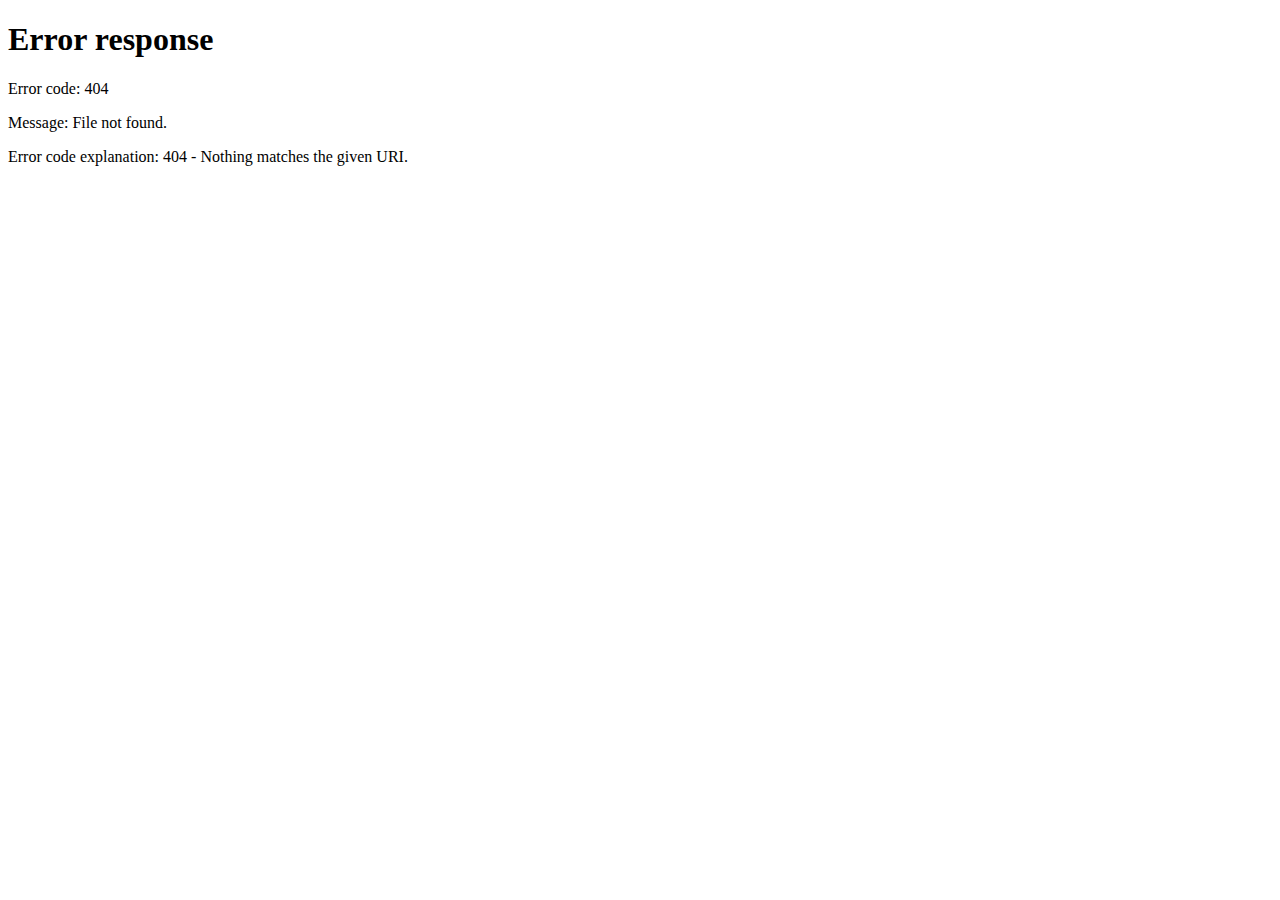
==== commit a9819eae: "key" ====
--- a/index.html
+++ b/index.html
@@ -422,7 +422,14 @@
                 <div class="discover-grid">
                     <div class="map-container">
                         <div id="map"></div>
-                        <div class="map-overlay"></div>
+                        <div class="map-overlay">
+                            <div class="destinations-container">
+                                <div class="search-results-container">
+                                    <h3 class="section-title">Search Results</h3>
+                                    <div id="search-destination-cards"></div>
+                                </div>
+                            </div>
+                        </div>
                         <div class="map-hotspots">
                             <!-- Hotspots will be added dynamically -->
                         </div>
@@ -431,13 +438,15 @@
                     <div class="trending-list">
                         <h3>Trending Destinations</h3>
                         
+                        <!-- Trending destinations will be populated dynamically from the API -->
+                    <!-- Sample item structure (will be replaced by script.js):
                         <div class="trending-item">
                             <div class="trending-icon">
                                 <i class="fas fa-umbrella-beach"></i>
                             </div>
                             <div class="trending-info">
-                                <h4>Bali, Indonesia</h4>
-                                <p>Southeast Asia's tropical paradise</p>
+                                <h4>Destination Name</h4>
+                                <p>Destination description</p>
                                 <div class="stat-badges">
                                     <div class="stat-badge">
                                         <i class="fas fa-user"></i> 248 travelers
@@ -448,78 +457,7 @@
                                 </div>
                             </div>
                         </div>
-                        
-                        <div class="trending-item">
-                            <div class="trending-icon">
-                                <i class="fas fa-mountain"></i>
-                            </div>
-                            <div class="trending-info">
-                                <h4>Patagonia, Chile</h4>
-                                <p>Epic landscapes and outdoor adventures</p>
-                                <div class="stat-badges">
-                                    <div class="stat-badge">
-                                        <i class="fas fa-user"></i> 186 travelers
-                                    </div>
-                                    <div class="stat-badge">
-                                        <i class="fas fa-arrow-trend-up"></i> +22%
-                                    </div>
-                                </div>
-                            </div>
-                        </div>
-                        
-                        <div class="trending-item">
-                            <div class="trending-icon">
-                                <i class="fas fa-city"></i>
-                            </div>
-                            <div class="trending-info">
-                                <h4>Lisbon, Portugal</h4>
-                                <p>Europe's sunniest capital city</p>
-                                <div class="stat-badges">
-                                    <div class="stat-badge">
-                                        <i class="fas fa-user"></i> 312 travelers
-                                    </div>
-                                    <div class="stat-badge">
-                                        <i class="fas fa-arrow-trend-up"></i> +18%
-                                    </div>
-                                </div>
-                            </div>
-                        </div>
-                        
-                        <div class="trending-item">
-                            <div class="trending-icon">
-                                <i class="fas fa-landmark"></i>
-                            </div>
-                            <div class="trending-info">
-                                <h4>Kyoto, Japan</h4>
-                                <p>Ancient temples and cultural heritage</p>
-                                <div class="stat-badges">
-                                    <div class="stat-badge">
-                                        <i class="fas fa-user"></i> 205 travelers
-                                    </div>
-                                    <div class="stat-badge">
-                                        <i class="fas fa-arrow-trend-up"></i> +12%
-                                    </div>
-                                </div>
-                            </div>
-                        </div>
-                        
-                        <div class="trending-item">
-                            <div class="trending-icon">
-                                <i class="fas fa-water"></i>
-                            </div>
-                            <div class="trending-info">
-                                <h4>Santorini, Greece</h4>
-                                <p>Iconic white and blue Aegean views</p>
-                                <div class="stat-badges">
-                                    <div class="stat-badge">
-                                        <i class="fas fa-user"></i> 274 travelers
-                                    </div>
-                                    <div class="stat-badge">
-                                        <i class="fas fa-arrow-trend-up"></i> +20%
-                                    </div>
-                                </div>
-                            </div>
-                        </div>
+                    -->
                     </div>
                 </div>
             </section>
--- a/styles.css
+++ b/styles.css
@@ -215,14 +215,18 @@
     padding: 1rem;
     border-bottom: 1px solid var(--border);
     cursor: pointer;
-    transition: background 0.2s ease;
+    transition: all 0.2s ease;
     display: flex;
     align-items: center;
     gap: 1rem;
+    position: relative;
+    overflow: hidden;
 }
 
 .search-result-item:hover {
     background: var(--dark-surface-2);
+    transform: translateY(-1px);
+    box-shadow: 0 4px 12px rgba(0, 0, 0, 0.15);
 }
 
 .search-result-item:last-child {
@@ -242,6 +246,22 @@
     flex-shrink: 0;
 }
 
+.search-result-image {
+    position: absolute;
+    right: 0;
+    top: 0;
+    width: 80px;
+    height: 100%;
+    background-size: cover;
+    background-position: center;
+    opacity: 0.6;
+    transition: opacity 0.2s ease;
+}
+
+.search-result-item:hover .search-result-image {
+    opacity: 0.8;
+}
+
 .search-result-info {
     flex: 1;
 }
@@ -254,11 +274,26 @@
 .search-result-description {
     font-size: 0.85rem;
     color: var(--text-secondary);
+    max-width: calc(100% - 90px);
 }
 
 .search-result-match {
     color: var(--primary);
     font-weight: 500;
+}
+
+.destination-description {
+    margin-bottom: 0.3rem;
+    font-style: italic;
+}
+
+.destination-region {
+    margin-top: 0.3rem;
+    display: flex;
+    align-items: center;
+    gap: 0.3rem;
+    font-size: 0.8rem;
+    opacity: 0.8;
 }
 
 .search-loading {
@@ -325,7 +360,135 @@
     position: absolute;
     inset: 0;
     background: radial-gradient(circle at center, transparent, var(--dark-surface));
-    pointer-events: none;
+    pointer-events: all;
+}
+
+.destinations-container {
+    position: absolute;
+    bottom: 20px;
+    left: 20px;
+    right: 20px;
+    display: flex;
+    gap: 20px;
+    z-index: 20;
+}
+
+.search-results-container {
+    width: 100%;
+    overflow-x: auto;
+    -webkit-overflow-scrolling: touch;
+    padding: 15px;
+    border-radius: 12px;
+    background-color: rgba(255, 255, 255, 0.15);
+    backdrop-filter: blur(12px);
+    max-height: 220px;
+    display: none; /* Initially hidden, will be shown when search is performed */
+    box-shadow: 0 4px 15px rgba(0, 0, 0, 0.2);
+    transition: all 0.3s ease;
+}
+
+.section-title {
+    color: white;
+    font-size: 16px;
+    margin: 0 0 12px 0;
+    opacity: 1;
+    text-transform: uppercase;
+    letter-spacing: 1px;
+    font-weight: 600;
+    text-shadow: 0 1px 2px rgba(0, 0, 0, 0.3);
+}
+
+#search-destination-cards {
+    display: flex;
+    gap: 15px;
+    padding-bottom: 10px;
+    overflow-x: auto;
+    -ms-overflow-style: none;  /* Hide scrollbar in IE and Edge */
+    scrollbar-width: none;  /* Hide scrollbar in Firefox */
+}
+
+#search-destination-cards::-webkit-scrollbar {
+    display: none;  /* Hide scrollbar in Chrome/Safari */
+}
+
+.destination-card {
+    min-width: 200px;
+    background-color: rgba(255, 255, 255, 0.95);
+    border-radius: 10px;
+    padding: 15px;
+    cursor: pointer;
+    transition: transform 0.3s ease, box-shadow 0.3s ease;
+    box-shadow: 0 4px 10px rgba(0, 0, 0, 0.15);
+    border: 1px solid rgba(255, 255, 255, 0.3);
+}
+
+.destination-card:hover {
+    transform: translateY(-5px);
+    box-shadow: 0 8px 15px rgba(0, 0, 0, 0.15);
+}
+
+.destination-card-header {
+    display: flex;
+    align-items: center;
+    gap: 12px;
+    margin-bottom: 10px;
+}
+
+.destination-card-icon {
+    width: 36px;
+    height: 36px;
+    background-color: var(--primary);
+    border-radius: 50%;
+    display: flex;
+    align-items: center;
+    justify-content: center;
+    color: white;
+    box-shadow: 0 2px 5px rgba(0, 0, 0, 0.2);
+}
+
+.destination-card-title {
+    font-weight: 700;
+    color: var(--dark);
+    font-size: 15px;
+    margin: 0;
+    line-height: 1.3;
+}
+
+.destination-card-description {
+    font-size: 13px;
+    color: var(--text-primary);
+    margin-bottom: 12px;
+    display: -webkit-box;
+    -webkit-line-clamp: 2;
+    -webkit-box-orient: vertical;
+    overflow: hidden;
+    text-overflow: ellipsis;
+    line-height: 1.4;
+}
+
+.destination-card-stats {
+    display: flex;
+    justify-content: space-between;
+    font-size: 12px;
+    border-top: 1px solid rgba(0, 0, 0, 0.08);
+    padding-top: 8px;
+    margin-top: 4px;
+}
+
+.destination-card-stat {
+    color: var(--primary);
+    font-weight: 500;
+}
+
+/* Dynamic UI states */
+.search-mode .search-results-container {
+    display: block;
+}
+
+/* Animation for transitions */
+.search-results-container,
+.trending-container {
+    transition: flex 0.4s ease;
 }
 
 .map-hotspots {
@@ -364,6 +527,9 @@
     padding: 1.5rem;
     height: 100%;
     overflow: auto;
+    margin: 0 auto;
+    max-width: 80%;
+    transition: transform 0.4s ease, max-width 0.4s ease;
 }
 
 .trending-item {
@@ -404,6 +570,22 @@
 .trending-info p {
     font-size: 0.85rem;
     color: var(--text-tertiary);
+}
+
+.destination-keywords {
+    display: flex;
+    flex-wrap: wrap;
+    gap: 0.3rem;
+    margin-bottom: 0.5rem;
+}
+
+.keyword-tag {
+    background: var(--primary-glow);
+    color: var(--primary);
+    font-size: 0.7rem;
+    padding: 0.2rem 0.5rem;
+    border-radius: 4px;
+    font-weight: 500;
 }
 
 .stat-badges {
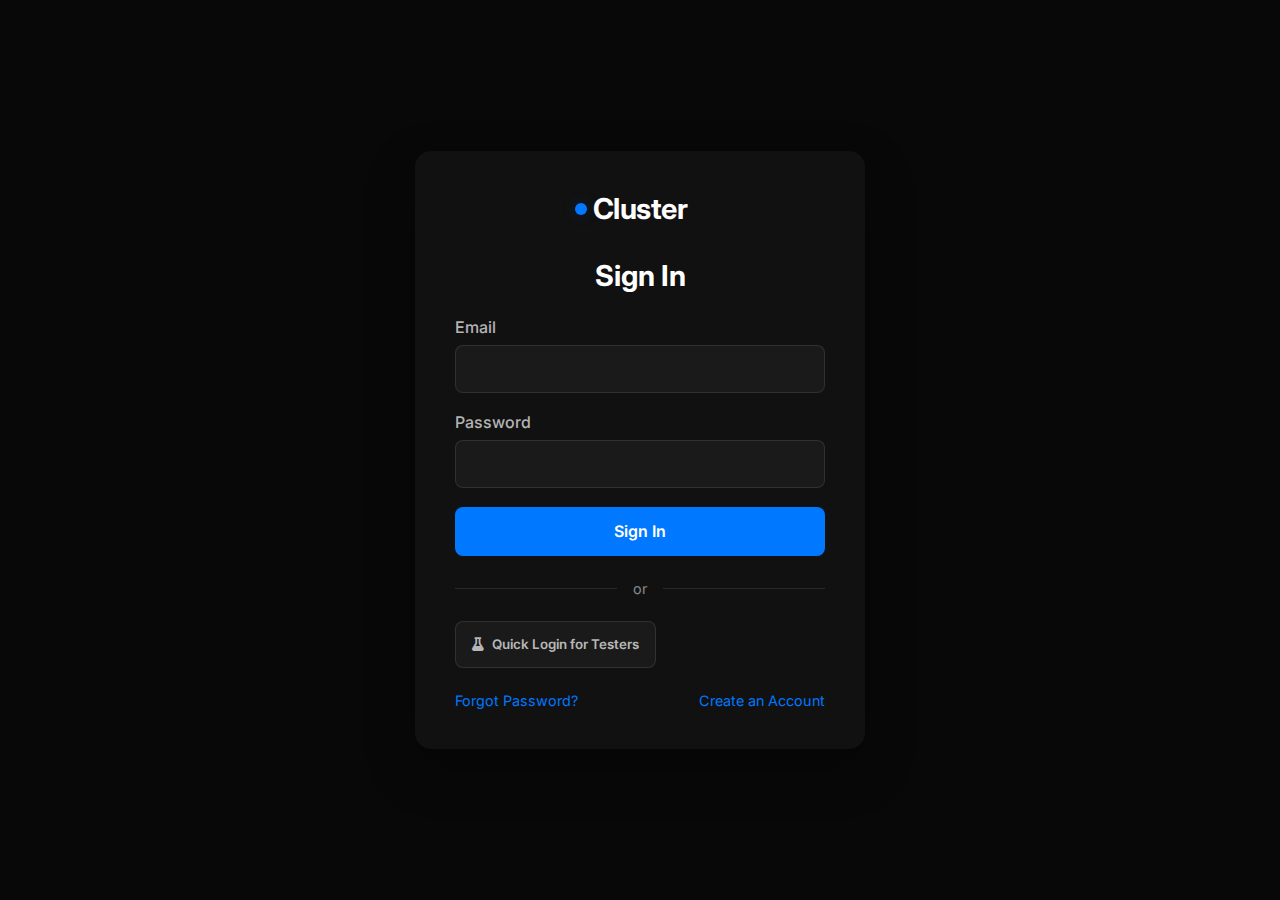
==== commit 5ede1a53: "Update index.html" ====
--- a/index.html
+++ b/index.html
@@ -420,20 +420,7 @@
                 </div>
                 
                 <div class="discover-grid">
-                    <div class="map-container">
-                        <div id="map"></div>
-                        <div class="map-overlay">
-                            <div class="destinations-container">
-                                <div class="search-results-container">
-                                    <h3 class="section-title">Search Results</h3>
-                                    <div id="search-destination-cards"></div>
-                                </div>
-                            </div>
-                        </div>
-                        <div class="map-hotspots">
-                            <!-- Hotspots will be added dynamically -->
-                        </div>
-                    </div>
+                    
                     
                     <div class="trending-list">
                         <h3>Trending Destinations</h3>
@@ -772,7 +759,7 @@
                 </div>
             </section>
             
-            <div class="camera-tool">
+            <div class="camera-tool" title="Identify location from image">
                 <i class="fas fa-camera"></i>
             </div>
         </main>
@@ -781,6 +768,7 @@
     <script src="api.js"></script>
     <script src="script.js"></script>
     <script src="search.js"></script>
+    <script src="image-recognition.js"></script>
     
     <script>
         // Check if user is logged in, redirect to login page if not
@@ -818,5 +806,157 @@
             }
         });
     </script>
+    <style>
+    /* Critical fixes for search UI */
+    #discover.search-active .trending-list {
+        transform: translateX(30%) translateY(20px);
+        max-width: 500px;
+        opacity: 0.9;
+        transition: all 0.4s cubic-bezier(0.2, 0.8, 0.2, 1);
+    }
+    
+    .search-results-container {
+        z-index: 30;
+    }
+    
+    .search-active .discover-grid {
+        display: flex;
+        justify-content: space-between;
+        align-items: flex-start;
+        position: relative;
+    }
+    
+    /* Ensure dropdown search results also display properly */
+    .search-results {
+        z-index: 100;
+    }
+    
+    /* Improve search transition */
+    .search-bar:focus-within {
+        transform: scale(1.02);
+        z-index: 2000;
+    }
+    
+    /* Improved text rendering */
+    body {
+        -webkit-font-smoothing: antialiased;
+        -moz-osx-font-smoothing: grayscale;
+    }
+</style>
+    <!-- Add this to the existing <style> tag at the bottom of index.html -->
+<style>
+    /* Critical fixes for search UI */
+    #discover.search-active .trending-list {
+        transform: translateX(30%) translateY(20px);
+        max-width: 500px;
+        opacity: 0.9;
+        transition: all 0.4s cubic-bezier(0.2, 0.8, 0.2, 1);
+    }
+    
+    .search-results-container {
+        z-index: 30;
+    }
+    
+    .search-active .discover-grid {
+        display: flex;
+        justify-content: space-between;
+        align-items: flex-start;
+        position: relative;
+    }
+    
+    /* Ensure dropdown search results also display properly */
+    .search-results {
+        z-index: 100;
+    }
+    
+    /* Improve search transition */
+    .search-bar:focus-within {
+        transform: scale(1.02);
+        z-index: 2000;
+    }
+    
+    /* Improved text rendering */
+    body {
+        -webkit-font-smoothing: antialiased;
+        -moz-osx-font-smoothing: grayscale;
+    }
+    
+    /* Image Recognition Modal CSS */
+    .image-recognition-modal {
+        display: none;
+        position: fixed;
+        top: 0;
+        left: 0;
+        width: 100%;
+        height: 100%;
+        background-color: rgba(0, 0, 0, 0.7);
+        z-index: 2000;
+        justify-content: center;
+        align-items: center;
+    }
+    
+    .image-recognition-modal.active {
+        display: flex;
+    }
+    
+    .image-recognition-container {
+        background-color: white;
+        width: 90%;
+        max-width: 600px;
+        border-radius: 10px;
+        overflow: hidden;
+        box-shadow: 0 8px 30px rgba(0, 0, 0, 0.3);
+        max-height: 90vh;
+        display: flex;
+        flex-direction: column;
+    }
+    
+    .image-recognition-header {
+        display: flex;
+        justify-content: space-between;
+        align-items: center;
+        padding: 15px 20px;
+        border-bottom: 1px solid #eee;
+    }
+    
+    .image-recognition-body {
+        padding: 20px;
+        overflow-y: auto;
+    }
+    
+    .image-upload-area {
+        border: 2px dashed #ccc;
+        border-radius: 8px;
+        padding: 40px 20px;
+        text-align: center;
+        cursor: pointer;
+        display: flex;
+        flex-direction: column;
+        align-items: center;
+        transition: border-color 0.3s ease;
+    }
+    
+    .image-upload-area:hover, .image-upload-area.dragover {
+        border-color: #0078ff;
+    }
+    
+    .image-recognition-results, .image-recognition-loading {
+        padding: 20px;
+    }
+    
+    .loading-spinner {
+        width: 50px;
+        height: 50px;
+        border: 5px solid rgba(0, 120, 255, 0.2);
+        border-radius: 50%;
+        border-top-color: #0078ff;
+        animation: spin 1s linear infinite;
+        margin: 0 auto 20px;
+    }
+    
+    @keyframes spin {
+        to { transform: rotate(360deg); }
+    }
+</style>
 </body>
-</html>s+</html>s
--- a/styles.css
+++ b/styles.css
@@ -1,15 +1,33 @@
 :root {
-    --primary: #0078ff;
-    --primary-glow: rgba(0, 120, 255, 0.2);
-    --secondary: #ff4e50;
-    --accent: #7b61ff;
-    --dark-bg: #080808;
-    --dark-surface: #111111;
-    --dark-surface-2: #1a1a1a;
+    /* New refined color palette */
+    --primary: #03847B;     /* Rich teal instead of standard blue */
+    --primary-glow: rgba(3, 132, 123, 0.15);
+    --secondary: #FF5E5E;   /* Slightly refined red */
+    --accent: #5F2EEA;      /* Deep purple as accent */
+    --dark-bg: #0A0E14;    /* Slightly less harsh black with subtle blue tint */
+    --dark-surface: #121820; /* First tier surface */
+    --dark-surface-2: #1A222C; /* Second tier surface */
     --text: #ffffff;
-    --text-secondary: rgba(255, 255, 255, 0.7);
-    --text-tertiary: rgba(255, 255, 255, 0.5);
-    --border: rgba(255, 255, 255, 0.1);
+    --text-secondary: rgba(255, 255, 255, 0.8); /* Better contrast */
+    --text-tertiary: rgba(255, 255, 255, 0.6);  /* Better contrast */
+    --border: rgba(255, 255, 255, 0.08);  /* Subtle dividers */
+    
+    /* System tokens */
+    --shadow-sm: 0 2px 8px rgba(0, 0, 0, 0.08), 0 1px 2px rgba(0, 0, 0, 0.1);
+    --shadow-md: 0 4px 12px rgba(0, 0, 0, 0.12), 0 2px 4px rgba(0, 0, 0, 0.1);
+    --shadow-lg: 0 8px 20px rgba(0, 0, 0, 0.14), 0 3px 6px rgba(0, 0, 0, 0.1);
+    
+    /* Spacing system */
+    --space-xs: 0.25rem;
+    --space-sm: 0.5rem;
+    --space-md: 1rem;
+    --space-lg: 1.5rem;
+    --space-xl: 2rem;
+    
+    /* Border radius */
+    --radius-sm: 6px;
+    --radius-md: 10px; 
+    --radius-lg: 16px;
 }
 
 * {
@@ -23,6 +41,8 @@
     background-color: var(--dark-bg);
     color: var(--text);
     overflow-x: hidden;
+    line-height: 1.5;
+    letter-spacing: 0.01em;
 }
 
 #app {
@@ -33,16 +53,17 @@
 
 /* Header Styles */
 header {
-    backdrop-filter: blur(10px);
-    background: rgba(8, 8, 8, 0.8);
+    backdrop-filter: blur(8px);
+    background: rgba(10, 14, 20, 0.85);
     border-bottom: 1px solid var(--border);
     position: fixed;
     width: 100%;
     z-index: 1000;
-    padding: 1rem 2rem;
+    padding: var(--space-md) var(--space-xl);
     display: flex;
     justify-content: space-between;
     align-items: center;
+    box-shadow: var(--shadow-sm);
 }
 
 .logo {
@@ -85,6 +106,8 @@
     justify-content: center;
     color: white;
     font-weight: 600;
+    border: 2px solid rgba(255, 255, 255, 0.1);
+    box-shadow: var(--shadow-sm);
 }
 
 /* Main Content Styles */
@@ -104,22 +127,25 @@
 
 .tabs {
     display: flex;
-    gap: 1rem;
+    gap: var(--space-md);
     background: var(--dark-surface);
-    padding: 0.5rem;
-    border-radius: 12px;
+    padding: var(--space-sm);
+    border-radius: var(--radius-md);
     position: relative;
+    box-shadow: var(--shadow-sm);
+    border: 1px solid rgba(255, 255, 255, 0.03);
 }
 
 .tab {
-    padding: 0.8rem 1.5rem;
+    padding: var(--space-sm) var(--space-lg);
     cursor: pointer;
     position: relative;
     z-index: 10;
     font-weight: 500;
     color: var(--text-secondary);
-    transition: color 0.3s ease;
-    border-radius: 8px;
+    transition: color 0.25s ease;
+    border-radius: var(--radius-sm);
+    letter-spacing: 0.01em;
 }
 
 .tab.active {
@@ -130,11 +156,12 @@
     position: absolute;
     background: var(--dark-surface-2);
     height: calc(100% - 10px);
-    border-radius: 8px;
+    border-radius: var(--radius-sm);
     top: 5px;
     left: 5px;
-    transition: transform 0.3s cubic-bezier(0.16, 1, 0.3, 1);
+    transition: transform 0.3s cubic-bezier(0.2, 0.8, 0.2, 1);
     z-index: 1;
+    box-shadow: 0 2px 6px rgba(0, 0, 0, 0.1);
 }
 
 /* Content Sections */
@@ -156,77 +183,118 @@
 }
 
 h2 {
-    font-size: 1.8rem;
+    font-size: 1.75rem;
     font-weight: 700;
-    margin-bottom: 1.5rem;
-    letter-spacing: -0.5px;
+    margin-bottom: var(--space-lg);
+    letter-spacing: -0.02em;
+    line-height: 1.2;
 }
 
 h3 {
-    font-size: 1.2rem;
+    font-size: 1.25rem;
     font-weight: 600;
-    margin-bottom: 1rem;
-    letter-spacing: -0.3px;
+    margin-bottom: var(--space-md);
+    letter-spacing: -0.01em;
     color: var(--text-secondary);
+    line-height: 1.3;
 }
 
 /* Discover Tab */
 .search-bar {
     position: relative;
     margin-bottom: 2rem;
+    transition: all 0.3s cubic-bezier(0.16, 1, 0.3, 1);
+}
+
+.search-bar:focus-within {
+    transform: scale(1.01);
 }
 
 .search-input {
-    background: var(--dark-surface);
-    border: 1px solid var(--border);
-    border-radius: 12px;
-    padding: 1rem 1.5rem;
+    background: rgba(18, 24, 32, 0.7);
+    border: 1px solid rgba(255, 255, 255, 0.08);
+    border-radius: var(--radius-lg);
+    padding: 1.1rem 1.5rem 1.1rem 3rem;
     width: 100%;
     color: var(--text);
     font-size: 1rem;
-    padding-left: 3rem;
+    transition: all 0.25s ease;
+    backdrop-filter: blur(8px);
+    box-shadow: var(--shadow-md);
+    letter-spacing: 0.01em;
+}
+
+.search-input:focus {
+    border-color: var(--primary);
+    box-shadow: 0 4px 16px rgba(3, 132, 123, 0.2);
+    outline: none;
+    background: rgba(18, 24, 32, 0.85);
 }
 
 .search-icon {
     position: absolute;
-    left: 1rem;
+    left: 1.2rem;
     top: 50%;
     transform: translateY(-50%);
-    color: var(--text-tertiary);
+    color: var(--primary);
+    transition: all 0.3s ease;
+    font-size: 1.1rem;
+}
+
+.search-bar:focus-within .search-icon {
+    color: var(--primary);
+    transform: translateY(-50%) scale(1.1);
 }
 
 .search-results {
     position: absolute;
-    top: 100%;
+    top: calc(100% + 12px);
     left: 0;
     right: 0;
-    background: var(--dark-surface);
-    border: 1px solid var(--border);
-    border-radius: 0 0 12px 12px;
-    margin-top: 5px;
-    max-height: 400px;
+    background: rgba(18, 24, 32, 0.85);
+    border: 1px solid rgba(255, 255, 255, 0.08);
+    border-radius: var(--radius-lg);
+    max-height: 500px;
     overflow-y: auto;
     z-index: 100;
     display: none;
-    box-shadow: 0 10px 25px rgba(0, 0, 0, 0.2);
+    box-shadow: var(--shadow-lg);
+    backdrop-filter: blur(12px);
+    animation: fadeInUp 0.3s cubic-bezier(0.2, 0.8, 0.2, 1);
+}
+
+@keyframes fadeInUp {
+    from {
+        opacity: 0;
+        transform: translateY(10px);
+    }
+    to {
+        opacity: 1;
+        transform: translateY(0);
+    }
 }
 
 .search-result-item {
-    padding: 1rem;
-    border-bottom: 1px solid var(--border);
-    cursor: pointer;
-    transition: all 0.2s ease;
-    display: flex;
-    align-items: center;
-    gap: 1rem;
+    padding: var(--space-lg);
+    border-bottom: 1px solid rgba(255, 255, 255, 0.04);
+    cursor: pointer;
+    transition: all 0.2s cubic-bezier(0.2, 0.8, 0.2, 1);
+    display: flex;
+    align-items: center;
+    gap: var(--space-lg);
     position: relative;
     overflow: hidden;
+    animation: fadeInUp 0.3s cubic-bezier(0.2, 0.8, 0.2, 1) both;
 }
 
 .search-result-item:hover {
-    background: var(--dark-surface-2);
+    background: rgba(255, 255, 255, 0.03);
     transform: translateY(-1px);
-    box-shadow: 0 4px 12px rgba(0, 0, 0, 0.15);
+    box-shadow: var(--shadow-sm);
+}
+
+.search-result-item:active {
+    transform: translateY(0);
 }
 
 .search-result-item:last-child {
@@ -234,109 +302,201 @@
 }
 
 .search-result-icon {
-    width: 40px;
-    height: 40px;
-    border-radius: 8px;
-    background: var(--dark-surface-2);
+    width: 50px;
+    height: 50px;
+    border-radius: 10px;
+    background: linear-gradient(135deg, rgba(0, 120, 255, 0.2), rgba(123, 97, 255, 0.2));
     display: flex;
     align-items: center;
     justify-content: center;
     color: var(--primary);
-    font-size: 1.2rem;
+    font-size: 1.3rem;
     flex-shrink: 0;
+    transition: all 0.3s ease;
+    border: 1px solid rgba(255, 255, 255, 0.1);
+}
+
+.search-result-item:hover .search-result-icon {
+    background: linear-gradient(135deg, rgba(0, 120, 255, 0.3), rgba(123, 97, 255, 0.3));
+    transform: scale(1.05);
 }
 
 .search-result-image {
     position: absolute;
     right: 0;
     top: 0;
-    width: 80px;
+    width: 100px;
     height: 100%;
     background-size: cover;
     background-position: center;
+    opacity: 0.4;
+    transition: all 0.4s ease;
+    mask-image: linear-gradient(to left, rgba(0, 0, 0, 1), rgba(0, 0, 0, 0));
+    -webkit-mask-image: linear-gradient(to left, rgba(0, 0, 0, 1), rgba(0, 0, 0, 0));
+}
+
+.search-result-item:hover .search-result-image {
     opacity: 0.6;
-    transition: opacity 0.2s ease;
-}
-
-.search-result-item:hover .search-result-image {
-    opacity: 0.8;
+    width: 120px;
 }
 
 .search-result-info {
     flex: 1;
+    z-index: 1;
 }
 
 .search-result-title {
     font-weight: 600;
-    margin-bottom: 0.2rem;
+    margin-bottom: 0.3rem;
+    font-size: 1rem;
+    letter-spacing: -0.01em;
+    transition: all 0.25s ease;
+    line-height: 1.3;
+}
+
+.search-result-item:hover .search-result-title {
+    color: var(--primary);
 }
 
 .search-result-description {
     font-size: 0.85rem;
     color: var(--text-secondary);
-    max-width: calc(100% - 90px);
+    max-width: calc(100% - 100px);
+    line-height: 1.5;
+    letter-spacing: 0.01em;
 }
 
 .search-result-match {
+    display: inline-flex;
+    align-items: center;
+    gap: 4px;
+    background: rgba(0, 120, 255, 0.1);
+    padding: 4px 8px;
+    border-radius: 4px;
+    font-size: 0.75rem;
+    line-height: 1;
+    transition: all 0.2s ease;
+}
+
+.search-result-match.high-score {
+    background: rgba(0, 120, 255, 0.2);
+    color: white;
+    box-shadow: 0 0 8px rgba(0, 120, 255, 0.3);
+}
+
+.search-result-match i {
+    font-size: 0.7rem;
+    color: #FFD700;
+}
+
+.destination-description {
+    margin-bottom: 0.4rem;
+    font-style: italic;
+    opacity: 0.8;
+}
+
+.destination-region {
+    margin-top: 0.4rem;
+    display: flex;
+    align-items: center;
+    gap: 0.4rem;
+    font-size: 0.8rem;
+    opacity: 0.7;
+}
+
+.destination-region i {
     color: var(--primary);
-    font-weight: 500;
-}
-
-.destination-description {
-    margin-bottom: 0.3rem;
-    font-style: italic;
-}
-
-.destination-region {
-    margin-top: 0.3rem;
-    display: flex;
-    align-items: center;
-    gap: 0.3rem;
-    font-size: 0.8rem;
-    opacity: 0.8;
 }
 
 .search-loading {
-    position: absolute;
-    top: 100%;
+    position: fixed;
+    top: 0;
     left: 0;
     right: 0;
-    background: var(--dark-surface);
-    border: 1px solid var(--border);
-    border-radius: 0 0 12px 12px;
-    margin-top: 5px;
-    padding: 1rem;
-    z-index: 100;
+    bottom: 0;
+    background: rgba(10, 14, 20, 0.85);
+    backdrop-filter: blur(8px);
+    z-index: 1000;
     display: none;
-    box-shadow: 0 10px 25px rgba(0, 0, 0, 0.2);
+    justify-content: center;
+    align-items: center;
+    flex-direction: column;
+    animation: fadeIn 0.3s cubic-bezier(0.2, 0.8, 0.2, 1);
 }
 
 .search-loading-text {
     color: var(--primary);
-    font-size: 0.9rem;
-    margin-bottom: 0.5rem;
+    font-size: 1.2rem;
+    margin-bottom: 1.5rem;
     font-family: 'Space Mono', monospace;
+    display: flex;
+    align-items: center;
+    gap: 0.5rem;
+    letter-spacing: 0.01em;
+}
+
+.search-loading-text:before {
+    content: '>';
+    opacity: 0.7;
 }
 
 .search-loading-progress {
-    height: 2px;
-    width: 0%;
+    height: 4px;
+    width: 300px;
+    max-width: 80vw;
+    background: rgba(3, 132, 123, 0.2);
+    border-radius: 100px;
+    overflow: hidden;
+    margin-bottom: 1.5rem;
+    position: relative;
+}
+
+.search-loading-progress::after {
+    content: '';
+    position: absolute;
+    top: 0;
+    left: 0;
+    height: 100%;
+    width: 30%;
     background: linear-gradient(90deg, var(--primary), var(--accent));
-    transition: width 0.5s ease;
-    margin-bottom: 0.5rem;
+    border-radius: 100px;
+    animation: progressAnim 1.5s ease-in-out infinite;
+    box-shadow: 0 0 10px rgba(3, 132, 123, 0.4);
+}
+
+@keyframes progressAnim {
+    0% { left: -30%; }
+    100% { left: 100%; }
 }
 
 .search-loading-status {
     color: var(--text-secondary);
-    font-size: 0.8rem;
-    margin-top: 0.5rem;
-    font-family: monospace;
+    font-size: 0.9rem;
+    margin-top: 1rem;
+    font-family: 'Space Mono', monospace;
+    display: flex;
+    align-items: center;
+    gap: 0.75rem;
+    letter-spacing: 0.01em;
+}
+
+.search-loading-status:after {
+    content: '';
+    display: inline-block;
+    width: 10px;
+    height: 10px;
+    background-color: var(--primary);
+    border-radius: 50%;
+    animation: pulse 1.5s infinite;
+    box-shadow: 0 0 10px rgba(3, 132, 123, 0.5);
 }
 
 .discover-grid {
-    display: grid;
-    grid-template-columns: 2fr 1fr;
+    display: flex;
+    flex-direction: column;
+    align-items: center;
     gap: 1.5rem;
+    position: relative;
 }
 
 .map-container {
@@ -345,6 +505,7 @@
     overflow: hidden;
     aspect-ratio: 16/9;
     position: relative;
+    transition: all 0.4s cubic-bezier(0.16, 1, 0.3, 1);
 }
 
 #map {
@@ -354,13 +515,45 @@
     background: url('/api/placeholder/1000/563') center/cover;
     filter: grayscale(30%) contrast(120%) brightness(70%);
     opacity: 0.9;
+    transition: opacity 0.4s ease;
+}
+
+.map-container.search-mode #map {
+    opacity: 0.4; /* Reduce opacity when in search mode */
 }
 
 .map-overlay {
     position: absolute;
     inset: 0;
-    background: radial-gradient(circle at center, transparent, var(--dark-surface));
+    background: radial-gradient(circle at center, transparent 30%, rgba(8, 8, 8, 0.8));
     pointer-events: all;
+    transition: all 0.5s cubic-bezier(0.16, 1, 0.3, 1);
+    opacity: 0;
+    visibility: hidden;
+}
+
+.search-mode .map-overlay {
+    opacity: 1;
+    visibility: visible;
+}
+
+/* Add a slow spotlight animation to the map overlay */
+.map-overlay::after {
+    content: '';
+    position: absolute;
+    top: -100%;
+    left: -100%;
+    width: 300%;
+    height: 300%;
+    background: radial-gradient(circle at center, rgba(0, 120, 255, 0.1), transparent 20%);
+    opacity: 0.5;
+    animation: spotlight 15s infinite linear;
+    pointer-events: none;
+}
+
+@keyframes spotlight {
+    0% { transform: translate(0, 0) rotate(0deg); }
+    100% { transform: translate(-20%, -20%) rotate(360deg); }
 }
 
 .destinations-container {
@@ -375,36 +568,72 @@
 
 .search-results-container {
     width: 100%;
+    max-width: 800px;
     overflow-x: auto;
     -webkit-overflow-scrolling: touch;
-    padding: 15px;
-    border-radius: 12px;
-    background-color: rgba(255, 255, 255, 0.15);
+    padding: var(--space-lg);
+    border-radius: var(--radius-lg);
+    background-color: rgba(18, 24, 32, 0.85);
     backdrop-filter: blur(12px);
-    max-height: 220px;
-    display: none; /* Initially hidden, will be shown when search is performed */
-    box-shadow: 0 4px 15px rgba(0, 0, 0, 0.2);
-    transition: all 0.3s ease;
+    max-height: 260px;
+    display: none; /* Initially hidden */
+    box-shadow: var(--shadow-lg);
+    transition: opacity 0.4s cubic-bezier(0.2, 0.8, 0.2, 1), transform 0.4s cubic-bezier(0.2, 0.8, 0.2, 1);
+    border: 1px solid rgba(255, 255, 255, 0.06);
+    animation: fadeIn 0.4s cubic-bezier(0.2, 0.8, 0.2, 1);
+    transform: translateY(20px);
+    opacity: 0;
+    position: absolute;
+    top: 70px;
+    left: 0;
+    right: 0;
+    margin: 0 auto;
+    z-index: 10;
+}
+
+.search-results-container.active {
+    display: block;
+    transform: translateY(0);
+    opacity: 1;
+}
+
+@keyframes fadeIn {
+    from { opacity: 0; transform: translateY(10px); }
+    to { opacity: 1; transform: translateY(0); }
 }
 
 .section-title {
     color: white;
-    font-size: 16px;
-    margin: 0 0 12px 0;
-    opacity: 1;
+    font-size: 14px;
+    margin: 0 0 16px 0;
+    opacity: 0.9;
     text-transform: uppercase;
-    letter-spacing: 1px;
+    letter-spacing: 1.5px;
     font-weight: 600;
-    text-shadow: 0 1px 2px rgba(0, 0, 0, 0.3);
+    text-shadow: 0 2px 4px rgba(0, 0, 0, 0.3);
+    display: flex;
+    align-items: center;
+    gap: 8px;
+}
+
+.section-title:before {
+    content: '';
+    display: inline-block;
+    width: 6px;
+    height: 6px;
+    background-color: var(--primary);
+    border-radius: 50%;
+    box-shadow: 0 0 10px var(--primary);
 }
 
 #search-destination-cards {
     display: flex;
-    gap: 15px;
+    gap: 16px;
     padding-bottom: 10px;
     overflow-x: auto;
     -ms-overflow-style: none;  /* Hide scrollbar in IE and Edge */
     scrollbar-width: none;  /* Hide scrollbar in Firefox */
+    perspective: 1000px;
 }
 
 #search-destination-cards::-webkit-scrollbar {
@@ -412,77 +641,373 @@
 }
 
 .destination-card {
-    min-width: 200px;
-    background-color: rgba(255, 255, 255, 0.95);
+    min-width: 230px;
+    background: linear-gradient(145deg, rgba(26, 34, 44, 0.85), rgba(18, 24, 32, 0.85));
+    border-radius: var(--radius-lg);
+    padding: var(--space-lg);
+    cursor: pointer;
+    transition: all 0.35s cubic-bezier(0.2, 0.8, 0.2, 1);
+    box-shadow: var(--shadow-md);
+    border: 1px solid rgba(255, 255, 255, 0.04);
+    transform-origin: center bottom;
+    transform: translateZ(0);
+    position: relative;
+    overflow: hidden;
+}
+
+.destination-card:hover {
+    transform: translateY(-6px) scale(1.01);
+    box-shadow: var(--shadow-lg);
+    border-color: rgba(3, 132, 123, 0.15);
+}
+
+.destination-card:after {
+    content: '';
+    position: absolute;
+    top: 0;
+    left: 0;
+    right: 0;
+    height: 2px;
+    background: linear-gradient(90deg, var(--primary), transparent);
+    opacity: 0;
+    transition: opacity 0.3s ease;
+}
+
+.destination-card:hover:after {
+    opacity: 1;
+}
+
+.destination-card.no-results {
+    background: rgba(17, 17, 17, 0.7);
+    border: 1px dashed rgba(255, 255, 255, 0.1);
+    display: flex;
+    flex-direction: column;
+    align-items: center;
+    justify-content: center;
+    text-align: center;
+    gap: 12px;
+    min-height: 140px;
+}
+
+.destination-card-header {
+    display: flex;
+    align-items: center;
+    gap: 14px;
+    margin-bottom: 14px;
+}
+
+.destination-card-icon {
+    width: 40px;
+    height: 40px;
+    background: linear-gradient(135deg, var(--primary), #0066e0);
     border-radius: 10px;
-    padding: 15px;
-    cursor: pointer;
-    transition: transform 0.3s ease, box-shadow 0.3s ease;
-    box-shadow: 0 4px 10px rgba(0, 0, 0, 0.15);
-    border: 1px solid rgba(255, 255, 255, 0.3);
-}
-
-.destination-card:hover {
-    transform: translateY(-5px);
-    box-shadow: 0 8px 15px rgba(0, 0, 0, 0.15);
-}
-
-.destination-card-header {
-    display: flex;
-    align-items: center;
-    gap: 12px;
-    margin-bottom: 10px;
-}
-
-.destination-card-icon {
-    width: 36px;
-    height: 36px;
-    background-color: var(--primary);
-    border-radius: 50%;
     display: flex;
     align-items: center;
     justify-content: center;
     color: white;
-    box-shadow: 0 2px 5px rgba(0, 0, 0, 0.2);
+    box-shadow: 0 4px 10px rgba(0, 120, 255, 0.3);
+    transition: all 0.3s ease;
+    position: relative;
+    z-index: 1;
+}
+
+.destination-card-icon:after {
+    content: '';
+    position: absolute;
+    inset: -3px;
+    border-radius: 12px;
+    background: linear-gradient(135deg, rgba(0, 120, 255, 0.5), rgba(0, 0, 0, 0));
+    opacity: 0;
+    transition: opacity 0.3s ease;
+    z-index: -1;
+}
+
+.destination-card:hover .destination-card-icon {
+    transform: scale(1.1);
+}
+
+.destination-card:hover .destination-card-icon:after {
+    opacity: 1;
 }
 
 .destination-card-title {
     font-weight: 700;
-    color: var(--dark);
-    font-size: 15px;
+    color: var(--text);
+    font-size: 16px;
     margin: 0;
     line-height: 1.3;
+    letter-spacing: -0.01em;
+    transition: all 0.3s ease;
+}
+
+.destination-card:hover .destination-card-title {
+    color: var(--primary);
 }
 
 .destination-card-description {
     font-size: 13px;
-    color: var(--text-primary);
-    margin-bottom: 12px;
+    color: var(--text-secondary);
+    margin-bottom: 14px;
     display: -webkit-box;
     -webkit-line-clamp: 2;
     -webkit-box-orient: vertical;
     overflow: hidden;
     text-overflow: ellipsis;
-    line-height: 1.4;
+    line-height: 1.5;
 }
 
 .destination-card-stats {
     display: flex;
     justify-content: space-between;
     font-size: 12px;
-    border-top: 1px solid rgba(0, 0, 0, 0.08);
-    padding-top: 8px;
-    margin-top: 4px;
+    border-top: 1px solid rgba(255, 255, 255, 0.05);
+    padding-top: 10px;
+    margin-top: 6px;
 }
 
 .destination-card-stat {
     color: var(--primary);
     font-weight: 500;
+    display: flex;
+    align-items: center;
+    gap: 6px;
+    position: relative;
+    max-width: 100%;
+    overflow: hidden;
+    white-space: nowrap;
+    text-overflow: ellipsis;
+}
+
+.destination-card-stat i {
+    font-size: 10px;
+    opacity: 0.9;
+}
+
+/* Enhanced search results styles */
+.search-header {
+    padding: 0.8rem 1.2rem;
+    border-bottom: 1px solid rgba(255, 255, 255, 0.05);
+    display: flex;
+    justify-content: space-between;
+    align-items: center;
+}
+
+.search-header-title {
+    font-size: 0.9rem;
+    font-weight: 600;
+    color: var(--text);
+    display: flex;
+    align-items: center;
+    gap: 8px;
+}
+
+.search-header-title i {
+    color: var(--primary);
+}
+
+.search-query {
+    font-weight: 400;
+    background: rgba(0, 120, 255, 0.1);
+    padding: 3px 8px;
+    border-radius: 4px;
+    margin-left: 6px;
+    font-size: 0.8rem;
+    color: var(--primary);
+}
+
+.search-explanation {
+    background: rgba(0, 120, 255, 0.05);
+    border-left: 2px solid var(--primary);
+}
+
+.keyword-tags {
+    display: flex;
+    flex-wrap: wrap;
+    gap: 6px;
+    margin-top: 6px;
+}
+
+.search-result-match {
+    display: inline-flex;
+    align-items: center;
+    gap: 4px;
+    background: rgba(0, 120, 255, 0.1);
+    padding: 4px 8px;
+    border-radius: 4px;
+    font-size: 0.75rem;
+    line-height: 1;
+    transition: all 0.2s ease;
+}
+
+.search-result-match.high-score {
+    background: rgba(0, 120, 255, 0.2);
+    color: white;
+    box-shadow: 0 0 8px rgba(0, 120, 255, 0.3);
+}
+
+.search-result-match i {
+    font-size: 0.7rem;
+    color: #FFD700;
+}
+
+.confidence-score {
+    font-size: 0.75rem;
+    padding: 2px 6px;
+    border-radius: 4px;
+    margin-left: 8px;
+    display: inline-flex;
+    align-items: center;
+    gap: 4px;
+    font-weight: normal;
+}
+
+.confidence-score.high {
+    background: rgba(74, 222, 128, 0.1);
+    color: #4ade80;
+}
+
+.confidence-score.medium {
+    background: rgba(251, 191, 36, 0.1);
+    color: #fbbf24;
+}
+
+.confidence-score.low {
+    background: rgba(239, 68, 68, 0.1);
+    color: #ef4444;
+}
+
+.keyword-container {
+    display: flex;
+    flex-wrap: wrap;
+    gap: 4px;
+    margin: 6px 0;
+}
+
+.search-result-item.selecting {
+    background: rgba(0, 120, 255, 0.1);
+    transform: scale(0.98);
+}
+
+.search-result-item.no-results .search-result-description p {
+    margin-bottom: 8px;
+}
+
+.search-result-item.no-results .suggestions {
+    font-size: 0.8rem;
+    opacity: 0.8;
+}
+
+.search-result-item.no-results .suggestions ul {
+    padding-left: 16px;
+    margin-top: 4px;
+}
+
+.search-result-item.no-results .suggestions li {
+    margin-bottom: 4px;
+}
+
+.search-result-icon[data-region] {
+    position: relative;
+}
+
+.search-result-icon[data-region]::before {
+    content: '';
+    position: absolute;
+    inset: -2px;
+    border-radius: 8px;
+    background: linear-gradient(135deg, var(--primary), transparent);
+    opacity: 0.3;
+    z-index: -1;
+}
+
+.search-result-icon[data-region="Asia"]::before {
+    background: linear-gradient(135deg, #ff9900, transparent);
+}
+
+.search-result-icon[data-region="Europe"]::before {
+    background: linear-gradient(135deg, #0066ff, transparent);
+}
+
+.search-result-icon[data-region="North America"]::before {
+    background: linear-gradient(135deg, #ff0066, transparent);
+}
+
+.search-result-icon[data-region="South America"]::before {
+    background: linear-gradient(135deg, #00cc99, transparent);
+}
+
+.search-result-icon[data-region="Africa"]::before {
+    background: linear-gradient(135deg, #cc6600, transparent);
+}
+
+.search-result-icon[data-region="Oceania"]::before {
+    background: linear-gradient(135deg, #6600cc, transparent);
+}
+
+.search-result-icon[data-region="Caribbean"]::before {
+    background: linear-gradient(135deg, #0099ff, transparent);
+}
+
+.search-result-icon[data-region="Middle East"]::before {
+    background: linear-gradient(135deg, #cc9900, transparent);
+}
+
+/* Loading animation styles */
+.loading-command {
+    position: relative;
+    display: inline-block;
+}
+
+.loading-command::after {
+    content: '';
+    position: absolute;
+    right: -10px;
+    top: 50%;
+    transform: translateY(-50%);
+    width: 6px;
+    height: 14px;
+    background-color: var(--primary);
+    animation: blink 1s infinite;
+}
+
+@keyframes blink {
+    0%, 100% { opacity: 1; }
+    50% { opacity: 0; }
+}
+
+.status-label {
+    font-weight: 500;
+    color: var(--primary);
+}
+
+.status-progress {
+    background: rgba(0, 120, 255, 0.1);
+    padding: 2px 6px;
+    border-radius: 4px;
+    font-size: 0.75rem;
+}
+
+/* Ripple effect for destination cards */
+.ripple-effect {
+    position: absolute;
+    border-radius: 50%;
+    background: rgba(255, 255, 255, 0.2); /* Slightly more subtle */
+    transform: scale(0);
+    animation: ripple 0.5s cubic-bezier(0.2, 0.8, 0.2, 1); /* Improved easing */
+    pointer-events: none;
+}
+
+@keyframes ripple {
+    to {
+        transform: scale(2.5);
+        opacity: 0;
+    }
 }
 
 /* Dynamic UI states */
-.search-mode .search-results-container {
-    display: block;
+.search-active .search-results-container.active {
+    opacity: 1;
+    transform: translateY(0);
 }
 
 /* Animation for transitions */
@@ -528,8 +1053,14 @@
     height: 100%;
     overflow: auto;
     margin: 0 auto;
-    max-width: 80%;
+    width: 100%;
+    max-width: 800px;
     transition: transform 0.4s ease, max-width 0.4s ease;
+}
+
+.search-active .trending-list {
+    width: 90%;
+    transform: translateY(20px);
 }
 
 .trending-item {
@@ -673,17 +1204,20 @@
 
 .location-card {
     background: var(--dark-surface);
-    border-radius: 16px;
+    border-radius: var(--radius-lg);
     overflow: hidden;
     cursor: pointer;
-    transition: transform 0.3s ease, box-shadow 0.3s ease;
+    transition: all 0.3s cubic-bezier(0.2, 0.8, 0.2, 1);
     display: flex;
     height: 110px;
+    box-shadow: var(--shadow-sm);
+    border: 1px solid rgba(255, 255, 255, 0.03);
 }
 
 .location-card:hover {
-    transform: translateX(5px);
-    box-shadow: 0 5px 20px rgba(0, 0, 0, 0.3);
+    transform: translateX(5px) translateY(-2px);
+    box-shadow: var(--shadow-md);
+    border-color: rgba(3, 132, 123, 0.1);
 }
 
 .location-image {
@@ -963,10 +1497,12 @@
 
 .chat-container {
     background: var(--dark-surface);
-    border-radius: 16px;
+    border-radius: var(--radius-lg);
     display: flex;
     flex-direction: column;
     height: calc(80vh - 8rem);
+    border: 1px solid rgba(255, 255, 255, 0.04);
+    box-shadow: var(--shadow-md);
 }
 
 .chat-header {
@@ -1006,7 +1542,7 @@
 }
 
 .message {
-    max-width: 80%;
+    max-width: 75%;
 }
 
 .message.received {
@@ -1019,16 +1555,18 @@
 
 .message-content {
     background: var(--dark-surface-2);
-    padding: 1rem;
-    border-radius: 16px;
-    border-bottom-left-radius: 4px;
+    padding: var(--space-md) var(--space-lg);
+    border-radius: var(--radius-lg);
+    border-bottom-left-radius: var(--radius-sm);
     position: relative;
+    box-shadow: var(--shadow-sm);
 }
 
 .message.sent .message-content {
     background: var(--primary);
-    border-radius: 16px;
-    border-bottom-right-radius: 4px;
+    border-radius: var(--radius-lg);
+    border-bottom-right-radius: var(--radius-sm);
+    box-shadow: 0 2px 8px rgba(3, 132, 123, 0.2);
 }
 
 .message-sender {
@@ -1057,33 +1595,41 @@
 .chat-input {
     flex: 1;
     background: var(--dark-surface-2);
-    border: none;
-    padding: 0.8rem 1.2rem;
+    border: 1px solid rgba(255, 255, 255, 0.06);
+    padding: 0.9rem 1.3rem;
     border-radius: 100px;
     color: var(--text);
     font-size: 0.9rem;
+    transition: all 0.2s ease;
+    letter-spacing: 0.01em;
 }
 
 .chat-input:focus {
     outline: none;
+    border-color: var(--primary);
+    box-shadow: 0 0 0 1px rgba(3, 132, 123, 0.1);
+    background: rgba(26, 34, 44, 0.9);
 }
 
 .chat-send {
     background: var(--primary);
     color: white;
     border: none;
-    width: 40px;
-    height: 40px;
+    width: 42px;
+    height: 42px;
     border-radius: 50%;
     display: flex;
     align-items: center;
     justify-content: center;
     cursor: pointer;
-    transition: background 0.2s ease;
+    transition: all 0.2s ease;
+    box-shadow: var(--shadow-sm);
 }
 
 .chat-send:hover {
-    background: #0066e0;
+    background: #039e93;
+    transform: translateY(-2px);
+    box-shadow: 0 3px 8px rgba(3, 132, 123, 0.2);
 }
 
 .camera-tool {
@@ -1099,30 +1645,16 @@
     align-items: center;
     justify-content: center;
     cursor: pointer;
-    box-shadow: 0 5px 20px rgba(0, 120, 255, 0.4);
-    transition: transform 0.3s ease;
+    box-shadow: 0 5px 15px rgba(3, 132, 123, 0.25), 0 0 0 1px rgba(255, 255, 255, 0.08);
+    transition: all 0.3s cubic-bezier(0.2, 0.8, 0.2, 1);
     font-size: 1.3rem;
     z-index: 100;
+    border: 1px solid rgba(255, 255, 255, 0.1);
 }
 
 .camera-tool:hover {
-    transform: scale(1.1);
-}
-
-/* Animations */
-@keyframes pulse {
-    0% {
-        box-shadow: 0 0 0 0 rgba(0, 120, 255, 0.4);
-        transform: translate(-50%, -50%) scale(1);
-    }
-    50% {
-        box-shadow: 0 0 0 10px rgba(0, 120, 255, 0);
-        transform: translate(-50%, -50%) scale(1.2);
-    }
-    100% {
-        box-shadow: 0 0 0 0 rgba(0, 120, 255, 0);
-        transform: translate(-50%, -50%) scale(1);
-    }
+    transform: scale(1.05) translateY(-3px);
+    box-shadow: 0 8px 20px rgba(3, 132, 123, 0.35), 0 0 0 1px rgba(255, 255, 255, 0.12);
 }
 
 /* Profile Overlay */
@@ -1132,8 +1664,8 @@
     left: 0;
     width: 100%;
     height: 100%;
-    background: rgba(0, 0, 0, 0.8);
-    backdrop-filter: blur(5px);
+    background: rgba(10, 14, 20, 0.75);
+    backdrop-filter: blur(8px);
     z-index: 2000;
     display: flex;
     align-items: center;
@@ -1150,7 +1682,7 @@
 
 .profile-container {
     background: var(--dark-surface);
-    border-radius: 20px;
+    border-radius: var(--radius-lg);
     width: 90%;
     max-width: 900px;
     height: 85vh;
@@ -1158,9 +1690,10 @@
     display: flex;
     flex-direction: column;
     position: relative;
-    box-shadow: 0 20px 50px rgba(0, 0, 0, 0.5);
+    box-shadow: var(--shadow-lg), 0 0 0 1px rgba(255, 255, 255, 0.04);
     transform: translateY(20px);
-    transition: transform 0.4s cubic-bezier(0.16, 1, 0.3, 1);
+    transition: transform 0.4s cubic-bezier(0.2, 0.8, 0.2, 1);
+    border: 1px solid rgba(255, 255, 255, 0.06);
 }
 
 .profile-overlay.active .profile-container {
@@ -1322,17 +1855,19 @@
     width: 100%;
     background: var(--dark-surface-2);
     border: 1px solid var(--border);
-    border-radius: 8px;
-    padding: 0.8rem 1rem;
+    border-radius: var(--radius-md);
+    padding: 0.9rem 1rem;
     color: var(--text);
     font-size: 1rem;
-    transition: border-color 0.2s ease, box-shadow 0.2s ease;
+    transition: border-color 0.2s ease, box-shadow 0.2s ease, background-color 0.2s ease;
+    letter-spacing: 0.01em;
 }
 
 .form-input:focus, .form-textarea:focus {
     outline: none;
     border-color: var(--primary);
-    box-shadow: 0 0 0 2px rgba(0, 120, 255, 0.2);
+    box-shadow: 0 0 0 2px rgba(3, 132, 123, 0.15);
+    background: rgba(26, 34, 44, 0.9);
 }
 
 .form-textarea {
@@ -1364,15 +1899,19 @@
     background: var(--primary);
     color: white;
     border: none;
-    padding: 0.8rem 1.5rem;
-    border-radius: 8px;
+    padding: 0.9rem 1.6rem;
+    border-radius: var(--radius-md);
     font-weight: 600;
     cursor: pointer;
-    transition: background 0.2s ease;
+    transition: all 0.2s ease;
+    box-shadow: var(--shadow-sm), 0 0 0 1px rgba(255, 255, 255, 0.05);
+    letter-spacing: 0.01em;
 }
 
 .save-btn:hover {
-    background: #0066e0;
+    background: #039e93;
+    transform: translateY(-1px);
+    box-shadow: var(--shadow-md), 0 0 0 1px rgba(255, 255, 255, 0.08);
 }
 
 /* Checkbox and Toggle Styles */
@@ -1830,6 +2369,22 @@
 .decline-btn:hover, .cancel-btn:hover {
     background: var(--secondary);
     color: white;
+}
+
+/* Animations */
+@keyframes pulse {
+    0% {
+        box-shadow: 0 0 0 0 rgba(3, 132, 123, 0.4);
+        transform: translate(-50%, -50%) scale(1);
+    }
+    50% {
+        box-shadow: 0 0 0 10px rgba(3, 132, 123, 0);
+        transform: translate(-50%, -50%) scale(1.2);
+    }
+    100% {
+        box-shadow: 0 0 0 0 rgba(3, 132, 123, 0);
+        transform: translate(-50%, -50%) scale(1);
+    }
 }
 
 /* Responsive */
@@ -1903,4 +2458,517 @@
         align-self: flex-end;
         margin-top: -40px;
     }
-}+}
+/* Search-related CSS fixes */
+
+/* Fix transition for trending list when search is active */
+.search-active .trending-list {
+    width: 90%;
+    transform: translateX(30%) translateY(20px); /* Add horizontal movement */
+    max-width: 500px; /* Reduce max-width to make space for search results */
+    transition: all 0.4s cubic-bezier(0.2, 0.8, 0.2, 1);
+    opacity: 0.9;
+}
+
+/* Image Recognition UI Styles */
+.image-recognition-modal {
+    position: fixed;
+    top: 0;
+    left: 0;
+    right: 0;
+    bottom: 0;
+    background: rgba(10, 14, 20, 0.85);
+    backdrop-filter: blur(8px);
+    z-index: 2000;
+    display: flex;
+    align-items: center;
+    justify-content: center;
+    opacity: 0;
+    visibility: hidden;
+    transition: opacity 0.3s ease, visibility 0.3s ease;
+}
+
+.image-recognition-modal.active {
+    opacity: 1;
+    visibility: visible;
+}
+
+.image-recognition-container {
+    background: var(--dark-surface);
+    border-radius: var(--radius-lg);
+    width: 90%;
+    max-width: 700px;
+    max-height: 85vh;
+    overflow-y: auto;
+    display: flex;
+    flex-direction: column;
+    position: relative;
+    box-shadow: var(--shadow-lg), 0 0 0 1px rgba(255, 255, 255, 0.04);
+    transform: translateY(20px);
+    transition: transform 0.4s cubic-bezier(0.2, 0.8, 0.2, 1);
+    border: 1px solid rgba(255, 255, 255, 0.06);
+}
+
+.image-recognition-modal.active .image-recognition-container {
+    transform: translateY(0);
+}
+
+.image-recognition-header {
+    padding: var(--space-lg);
+    border-bottom: 1px solid var(--border);
+    display: flex;
+    justify-content: space-between;
+    align-items: center;
+}
+
+.image-recognition-header h3 {
+    margin: 0;
+    color: var(--text);
+}
+
+.image-recognition-close {
+    background: none;
+    border: none;
+    color: var(--text-secondary);
+    font-size: 1.2rem;
+    cursor: pointer;
+    width: 32px;
+    height: 32px;
+    display: flex;
+    align-items: center;
+    justify-content: center;
+    border-radius: 50%;
+    transition: all 0.2s ease;
+}
+
+.image-recognition-close:hover {
+    background: var(--dark-surface-2);
+    color: var(--text);
+}
+
+.image-recognition-body {
+    padding: var(--space-lg);
+}
+
+.image-upload-area {
+    background: var(--dark-surface-2);
+    border: 2px dashed rgba(255, 255, 255, 0.1);
+    border-radius: var(--radius-lg);
+    padding: var(--space-xl) var(--space-lg);
+    display: flex;
+    flex-direction: column;
+    align-items: center;
+    justify-content: center;
+    cursor: pointer;
+    transition: all 0.2s ease;
+    margin-bottom: var(--space-lg);
+}
+
+.image-upload-area.dragover {
+    border-color: var(--primary);
+    background: rgba(3, 132, 123, 0.1);
+}
+
+.image-upload-area i {
+    font-size: 3rem;
+    color: var(--primary);
+    margin-bottom: var(--space-md);
+}
+
+.image-upload-area p {
+    margin: 0.5rem 0;
+    text-align: center;
+    color: var(--text-secondary);
+}
+
+.image-upload-area p:first-of-type {
+    font-weight: 500;
+    color: var(--text);
+}
+
+.image-upload-area .upload-note {
+    font-size: 0.85rem;
+    color: var(--text-tertiary);
+    margin-top: var(--space-md);
+}
+
+.image-preview-area {
+    margin-bottom: var(--space-lg);
+    text-align: center;
+}
+
+.image-preview-area img {
+    max-width: 100%;
+    max-height: 300px;
+    border-radius: var(--radius-md);
+    margin-bottom: var(--space-sm);
+    box-shadow: var(--shadow-md);
+}
+
+.remove-image-btn {
+    background: var(--dark-surface-2);
+    border: 1px solid var(--border);
+    border-radius: var(--radius-md);
+    padding: 0.5rem 1rem;
+    color: var(--text-secondary);
+    cursor: pointer;
+    transition: all 0.2s ease;
+}
+
+.remove-image-btn:hover {
+    background: rgba(255, 94, 94, 0.1);
+    border-color: var(--secondary);
+    color: var(--secondary);
+}
+
+.image-description-area {
+    margin-bottom: var(--space-lg);
+}
+
+.image-description-area label {
+    display: block;
+    margin-bottom: var(--space-sm);
+    color: var(--text-secondary);
+}
+
+.image-description-area textarea {
+    width: 100%;
+    background: var(--dark-surface-2);
+    border: 1px solid var(--border);
+    border-radius: var(--radius-md);
+    padding: var(--space-md);
+    color: var(--text);
+    font-size: 0.9rem;
+    line-height: 1.5;
+    min-height: 100px;
+    resize: vertical;
+    transition: all 0.2s ease;
+}
+
+.image-description-area textarea:focus {
+    outline: none;
+    border-color: var(--primary);
+    box-shadow: 0 0 0 2px rgba(3, 132, 123, 0.15);
+}
+
+.image-recognition-actions {
+    display: flex;
+    justify-content: center;
+    margin-top: var(--space-lg);
+}
+
+.analyze-image-btn {
+    background: var(--primary);
+    color: white;
+    border: none;
+    font-weight: 600;
+    padding: 0.9rem 1.8rem;
+    border-radius: var(--radius-md);
+    cursor: pointer;
+    transition: all 0.2s ease;
+    display: flex;
+    align-items: center;
+    gap: 0.5rem;
+    box-shadow: var(--shadow-sm);
+}
+
+.analyze-image-btn:disabled {
+    background: rgba(3, 132, 123, 0.3);
+    cursor: not-allowed;
+    box-shadow: none;
+}
+
+.analyze-image-btn:not(:disabled):hover {
+    background: #039e93;
+    transform: translateY(-2px);
+    box-shadow: var(--shadow-md);
+}
+
+.image-recognition-loading {
+    position: absolute;
+    top: 0;
+    left: 0;
+    right: 0;
+    bottom: 0;
+    background: rgba(18, 24, 32, 0.95);
+    backdrop-filter: blur(8px);
+    display: none;
+    flex-direction: column;
+    align-items: center;
+    justify-content: center;
+    z-index: 10;
+}
+
+.loading-spinner {
+    width: 60px;
+    height: 60px;
+    border: 3px solid rgba(3, 132, 123, 0.1);
+    border-top-color: var(--primary);
+    border-radius: 50%;
+    animation: spin 1s linear infinite;
+    margin-bottom: var(--space-lg);
+}
+
+@keyframes spin {
+    to { transform: rotate(360deg); }
+}
+
+.loading-text {
+    color: var(--text);
+    font-size: 1rem;
+    text-align: center;
+}
+
+.image-recognition-results {
+    padding: var(--space-lg);
+}
+
+.results-header {
+    margin-bottom: var(--space-lg);
+    display: flex;
+    justify-content: space-between;
+    align-items: center;
+}
+
+.results-header h4 {
+    margin: 0;
+    color: var(--primary);
+    font-weight: 600;
+}
+
+.results-content {
+    margin-bottom: var(--space-lg);
+}
+
+.results-summary {
+    display: flex;
+    margin-bottom: var(--space-lg);
+    gap: var(--space-lg);
+}
+
+.results-image {
+    flex: 0 0 200px;
+}
+
+.results-image img {
+    width: 100%;
+    border-radius: var(--radius-md);
+    box-shadow: var(--shadow-md);
+}
+
+.results-details {
+    flex: 1;
+}
+
+.location-name {
+    margin: 0 0 var(--space-sm) 0;
+    font-size: 1.5rem;
+    color: var(--text);
+}
+
+.confidence-level {
+    display: inline-flex;
+    align-items: center;
+    gap: 0.5rem;
+    padding: 4px 8px;
+    border-radius: var(--radius-sm);
+    font-size: 0.85rem;
+    margin-bottom: var(--space-sm);
+}
+
+.confidence-label {
+    font-weight: 500;
+}
+
+.confidence-level.high {
+    background: rgba(74, 222, 128, 0.1);
+    color: #4ade80;
+}
+
+.confidence-level.medium {
+    background: rgba(251, 191, 36, 0.1);
+    color: #fbbf24;
+}
+
+.confidence-level.low {
+    background: rgba(239, 68, 68, 0.1);
+    color: #ef4444;
+}
+
+.location-region {
+    display: flex;
+    align-items: center;
+    gap: 0.5rem;
+    font-size: 0.9rem;
+    color: var(--text-secondary);
+    margin-top: var(--space-sm);
+}
+
+.results-description {
+    background: var(--dark-surface-2);
+    border-radius: var(--radius-md);
+    padding: var(--space-md);
+    margin-bottom: var(--space-lg);
+    color: var(--text-secondary);
+    font-size: 0.95rem;
+    line-height: 1.6;
+}
+
+.alternative-locations {
+    margin-bottom: var(--space-lg);
+}
+
+.alternative-locations h5, .travel-tips h5 {
+    margin: 0 0 var(--space-sm) 0;
+    color: var(--text);
+    font-size: 1rem;
+    font-weight: 600;
+}
+
+.alternative-locations ul, .travel-tips ul {
+    margin: 0;
+    padding: 0 0 0 var(--space-lg);
+    list-style-type: disc;
+}
+
+.alternative-locations li, .travel-tips li {
+    color: var(--text-secondary);
+    margin-bottom: 0.5rem;
+    font-size: 0.9rem;
+}
+
+.alt-name {
+    font-weight: 500;
+    color: var(--text);
+}
+
+.alt-region {
+    margin-left: 0.3rem;
+    font-size: 0.85rem;
+    color: var(--text-tertiary);
+}
+
+.results-actions {
+    display: flex;
+    justify-content: center;
+    gap: var(--space-md);
+    margin-top: var(--space-lg);
+}
+
+.search-location-btn, .new-analysis-btn {
+    padding: 0.8rem 1.2rem;
+    border-radius: var(--radius-md);
+    font-weight: 500;
+    cursor: pointer;
+    transition: all 0.2s ease;
+    display: flex;
+    align-items: center;
+    gap: 0.5rem;
+}
+
+.search-location-btn {
+    background: var(--primary);
+    color: white;
+    border: none;
+    box-shadow: var(--shadow-sm);
+}
+
+.search-location-btn:hover {
+    background: #039e93;
+    transform: translateY(-2px);
+    box-shadow: var(--shadow-md);
+}
+
+.new-analysis-btn {
+    background: var(--dark-surface-2);
+    color: var(--text-secondary);
+    border: 1px solid var(--border);
+}
+
+.new-analysis-btn:hover {
+    background: var(--dark-surface);
+    color: var(--text);
+    border-color: var(--text-tertiary);
+}
+
+.notification {
+    position: fixed;
+    bottom: 20px;
+    right: 20px;
+    background: var(--dark-surface-2);
+    border-left: 4px solid var(--primary);
+    padding: 1rem;
+    border-radius: var(--radius-md);
+    box-shadow: var(--shadow-lg);
+    z-index: 3000;
+    transform: translateY(100px);
+    opacity: 0;
+    transition: transform 0.3s ease, opacity 0.3s ease;
+}
+
+.notification.show {
+    transform: translateY(0);
+    opacity: 1;
+}
+
+.notification-content {
+    color: var(--text);
+    font-weight: 500;
+    font-size: 0.95rem;
+}
+
+/* Fix search results container positioning and visibility */
+.search-results-container {
+    width: 100%;
+    max-width: 800px;
+    overflow-x: auto;
+    -webkit-overflow-scrolling: touch;
+    padding: 20px;
+    border-radius: 16px;
+    background-color: rgba(17, 17, 17, 0.85);
+    backdrop-filter: blur(16px);
+    max-height: 260px;
+    display: none; /* Initially hidden */
+    box-shadow: 0 8px 30px rgba(0, 0, 0, 0.4), 0 0 0 1px rgba(255, 255, 255, 0.05);
+    transition: opacity 0.4s cubic-bezier(0.16, 1, 0.3, 1), transform 0.4s cubic-bezier(0.16, 1, 0.3, 1);
+    border: 1px solid rgba(255, 255, 255, 0.07);
+    transform: translateY(20px);
+    opacity: 0;
+    position: absolute;
+    top: 70px;
+    left: 0;
+    right: 0;
+    margin: 0 auto;
+    z-index: 30; /* Increased z-index to ensure it appears above trending */
+}
+
+/* Ensure search results appear correctly when active */
+.search-active .search-results-container.active {
+    opacity: 1;
+    transform: translateY(0);
+    display: block;
+}
+
+/* Overall discover section layout improvements */
+#discover.search-active {
+    position: relative;
+}
+
+/* Adjust the discover grid to make space for search */
+.search-active .discover-grid {
+    display: flex;
+    justify-content: space-between;
+    align-items: flex-start;
+}
+
+/* Improve animation for search results visibility */
+@keyframes fadeIn {
+    from { 
+        opacity: 0; 
+        transform: translateY(10px); 
+    }
+    to { 
+        opacity: 1; 
+        transform: translateY(0); 
+    }
+}
